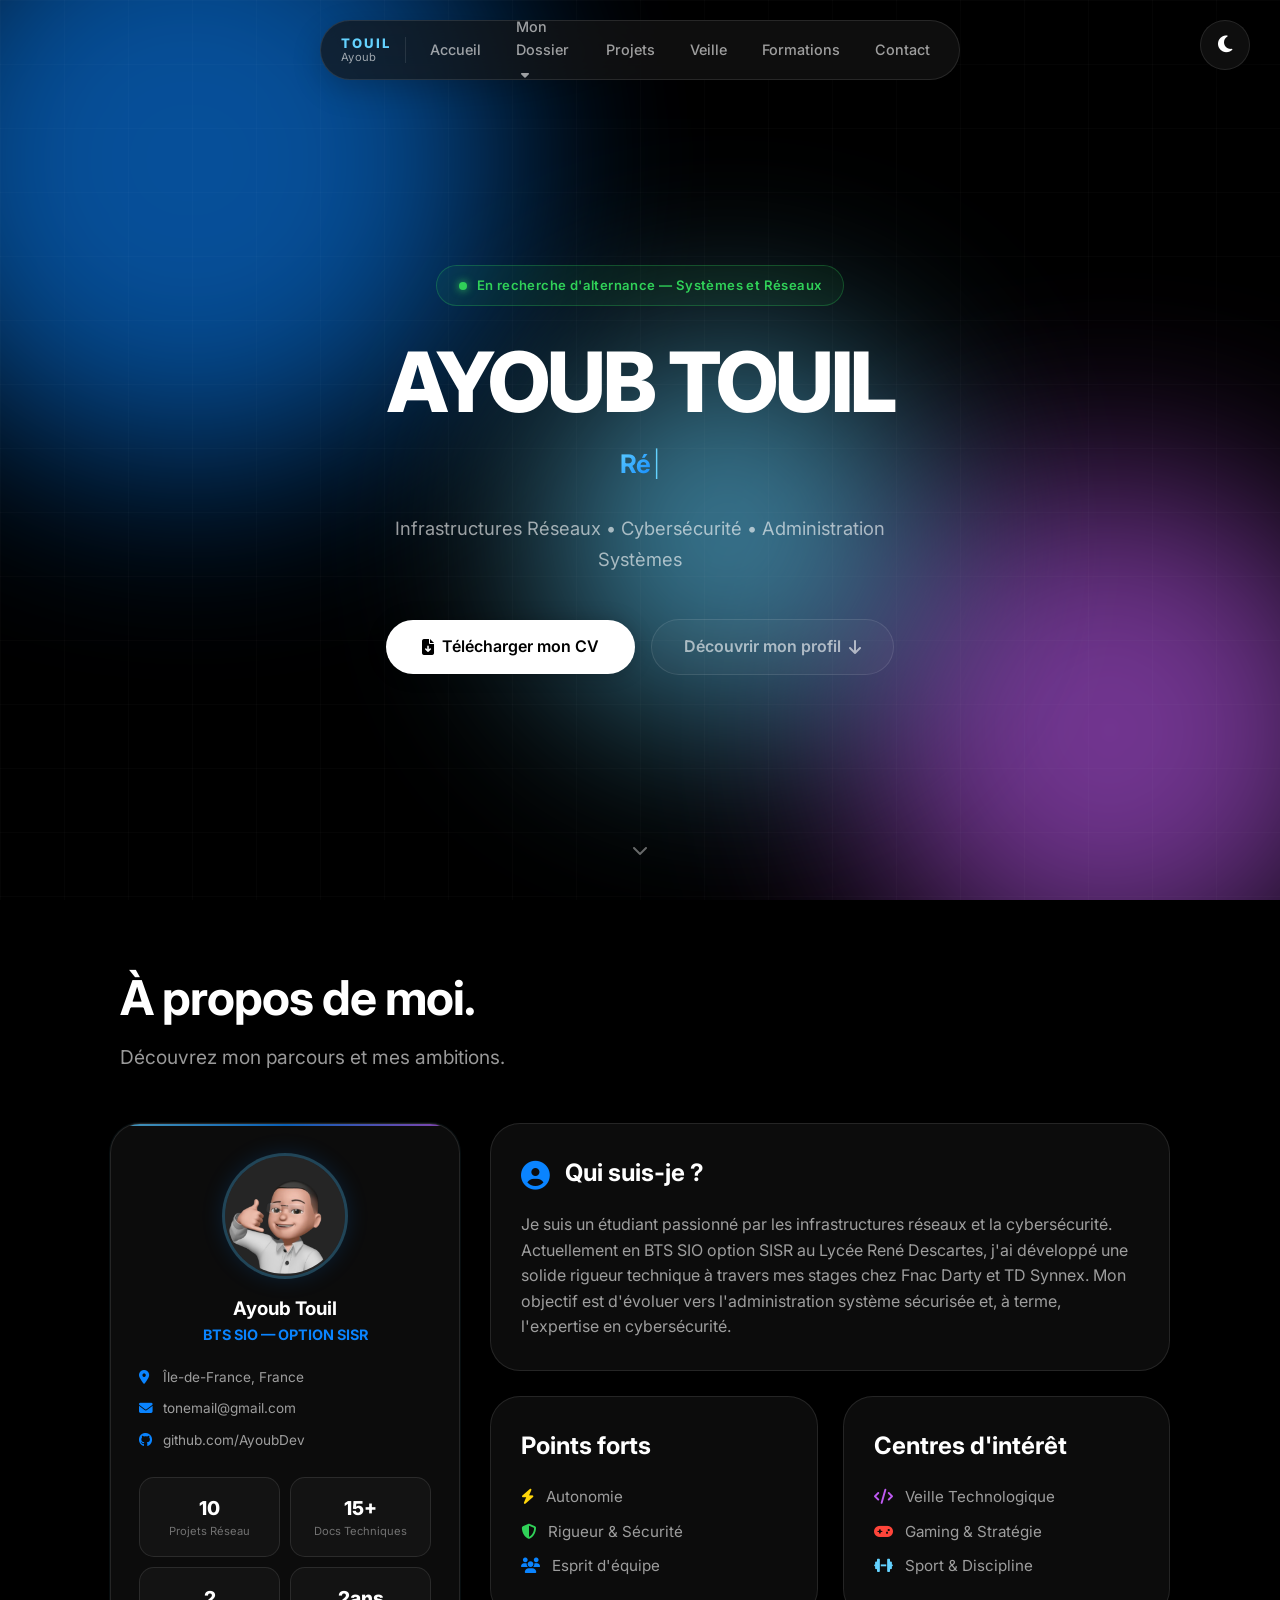
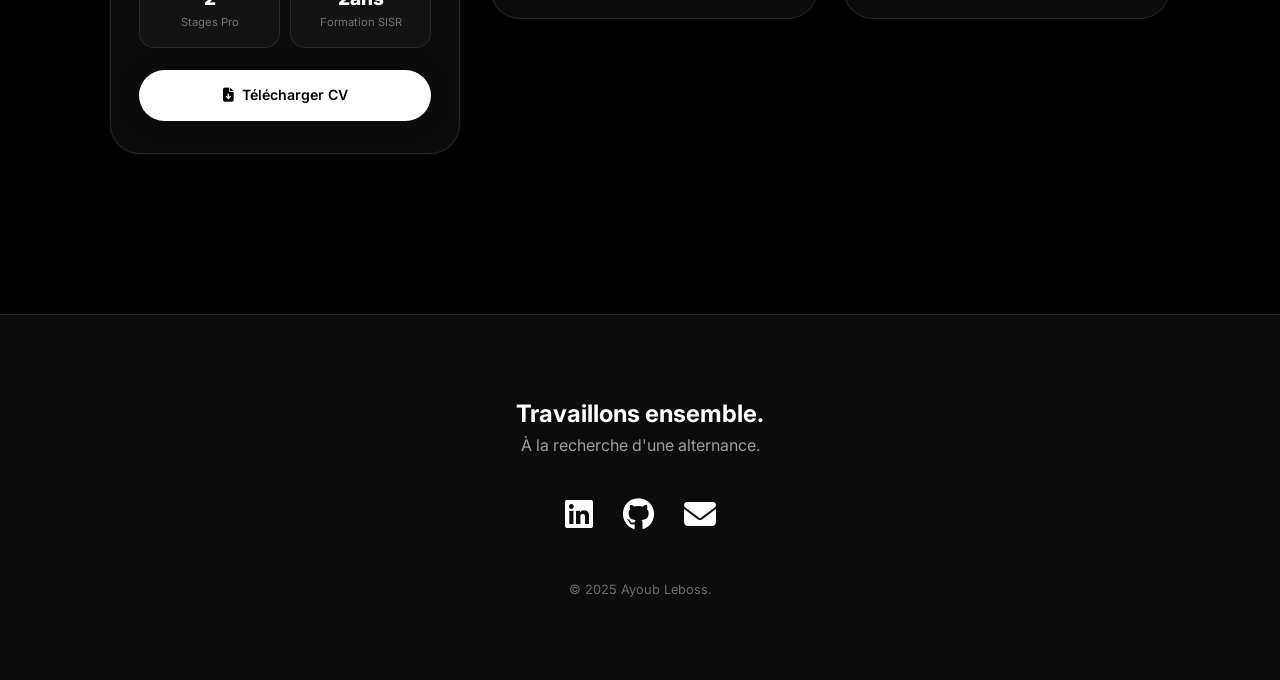
==== index.html @ 13e9a9ae "refonte page acceuil + harmonisation global du site" ====
<!DOCTYPE html>
<html lang="fr">
<head>
    <meta charset="UTF-8">
    <meta name="viewport" content="width=device-width, initial-scale=1.0">
    <title>Ayoub LeBoss | Portfolio SISR</title>
    <link href="https://fonts.googleapis.com/css2?family=Inter:wght@300;400;600;700;800&display=swap" rel="stylesheet">
    <link rel="stylesheet" href="https://cdnjs.cloudflare.com/ajax/libs/font-awesome/6.4.0/css/all.min.css">
    <link rel="stylesheet" href="style.css">
</head>
<body id="home">

    <button class="theme-toggle-btn" id="theme-toggle"><i class="fas fa-moon"></i></button>

    <div class="liquid-bg">
        <div class="blob blob-1"></div>
        <div class="blob blob-2"></div>
        <div class="blob blob-3"></div>
    </div>

    <nav>
        <div class="nav-brand">
            <span class="nav-brand-last">TOUIL</span>
            <span class="nav-brand-first">Ayoub</span>
        </div>
        <div class="nav-item"><a href="index.html">Accueil</a></div>
        <div class="nav-item dropdown">
            <a href="dossier.html">Mon Dossier <i class="fas fa-caret-down" style="font-size:0.8rem; margin-left:5px;"></i></a>
            <div class="dropdown-menu">
                <a href="dossier.html#documents"><i class="fas fa-file-alt"></i> CV</a>
                <a href="dossier.html#documents"><i class="fas fa-envelope-open-text"></i> Lettre de Motivation</a>
            </div>
        </div>
        <div class="nav-item"><a href="projets.html">Projets</a></div>
        <div class="nav-item"><a href="veille.html">Veille</a></div>
        <div class="nav-item"><a href="formations.html">Formations</a></div>
        <div class="nav-item"><a href="#contact">Contact</a></div>
    </nav>

    <header>
        <!-- Badge statut -->
        <div class="status-badge">
            <span class="status-dot"></span>
            En recherche d'alternance — Systèmes et Réseaux
        </div>

        <!-- Titre principal -->
        <h1>AYOUB TOUIL</h1>

        <!-- Animation typing -->
        <div class="typing-row">
            <span class="typing-word" id="typing-word"></span>
            <span class="typing-cursor">|</span>
        </div>

        <!-- Sous-titre -->
        <p class="hero-sub">
            Infrastructures Réseaux &bull; Cybersécurité &bull; Administration Systèmes
        </p>

        <!-- Boutons d'action -->
        <div class="hero-ctas">
            <a href="dossier.html#documents" class="btn-main">
                <i class="fas fa-file-download"></i> Télécharger mon CV
            </a>
            <a href="#about" class="btn-outline">
                Découvrir mon profil <i class="fas fa-arrow-down"></i>
            </a>
        </div>

        <!-- Indicateur de scroll -->
        <div class="hero-scroll-hint">
            <i class="fas fa-chevron-down"></i>
        </div>
    </header>

    <section id="about" class="container">
        <div class="section-header">
            <h2>À propos de moi.</h2>
            <p>Découvrez mon parcours et mes ambitions.</p>
        </div>

        <div class="about-grid">
            <div class="about-sidebar">
                <div class="profile-card">
                    <div class="profile-img">
                        <img src="annexes/test_avatar.png" alt="Ayoub Touil">
                    </div>
                    <h3>Ayoub Touil</h3>
                    <p class="profile-title">BTS SIO — Option SISR</p>

                    <div class="contact-links">
                        <div class="contact-item"><i class="fas fa-map-marker-alt"></i> Île-de-France, France</div>
                        <div class="contact-item"><i class="fas fa-envelope"></i> <a href="mailto:tonemail@gmail.com">tonemail@gmail.com</a></div>
                        <div class="contact-item"><i class="fab fa-github"></i> <a href="#">github.com/AyoubDev</a></div>
                    </div>

                    <div class="stats-mini-grid">
                        <div class="stat-box"><span>10</span><p>Projets Réseau</p></div>
                        <div class="stat-box"><span>15+</span><p>Docs Techniques</p></div>
                        <div class="stat-box"><span>2</span><p>Stages Pro</p></div>
                        <div class="stat-box"><span>2ans</span><p>Formation SISR</p></div>
                    </div>
                    <a href="dossier.html#documents" class="btn-main" style="width:100%; margin-top:22px; justify-content:center; font-size:0.88rem;">
                        <i class="fas fa-file-download"></i> Télécharger CV
                    </a>
                </div>
            </div>

            <div class="about-content">
                <div class="card about-main-card">
                    <div class="card-icon-title">
                        <i class="fas fa-user-circle"></i>
                        <h3>Qui suis-je ?</h3>
                    </div>
                    <p>
                        Je suis un étudiant passionné par les infrastructures réseaux et la cybersécurité.
                        Actuellement en BTS SIO option SISR au Lycée René Descartes, j'ai développé une solide rigueur technique
                        à travers mes stages chez Fnac Darty et TD Synnex. Mon objectif est d'évoluer vers l'administration
                        système sécurisée et, à terme, l'expertise en cybersécurité.
                    </p>
                </div>

                <div class="about-footer-cards">
                    <div class="card">
                        <h3>Points forts</h3>
                        <ul class="skill-list">
                            <li><i class="fas fa-bolt" style="color:var(--accent-yellow);"></i> Autonomie</li>
                            <li><i class="fas fa-shield-alt" style="color:var(--accent-green);"></i> Rigueur & Sécurité</li>
                            <li><i class="fas fa-users" style="color:var(--accent-blue);"></i> Esprit d'équipe</li>
                        </ul>
                    </div>
                    <div class="card">
                        <h3>Centres d'intérêt</h3>
                        <ul class="skill-list">
                            <li><i class="fas fa-code" style="color:var(--accent-purple);"></i> Veille Technologique</li>
                            <li><i class="fas fa-gamepad" style="color:var(--accent-red);"></i> Gaming & Stratégie</li>
                            <li><i class="fas fa-dumbbell" style="color:var(--accent-cyan);"></i> Sport & Discipline</li>
                        </ul>
                    </div>
                </div>
            </div>
        </div>
    </section>

    <footer id="contact">
        <h2>Travaillons ensemble.</h2>
        <p style="color:var(--text-secondary); margin-bottom: 30px;">À la recherche d'une alternance.</p>
        <div style="font-size: 2rem; display:flex; justify-content:center; gap:30px;">
            <a href="#" style="color: var(--text-primary); transition:0.3s;"><i class="fab fa-linkedin"></i></a>
            <a href="#" style="color: var(--text-primary); transition:0.3s;"><i class="fab fa-github"></i></a>
            <a href="mailto:tonemail@gmail.com" style="color: var(--text-primary); transition:0.3s;"><i class="fas fa-envelope"></i></a>
        </div>
        <p style="margin-top: 40px; font-size: 0.8rem; color:var(--text-tertiary);">© 2025 Ayoub Leboss.</p>
    </footer>

    <script src="script.js" defer></script>

    <script>
        // ====== ANIMATION TYPING HERO ======
        (function () {
            const words = ['Réseaux', 'Systèmes', 'Cybersécurité', 'Infrastructure', 'Cloud', 'Administration'];
            let wordIdx = 0, charIdx = 0, deleting = false;
            const el = document.getElementById('typing-word');
            if (!el) return;

            function tick() {
                const word = words[wordIdx];
                if (deleting) {
                    charIdx--;
                    el.textContent = word.substring(0, charIdx);
                } else {
                    charIdx++;
                    el.textContent = word.substring(0, charIdx);
                }

                let delay = deleting ? 70 : 110;

                if (!deleting && charIdx === word.length) {
                    delay = 2000;       // pause fin de mot
                    deleting = true;
                } else if (deleting && charIdx === 0) {
                    deleting = false;
                    wordIdx = (wordIdx + 1) % words.length;
                    delay = 380;        // pause avant le mot suivant
                }

                setTimeout(tick, delay);
            }
            setTimeout(tick, 700); // délai de démarrage
        })();
    </script>
</body>
</html>
---- style.css ----
/* --- VARIABLES --- */
        /* Changement de :root à body pour une meilleure priorité des variables */
        body {
            /* Theme Dark (Par défaut) */
            --bg-main: #000000;
            --text-primary: #ffffff;
            --text-secondary: rgba(255, 255, 255, 0.6);
            --text-tertiary: rgba(255, 255, 255, 0.4);
            --card-glass: rgba(20, 20, 20, 0.6);
            --border-glass: rgba(255, 255, 255, 0.1);
            --nav-glass: rgba(20, 20, 20, 0.7);
            --tag-bg: rgba(255, 255, 255, 0.1);
            --btn-bg: #ffffff;
            --btn-text: #000000;
            --shadow-color: rgba(0,0,0,0.2);

            /* Accents */
            --accent-blue: #0A84FF;
            --accent-purple: #BF5AF2;
            --accent-cyan: #64D2FF;
            --accent-yellow: #FFD60A;
            --accent-green: #30D158;
            --accent-red: #FF453A;

            /* Liquid Blobs */
            --blob1-color: var(--accent-blue);
            --blob2-color: var(--accent-purple);
            --blob3-color: var(--accent-cyan);
            --blob-opacity: 0.6;
            
            /* Code snippet bg */
            --code-bg: #111;
            /* Assos card width */
            --assos-width: 80%;
            --assos-max-width: 1500px;

            background-color: var(--bg-main);
            color: var(--text-primary);
            font-family: 'Inter', sans-serif;
            line-height: 1.6;
            overflow-x: hidden;
            transition: background-color 0.5s ease, color 0.5s ease;
        }

        /* Theme Light Override */
        body.light-mode {
            --bg-main: #ffffff;
            --text-primary: #000000;
            --text-secondary: rgba(0, 0, 0, 0.7);
            --text-tertiary: rgba(0, 0, 0, 0.5);
            --card-glass: rgba(240, 240, 245, 0.9);
            --border-glass: rgba(0, 0, 0, 0.15);
            --nav-glass: rgba(255, 255, 255, 0.95);
            --tag-bg: rgba(0, 0, 0, 0.08);
            --btn-bg: #0A84FF;
            --btn-text: #ffffff;
            --shadow-color: rgba(0,0,0,0.1);
            --code-bg: #f5f5f5;
            --blob1-color: #AEE2FF; 
            --blob2-color: #E5B8F4; 
            --blob3-color: #B9F3FC; 
            --blob-opacity: 0.2;
        }

        * { margin: 0; padding: 0; box-sizing: border-box; }

        /* --- FOND ENRICHI (grille subtile) --- */
        body::after {
            content: '';
            position: fixed;
            inset: 0;
            z-index: -1;
            pointer-events: none;
            background-image:
                linear-gradient(rgba(255,255,255,0.018) 1px, transparent 1px),
                linear-gradient(90deg, rgba(255,255,255,0.018) 1px, transparent 1px);
            background-size: 64px 64px;
            transition: opacity 0.5s ease;
        }
        body.light-mode::after {
            background-image:
                linear-gradient(rgba(0,0,0,0.04) 1px, transparent 1px),
                linear-gradient(90deg, rgba(0,0,0,0.04) 1px, transparent 1px);
        }

        /* --- UI ELEMENTS --- */
        .theme-toggle-btn {
            position: fixed; top: 20px; right: 30px; width: 50px; height: 50px;
            border-radius: 50%; background: var(--nav-glass); border: 1px solid var(--border-glass);
            backdrop-filter: blur(20px); -webkit-backdrop-filter: blur(20px);
            color: var(--text-primary); font-size: 1.2rem; cursor: pointer;
            z-index: 1001; display: flex; align-items: center; justify-content: center;
            transition: all 0.3s ease; box-shadow: 0 4px 15px var(--shadow-color);
        }
        .theme-toggle-btn:hover { transform: scale(1.1); }

        .liquid-bg { position: fixed; top: 0; left: 0; width: 100vw; height: 100vh; z-index: -1; overflow: hidden; }
        .blob { position: absolute; border-radius: 50%; filter: blur(100px); opacity: var(--blob-opacity); animation: float 10s infinite ease-in-out alternate; transition: 0.5s; }
        .blob-1 { width: 620px; height: 620px; background: var(--blob1-color); top: -150px; left: -120px; animation-duration: 12s; }
        .blob-2 { width: 500px; height: 500px; background: var(--blob2-color); bottom: -80px; right: -80px; animation-duration: 8s; animation-delay: 2s; }
        .blob-3 { width: 380px; height: 380px; background: var(--blob3-color); top: 38%; left: 42%; animation-duration: 15s; }
        @keyframes float { 0% { transform: translate(0, 0) scale(1); } 100% { transform: translate(40px, 60px) scale(1.12); } }

        /* --- NAVIGATION --- */
        nav {
            position: fixed; top: 20px; left: 50%; transform: translateX(-50%);
            background: var(--nav-glass); backdrop-filter: blur(20px);
            padding: 0 14px; height: 60px;
            border-radius: 50px; border: 1px solid var(--border-glass);
            z-index: 1000; display: flex; align-items: center; justify-content: center; gap: 5px;
            box-shadow: 0 10px 30px var(--shadow-color); transition: all 0.5s ease;
        }

        /* Identité dans la navbar */
        .nav-brand {
            display: flex;
            flex-direction: column;
            align-items: flex-start;
            line-height: 1;
            padding: 0 14px 0 6px;
            margin-right: 4px;
            border-right: 1px solid var(--border-glass);
            gap: 2px;
            user-select: none;
        }
        .nav-brand-last {
            font-size: 0.82rem;
            font-weight: 800;
            letter-spacing: 2px;
            color: var(--accent-cyan);
            text-transform: uppercase;
        }
        .nav-brand-first {
            font-size: 0.7rem;
            font-weight: 400;
            color: var(--text-secondary);
            letter-spacing: 0.3px;
        }

        .nav-item { position: relative; padding: 0 15px; height: 100%; display: flex; align-items: center; }
        .nav-item a { text-decoration: none; color: var(--text-secondary); font-size: 0.9rem; font-weight: 500; transition: 0.3s; }
        .nav-item a:hover { color: var(--text-primary); }

        .dropdown:hover .dropdown-menu { opacity: 1; visibility: visible; transform: translateY(0); }
        .dropdown-menu {
            position: absolute; top: 100%; left: 50%; transform: translateX(-50%) translateY(10px);
            width: 180px; background: var(--nav-glass); backdrop-filter: blur(20px);
            border: 1px solid var(--border-glass); border-radius: 20px; padding: 10px;
            display: flex; flex-direction: column; opacity: 0; visibility: hidden;
            transition: all 0.3s cubic-bezier(0.25, 0.8, 0.25, 1);
            box-shadow: 0 10px 40px var(--shadow-color); margin-top: 10px;
        }
        .dropdown-menu a { display: block; padding: 10px; border-radius: 10px; text-align: center; }
        .dropdown-menu a:hover { background: var(--tag-bg); color: var(--text-primary); }

        /* --- HERO --- */
        header {
            min-height: 100vh;
            display: flex; flex-direction: column; justify-content: center; align-items: center;
            text-align: center; padding: 100px 20px 60px;
            position: relative;
        }

        /* Badge statut — alternance */
        .status-badge {
            display: inline-flex;
            align-items: center;
            gap: 10px;
            padding: 9px 22px;
            background: rgba(48, 209, 88, 0.07);
            border: 1px solid rgba(48, 209, 88, 0.28);
            border-radius: 30px;
            font-size: 0.82rem;
            font-weight: 600;
            color: var(--accent-green);
            margin-bottom: 32px;
            letter-spacing: 0.4px;
            transition: all 0.5s ease;
        }
        .status-dot {
            width: 8px; height: 8px;
            border-radius: 50%;
            background: var(--accent-green);
            box-shadow: 0 0 8px var(--accent-green);
            animation: pulse-dot 2.2s ease-in-out infinite;
            flex-shrink: 0;
        }
        @keyframes pulse-dot {
            0%, 100% { opacity: 1; transform: scale(1); }
            50% { opacity: 0.35; transform: scale(0.75); }
        }

        /* Ancienne pill */
        .tag-pill {
            padding: 8px 18px; background: var(--tag-bg); border: 1px solid var(--border-glass);
            backdrop-filter: blur(10px); border-radius: 30px; font-size: 0.85rem; font-weight: 600;
            margin-bottom: 30px; text-transform: uppercase; letter-spacing: 2px; color: var(--accent-blue);
            transition: all 0.5s ease;
        }

        h1 {
            font-size: 5.2rem; font-weight: 800; letter-spacing: -3px;
            color: var(--text-primary);
            margin-bottom: 18px; line-height: 1.05; transition: all 0.5s ease;
        }

        /* Ligne d'animation typing */
        .typing-row {
            display: flex;
            align-items: center;
            justify-content: center;
            gap: 0;
            font-size: 1.6rem;
            font-weight: 700;
            margin-bottom: 28px;
            min-height: 2.2rem;
        }
        .typing-word {
            background: linear-gradient(135deg, var(--accent-cyan), var(--accent-blue));
            -webkit-background-clip: text;
            -webkit-text-fill-color: transparent;
            background-clip: text;
            letter-spacing: -0.5px;
        }
        .typing-cursor {
            color: var(--accent-cyan);
            font-weight: 300;
            margin-left: 3px;
            animation: blink-cursor 1s step-end infinite;
            -webkit-text-fill-color: var(--accent-cyan);
        }
        @keyframes blink-cursor {
            0%, 100% { opacity: 1; }
            50% { opacity: 0; }
        }

        .hero-sub { font-size: 1.15rem; color: var(--text-secondary); max-width: 560px; margin-bottom: 44px; line-height: 1.7; transition: color 0.5s ease; }

        /* CTAs hero */
        .hero-ctas {
            display: flex;
            align-items: center;
            gap: 16px;
            flex-wrap: wrap;
            justify-content: center;
        }
        .btn-outline {
            padding: 14px 32px;
            border-radius: 50px;
            text-decoration: none;
            font-weight: 600;
            font-size: 1rem;
            border: 1px solid var(--border-glass);
            color: var(--text-secondary);
            transition: all 0.3s ease;
            display: inline-flex;
            align-items: center;
            gap: 8px;
            background: rgba(255,255,255,0.03);
        }
        .btn-outline:hover {
            border-color: var(--accent-cyan);
            color: var(--text-primary);
            background: rgba(100, 210, 255, 0.06);
            transform: translateY(-2px);
        }

        /* Indicateur de défilement */
        .hero-scroll-hint {
            position: absolute;
            bottom: 36px;
            left: 50%;
            transform: translateX(-50%);
            font-size: 1rem;
            color: var(--text-tertiary);
            animation: bounce-hint 2.4s ease-in-out infinite;
        }
        @keyframes bounce-hint {
            0%, 100% { transform: translateX(-50%) translateY(0); opacity: 0.5; }
            50% { transform: translateX(-50%) translateY(8px); opacity: 1; }
        }

        /* --- GRID & CARDS --- */
        .container { max-width: 1100px; margin: 0 auto; padding: 60px 20px; }
        .section-header { margin-bottom: 50px; padding-left: 10px;}
        .section-header h2 { font-size: 3rem; font-weight: 700; letter-spacing: -1px; margin-bottom: 5px; color: var(--text-primary); transition: color 0.5s ease;}
        .section-header p { font-size: 1.2rem; color: var(--text-secondary); transition: color 0.5s ease;}

        .bento-grid { display: grid; grid-template-columns: repeat(4, 1fr); gap: 25px; grid-auto-rows: minmax(200px, auto); }
        .span-1 { grid-column: span 1; } .span-2 { grid-column: span 2; } .span-4 { grid-column: span 4; } .row-2 { grid-row: span 2; }

        .card {
            background: var(--card-glass); backdrop-filter: blur(25px); -webkit-backdrop-filter: blur(25px);
            border: 1px solid var(--border-glass); border-radius: 30px; padding: 30px;
            transition: all 0.4s cubic-bezier(0.25, 0.8, 0.25, 1);
            display: flex; flex-direction: column; justify-content: space-between;
            box-shadow: 0 4px 20px var(--shadow-color);
        }
        .card:hover { transform: scale(1.02); border-color: var(--accent-blue); }
        .card h3 { font-size: 1.5rem; margin-bottom: 5px; color: var(--text-primary); transition: color 0.5s ease; }
        .card h4 { font-size: 1.1rem; color: var(--text-secondary); margin-bottom: 15px; font-weight: 500; transition: color 0.5s ease; }
        .card p { color: var(--text-secondary); font-size: 1rem; transition: color 0.5s ease; }
        .card-date { font-size: 0.8rem; color: var(--accent-blue); font-weight: 700; text-transform: uppercase; margin-bottom: 10px; display: block; letter-spacing: 1px; }

        .skill-list { list-style: none; margin-top: 15px; }
        .skill-list li { display: flex; align-items: start; margin-bottom: 10px; color: var(--text-secondary); font-size: 0.95rem; transition: color 0.5s ease;}
        .skill-list li i { margin-right: 12px; margin-top: 4px; }
        .tech-tag { display: inline-block; background: var(--tag-bg); padding: 6px 14px; border-radius: 20px; font-size: 0.8rem; margin: 8px 8px 0 0; color: var(--text-primary); border: 1px solid var(--border-glass); transition: all 0.5s ease; }
        
        .btn-main {
            background: var(--btn-bg); color: var(--btn-text);
            padding: 14px 36px; border-radius: 50px; text-decoration: none;
            font-weight: 600; font-size: 1rem; transition: all 0.3s ease;
            box-shadow: 0 0 20px var(--shadow-color); border:none; cursor: pointer;
            display: inline-flex; align-items: center; gap: 8px;
        }
        .btn-main:hover { transform: translateY(-2px) scale(1.03); background: var(--accent-blue); color: white; box-shadow: 0 8px 25px rgba(10,132,255,0.35); }

        /* --- STYLES FLIP CARD --- */
        .flip-card-container { perspective: 1000px; height: 100%; }
        .flip-card-inner {
            position: relative; width: 100%; height: 100%;
            text-align: left; transition: transform 0.8s cubic-bezier(0.175, 0.885, 0.32, 1.275);
            transform-style: preserve-3d;
        }
        .flip-card-container:hover .flip-card-inner { transform: rotateY(180deg); }
        .flip-card-front, .flip-card-back {
            position: absolute; width: 100%; height: 100%;
            -webkit-backface-visibility: hidden; backface-visibility: hidden;
            border-radius: 30px; padding: 30px;
            border: 1px solid var(--border-glass); box-shadow: 0 4px 20px var(--shadow-color);
        }
        .flip-card-front { background: var(--card-glass); display: flex; flex-direction: column; justify-content: space-between; }
        .flip-card-back {
            background: rgba(10, 10, 10, 0.95); backdrop-filter: blur(30px);
            color: white; transform: rotateY(180deg);
            display: flex; flex-direction: column; justify-content: center; align-items: center; text-align: center;
        }
        .stage-options-grid { display: grid; grid-template-columns: 1fr 1fr; gap: 15px; width: 100%; margin-top: 20px; }
        .stage-btn {
            background: rgba(255,255,255,0.1); border: 1px solid var(--accent-blue);
            padding: 15px; border-radius: 15px; cursor: pointer; transition: 0.3s;
            display: flex; flex-direction: column; align-items: center; gap: 5px; color: white;
        }
        .stage-btn:hover { background: var(--accent-blue); transform: translateY(-3px); box-shadow: 0 5px 15px rgba(10, 132, 255, 0.4); }

        /* --- DOCS --- */
        .doc-grid { display: grid; grid-template-columns: repeat(auto-fit, minmax(300px, 1fr)); gap: 30px; margin-top: 30px; }
        .doc-card {
            background: var(--card-glass); border: 1px solid var(--border-glass);
            border-radius: 30px; overflow: hidden; text-align: center;
            transition: all 0.4s ease; position: relative; height: 350px;
        }
        .doc-card:hover { transform: translateY(-5px); box-shadow: 0 20px 50px var(--shadow-color); border-color: var(--accent-blue);}
        .doc-preview { width: 100%; height: 100%; background: rgba(0,0,0,0.1); position: relative; overflow: hidden; }
        .doc-preview img { width: 100%; height: 100%; object-fit: cover; transition: 0.5s; opacity: 0.8; }
        .doc-card:hover .doc-preview img { opacity: 0.4; transform: scale(1.05); filter: blur(5px); }
        .doc-actions {
            position: absolute; top: 50%; left: 50%; transform: translate(-50%, -50%);
            display: flex; gap: 15px; opacity: 0; transition: 0.3s; z-index: 10;
        }
        .doc-card:hover .doc-actions { opacity: 1; }
        .doc-info {
            position: absolute; bottom: 0; left: 0; width: 100%;
            background: linear-gradient(0deg, rgba(0,0,0,0.9) 0%, transparent 100%);
            padding: 20px; padding-top: 40px; pointer-events: none;
        }
        .btn-icon {
            width: 50px; height: 50px; border-radius: 50%; background: var(--btn-bg); color: var(--btn-text);
            display: flex; align-items: center; justify-content: center; text-decoration: none;
            font-size: 1.2rem; cursor: pointer; transition: 0.2s;
        }
        .btn-icon:hover { transform: scale(1.2); background: var(--accent-blue); color: white; }

        /* --- STYLES ADDITIONNELS POUR LES NOUVEAUX PROJETS TECHNIQUES --- */
        .btn-details {
            display: block; width: 100%; padding: 12px; margin-top: auto;
            background: rgba(255,255,255,0.1); color: var(--text-primary);
            text-align: center; border: 1px solid var(--border-glass);
            border-radius: 12px; cursor: pointer; font-weight: 600;
            transition: background 0.2s; text-decoration: none;
        }
        .btn-details:hover { background-color: var(--accent-blue); border-color: var(--accent-blue); color: white; }

        /* --- MODALS GENERALES --- */
        .modal {
            display: none; position: fixed; z-index: 2000; left: 0; top: 0; width: 100%; height: 100%;
            background-color: rgba(0,0,0,0.9); backdrop-filter: blur(10px);
            align-items: center; justify-content: center; animation: fadeIn 0.3s;
        }
        .modal img { max-width: 90%; max-height: 85vh; border-radius: 10px; box-shadow: 0 0 50px rgba(0,0,0,0.5); }
        .close-modal { position: absolute; top: 30px; right: 40px; color: white; font-size: 40px; cursor: pointer; }
        
        /* Modal Infos (Petit format) */
        .info-modal-content {
            background: var(--bg-main); border: 1px solid var(--border-glass);
            width: 500px; max-width: 90%; padding: 30px; border-radius: 20px;
            position: relative; color: var(--text-primary); box-shadow: 0 20px 50px rgba(0,0,0,0.5);
        }

        /* --- STYLE POUR MODALE TECHNIQUE (GRAND FORMAT) --- */
        .modal-tech-content {
            background: var(--bg-main); border: 1px solid var(--border-glass);
            width: 800px; max-width: 95%; max-height: 90vh; overflow-y: auto;
            border-radius: 20px; position: relative; color: var(--text-primary);
            box-shadow: 0 25px 50px -12px rgba(0,0,0,0.5);
            display: flex; flex-direction: column;
        }
        .modal-tech-header {
            padding: 20px 30px; border-bottom: 1px solid var(--border-glass);
            display: flex; justify-content: space-between; align-items: center;
        }
        .modal-tech-body { padding: 30px; display: flex; flex-direction: column; height: 100%; }
        
        .network-schema {
            width: 100%; height: 220px;
            background-color: rgba(255,255,255,0.05);
            border: 2px dashed var(--border-glass);
            border-radius: 10px; display: flex; align-items: center; justify-content: center;
            color: var(--text-tertiary); margin-bottom: 1.5rem; font-style: italic;
        }
        
        pre {
            background-color: var(--code-bg); color: #d4d4d4;
            padding: 1.5rem; border-radius: 10px; overflow-x: auto;
            font-family: 'Consolas', 'Monaco', monospace; font-size: 0.85rem;
            border-left: 4px solid var(--accent-blue);
        }

        @keyframes fadeIn { from {opacity: 0;} to {opacity: 1;} }
        footer { margin-top: 100px; padding: 80px 20px; text-align: center; background: var(--card-glass); border-top: 1px solid var(--border-glass); transition: all 0.5s ease; }
        footer h2 { color: var(--text-primary); transition: color 0.5s ease;}

        @media (max-width: 900px) {
            h1 { font-size: 3.5rem; letter-spacing: -2px; }
            .typing-row { font-size: 1.3rem; }
            .bento-grid { grid-template-columns: 1fr; }
            .span-1, .span-2, .span-4 { grid-column: span 1; }
            .row-2 { grid-row: span 1; }
            .theme-toggle-btn { top: auto; bottom: 20px; right: 20px; }
            nav { width: 95%; height: auto; padding: 10px; flex-wrap: wrap; border-radius: 24px; }
            .nav-brand { display: none; } /* masqué sur mobile pour ne pas surcharger */
            .hero-ctas { flex-direction: column; gap: 12px; }
            .btn-main, .btn-outline { width: 100%; justify-content: center; }
            .dropdown:hover .dropdown-menu { position: static; width: 100%; display: flex; transform: none; opacity: 1; visibility: visible; margin-top:10px;}
        }
                /* --- ABOUT SECTION STYLES --- */
        .about-grid {
            display: grid;
            grid-template-columns: 350px 1fr;
            gap: 30px;
            align-items: start;
        }

        .profile-card {
            background: var(--card-glass);
            border: 1px solid var(--border-glass);
            border-radius: 30px;
            padding: 32px 28px;
            text-align: center;
            box-shadow: 0 0 0 1px rgba(100,210,255,0.06), 0 20px 50px var(--shadow-color);
            transition: all 0.4s ease;
            position: relative;
            overflow: hidden;
        }
        .profile-card::before {
            content: '';
            position: absolute;
            top: 0; left: 0; right: 0;
            height: 2px;
            background: linear-gradient(90deg, var(--accent-cyan), var(--accent-blue), var(--accent-purple));
            opacity: 0.7;
        }

        .profile-img {
            width: 120px;
            height: 120px;
            border-radius: 50%;
            background: var(--tag-bg);
            margin: 0 auto 18px;
            overflow: hidden;
            border: 2px solid transparent;
            box-shadow:
                0 0 0 3px rgba(100, 210, 255, 0.25),
                0 0 24px rgba(10, 132, 255, 0.2);
        }

        .profile-img img { width: 100%; height: 100%; object-fit: cover; }

        .profile-title {
            color: var(--accent-blue);
            font-weight: 700;
            font-size: 0.9rem;
            margin-bottom: 20px;
            text-transform: uppercase;
        }

        .contact-links {
            text-align: left;
            margin-bottom: 25px;
        }

        .contact-item {
            font-size: 0.85rem;
            margin-bottom: 10px;
            color: var(--text-secondary);
        }

        .contact-item i { width: 20px; color: var(--accent-blue); }
        .contact-item a { color: inherit; text-decoration: none; transition: 0.3s; }
        .contact-item a:hover { color: var(--text-primary); }

        .stats-mini-grid {
            display: grid;
            grid-template-columns: 1fr 1fr;
            gap: 10px;
            margin-top: 18px;
        }

        .stat-box.full-width {
            grid-column: span 2;
            display: flex;
            flex-direction: column;
            align-items: center;
            justify-content: center;
        }
        .stat-box {
            background: rgba(255,255,255,0.03);
            border: 1px solid var(--border-glass);
            padding: 15px 5px;
            border-radius: 15px;
        }

        .stat-box span {
            display: block;
            font-size: 1.2rem;
            font-weight: 800;
            color: var(--text-primary);
        }

        .stat-box p { font-size: 0.7rem; color: var(--text-tertiary); margin: 0; }

        .about-content {
            display: flex;
            flex-direction: column;
            gap: 25px;
        }

        .card-icon-title {
            display: flex;
            align-items: center;
            gap: 15px;
            margin-bottom: 15px;
        }

        .card-icon-title i { font-size: 1.8rem; color: var(--accent-blue); }

        .about-footer-cards {
            display: grid;
            grid-template-columns: 1fr 1fr;
            gap: 25px;
        }

        /* --- ASSOS CARD STYLE --- */
        .assos-card {
            grid-column: 1 / -1;
            justify-self: center;
            width: var(--assos-width);
            max-width: var(--assos-max-width);
            margin-left: auto;
            margin-right: auto;
            transition: width 0.25s ease, max-width 0.25s ease;
        }
        @media (max-width: 900px) {
            .assos-card { width: 100%; grid-column: span 1; }
        }

        /* --- TIMELINE FORMATIONS --- */
        .timeline {
            position: relative;
            max-width: 900px;
            margin: 0 auto;
        }

        .timeline::before {
            content: '';
            position: absolute;
            left: 50%;
            transform: translateX(-50%);
            width: 3px;
            height: 100%;
            background: linear-gradient(180deg, var(--accent-blue), var(--accent-purple), var(--accent-cyan));
            opacity: 0.3;
            top: 0;
        }

        .timeline-item {
            margin-bottom: 50px;
            position: relative;
        }

        .timeline-item:nth-child(odd) .timeline-content {
            margin-left: 0;
            margin-right: auto;
            width: 48%;
            text-align: right;
            padding-right: 40px;
        }

        .timeline-item:nth-child(even) .timeline-content {
            margin-left: auto;
            margin-right: 0;
            width: 48%;
            text-align: left;
            padding-left: 40px;
        }

        .timeline-item::before {
            content: '';
            position: absolute;
            left: 50%;
            top: 25px;
            transform: translateX(-50%);
            width: 16px;
            height: 16px;
            background: var(--bg-main);
            border: 3px solid var(--accent-blue);
            border-radius: 50%;
            z-index: 10;
            transition: all 0.3s ease;
        }

        .timeline-item.featured::before {
            width: 22px;
            height: 22px;
            border-color: var(--accent-cyan);
            box-shadow: 0 0 15px rgba(100, 210, 255, 0.4);
        }

        /* BTN En savoir plus */
        .btn-learn-more {
            display: inline-block;
            margin-top: 20px;
            padding: 10px 20px;
            background: rgba(10, 132, 255, 0.15);
            border: 1px solid var(--accent-blue);
            color: var(--accent-blue);
            border-radius: 10px;
            font-weight: 600;
            font-size: 0.9rem;
            cursor: pointer;
            transition: all 0.3s ease;
            text-decoration: none;
        }

        .btn-learn-more:hover {
            background: var(--accent-blue);
            color: white;
            transform: translateY(-2px);
        }

        /* MODALE FORMATION - Masquée par défaut */
        .formation-modal {
            display: none;
            position: fixed;
            z-index: 2001;
            left: 0;
            top: 0;
            width: 100%;
            height: 100%;
            background-color: rgba(0, 0, 0, 0.7);
            overflow-y: auto;
            animation: fadeIn 0.3s;
        }

        .formation-modal.visible {
            display: flex;
            align-items: flex-start;
            justify-content: center;
        }

        .formation-modal-content {
            background: var(--bg-main);
            margin: 40px auto;
            padding: 40px;
            border: 1px solid var(--border-glass);
            border-radius: 20px;
            max-width: 1200px;
            width: 90%;
            color: var(--text-primary);
            box-shadow: 0 10px 50px rgba(0, 0, 0, 0.3);
            position: relative;
        }

        .close-formation-modal {
            position: absolute;
            right: 30px;
            top: 30px;
            font-size: 30px;
            color: var(--text-primary);
            cursor: pointer;
            transition: 0.3s;
        }

        .close-formation-modal:hover {
            color: var(--accent-blue);
        }

        .formation-modal h2 {
            font-size: 2.2rem;
            margin-bottom: 10px;
            color: var(--text-primary);
        }

        .formation-modal > p {
            color: var(--text-secondary);
            font-size: 1.1rem;
            margin-bottom: 30px;
        }

        /* Sections de la modale - cachées par défaut */
        .formation-modal-step {
            display: none;
        }

        .formation-modal-step.active {
            display: block;
        }

        .formation-modal h3 {
            font-size: 1.8rem;
            color: var(--text-primary);
            margin-bottom: 30px;
        }

        /* SECTIONS masquées par défaut */
        .formation-section-box {
            background: var(--card-glass);
            backdrop-filter: blur(25px);
            border: 1px solid var(--border-glass);
            border-radius: 20px;
            padding: 40px;
            margin-top: 40px;
            box-shadow: 0 4px 20px var(--shadow-color);
            display: none; /* MASQUÉ PAR DÉFAUT */
        }

        .formation-section-box.visible {
            display: block;
        }

        .formation-section-box h3 {
            font-size: 1.8rem;
            color: var(--text-primary);
            margin-bottom: 30px;
            text-align: center;
        }

        .formation-section-box h4 {
            font-size: 1.2rem;
            color: var(--text-primary);
            margin: 30px 0 20px 0;
        }

        .formation-section-box p {
            color: var(--text-secondary);
            margin-bottom: 20px;
            line-height: 1.6;
        }

        /* Cartes Organisation/Programme/Validation */
        .org-prog-val-cards {
            display: grid;
            grid-template-columns: repeat(auto-fit, minmax(280px, 1fr));
            gap: 20px;
            margin-bottom: 40px;
        }

        .org-prog-val-card {
            background: rgba(255, 255, 255, 0.05);
            border: 1px solid var(--border-glass);
            border-radius: 15px;
            padding: 25px;
            text-align: center;
            transition: all 0.3s ease;
        }

        .org-prog-val-card:hover {
            transform: translateY(-3px);
            border-color: var(--accent-blue);
            background: rgba(255, 255, 255, 0.08);
        }

        .org-prog-val-card h5 {
            font-size: 1.1rem;
            color: var(--accent-blue);
            margin-bottom: 15px;
            font-weight: 600;
        }

        .org-prog-val-card ul {
            list-style: none;
            text-align: left;
        }

        .org-prog-val-card li {
            padding: 8px 0;
            color: var(--text-secondary);
            font-size: 0.9rem;
            border-bottom: 1px solid var(--border-glass);
        }

        .org-prog-val-card li:last-child {
            border-bottom: none;
        }

        .org-prog-val-card li:before {
            content: "✓ ";
            color: var(--accent-blue);
            font-weight: 600;
            margin-right: 8px;
        }

        /* Sous-box Compétences communes */
        .competences-box {
            background: rgba(100, 210, 255, 0.08);
            border: 1px solid rgba(100, 210, 255, 0.2);
            border-radius: 15px;
            padding: 30px;
            margin: 30px 0;
        }

        .competences-box h4 {
            text-align: center;
            color: var(--accent-cyan);
        }

        .competences-cards {
            display: grid;
            grid-template-columns: repeat(auto-fit, minmax(260px, 1fr));
            gap: 20px;
            margin-top: 20px;
        }

        .competence-card {
            background: rgba(255, 255, 255, 0.03);
            border: 1px solid var(--border-glass);
            border-radius: 12px;
            padding: 20px;
        }

        .competence-card h5 {
            font-size: 1rem;
            color: var(--accent-cyan);
            margin-bottom: 12px;
            font-weight: 600;
        }

        .competence-card ul {
            list-style: none;
        }

        .competence-card li {
            padding: 6px 0;
            color: var(--text-secondary);
            font-size: 0.85rem;
        }

        .competence-card li:before {
            content: "→ ";
            color: var(--accent-cyan);
            font-weight: 600;
            margin-right: 8px;
        }

        /* Bouton Découvrir les spécialités */
        .btn-discover-specialties {
            display: block;
            margin: 30px auto 0;
            padding: 12px 30px;
            background: var(--accent-blue);
            color: white;
            border: none;
            border-radius: 12px;
            font-weight: 600;
            font-size: 0.95rem;
            cursor: pointer;
            transition: all 0.3s ease;
        }

        .btn-discover-specialties:hover {
            background: var(--accent-cyan);
            transform: translateY(-2px);
            box-shadow: 0 5px 15px rgba(100, 210, 255, 0.3);
        }

        /* Section Spécialités (masquée par défaut) */
        .specialties-section {
            display: none;
            margin-top: 40px;
        }

        .specialties-section.visible {
            display: block;
            animation: fadeIn 0.3s;
        }

        .specialties-section h3 {
            font-size: 1.8rem;
            color: var(--text-primary);
            margin-bottom: 10px;
            text-align: center;
        }

        .specialties-section > p {
            color: var(--text-secondary);
            text-align: center;
            margin-bottom: 30px;
        }

        /* Cartes Spécialités */
        .specialties-grid {
            display: grid;
            grid-template-columns: repeat(auto-fit, minmax(380px, 1fr));
            gap: 30px;
        }

        .specialty-card {
            background: var(--card-glass);
            border: 1px solid var(--border-glass);
            border-radius: 15px;
            padding: 30px;
            transition: all 0.3s ease;
        }

        .specialty-card:hover {
            transform: translateY(-5px);
            border-color: var(--accent-blue);
        }

        .specialty-card.featured-specialty {
            border-color: var(--accent-cyan);
            box-shadow: 0 0 20px rgba(100, 210, 255, 0.15);
        }

        .specialty-card h4 {
            font-size: 1.3rem;
            color: var(--accent-blue);
            margin-bottom: 8px;
        }

        .specialty-card .specialty-subtitle {
            font-size: 0.9rem;
            color: var(--text-secondary);
            margin-bottom: 25px;
            font-style: italic;
        }

        .specialty-card h5 {
            font-size: 1rem;
            margin-top: 20px;
            margin-bottom: 10px;
            color: var(--text-primary);
            font-weight: 600;
        }

        .specialty-card ul {
            list-style: none;
            margin-bottom: 12px;
        }

        .specialty-card li {
            padding: 5px 0;
            color: var(--text-secondary);
            font-size: 0.85rem;
        }

        .specialty-card li:before {
            content: "• ";
            color: var(--accent-blue);
            margin-right: 6px;
            font-weight: 600;
        }        .timeline-content {
            display: flex;
            flex-direction: column;
        }

        .timeline-card {
            background: var(--card-glass);
            backdrop-filter: blur(25px);
            border: 1px solid var(--border-glass);
            border-radius: 20px;
            padding: 25px;
            transition: all 0.4s cubic-bezier(0.25, 0.8, 0.25, 1);
            box-shadow: 0 4px 20px var(--shadow-color);
            height: 100%;
        }

        .timeline-card:hover {
            transform: translateY(-5px);
            border-color: var(--accent-blue);
        }

        .timeline-card h3 {
            font-size: 1.4rem;
            margin-bottom: 5px;
            color: var(--text-primary);
            transition: color 0.3s ease;
        }

        .timeline-card h4 {
            font-size: 0.95rem;
            color: var(--text-secondary);
            margin-bottom: 15px;
            font-weight: 500;
        }

        .timeline-card p {
            color: var(--text-secondary);
            font-size: 0.9rem;
            margin-bottom: 10px;
            line-height: 1.5;
        }

        .timeline-date {
            font-size: 0.8rem;
            color: var(--accent-blue);
            font-weight: 700;
            text-transform: uppercase;
            margin-bottom: 10px;
            letter-spacing: 1px;
            display: block;
        }

        /* Featured card (BTS SIO) */
        .timeline-card.featured {
            border-color: var(--accent-cyan);
            box-shadow: 0 0 20px rgba(100, 210, 255, 0.2), 0 4px 20px var(--shadow-color);
            position: relative;
        }

        .timeline-card.featured h3 {
            color: var(--accent-cyan);
        }

        .featured-badge {
            display: inline-block;
            background: rgba(100, 210, 255, 0.1);
            border: 1px solid var(--accent-cyan);
            padding: 4px 12px;
            border-radius: 12px;
            font-size: 0.7rem;
            color: var(--accent-cyan);
            font-weight: 700;
            text-transform: uppercase;
            margin-bottom: 15px;
            letter-spacing: 0.5px;
        }

        .sigle-explanation {
            background: rgba(100, 210, 255, 0.05);
            border-left: 3px solid var(--accent-cyan);
            padding: 12px;
            border-radius: 8px;
            margin: 12px 0;
            font-size: 0.85rem;
            color: var(--text-secondary);
            line-height: 1.4;
        }

        .skills-badges {
            display: flex;
            flex-wrap: wrap;
            gap: 8px;
            margin-top: 15px;
        }

        .skill-badge {
            display: inline-block;
            background: rgba(100, 210, 255, 0.15);
            border: 1px solid var(--accent-cyan);
            padding: 6px 14px;
            border-radius: 15px;
            font-size: 0.75rem;
            color: var(--accent-cyan);
            font-weight: 600;
            text-transform: capitalize;
        }

        .specialties {
            display: flex;
            flex-wrap: wrap;
            gap: 8px;
            margin-top: 12px;
        }

        .specialty-tag {
            display: inline-block;
            background: var(--tag-bg);
            border: 1px solid var(--border-glass);
            padding: 5px 12px;
            border-radius: 12px;
            font-size: 0.75rem;
            color: var(--text-secondary);
            font-weight: 500;
        }

        .institution {
            font-size: 0.85rem;
            color: var(--text-tertiary);
            font-style: italic;
        }

        @media (max-width: 900px) {
            .timeline::before {
                left: 20px;
            }

            .timeline-item::before {
                left: 20px;
            }

            .timeline-item:nth-child(odd) .timeline-content,
            .timeline-item:nth-child(even) .timeline-content {
                width: 100%;
                text-align: left;
                padding-left: 60px;
                padding-right: 0;
            }
        }

        /* --- RESPONSIVE ABOUT --- */
        @media (max-width: 900px) {
            .about-grid { grid-template-columns: 1fr; }
            .about-footer-cards { grid-template-columns: 1fr; }
        }
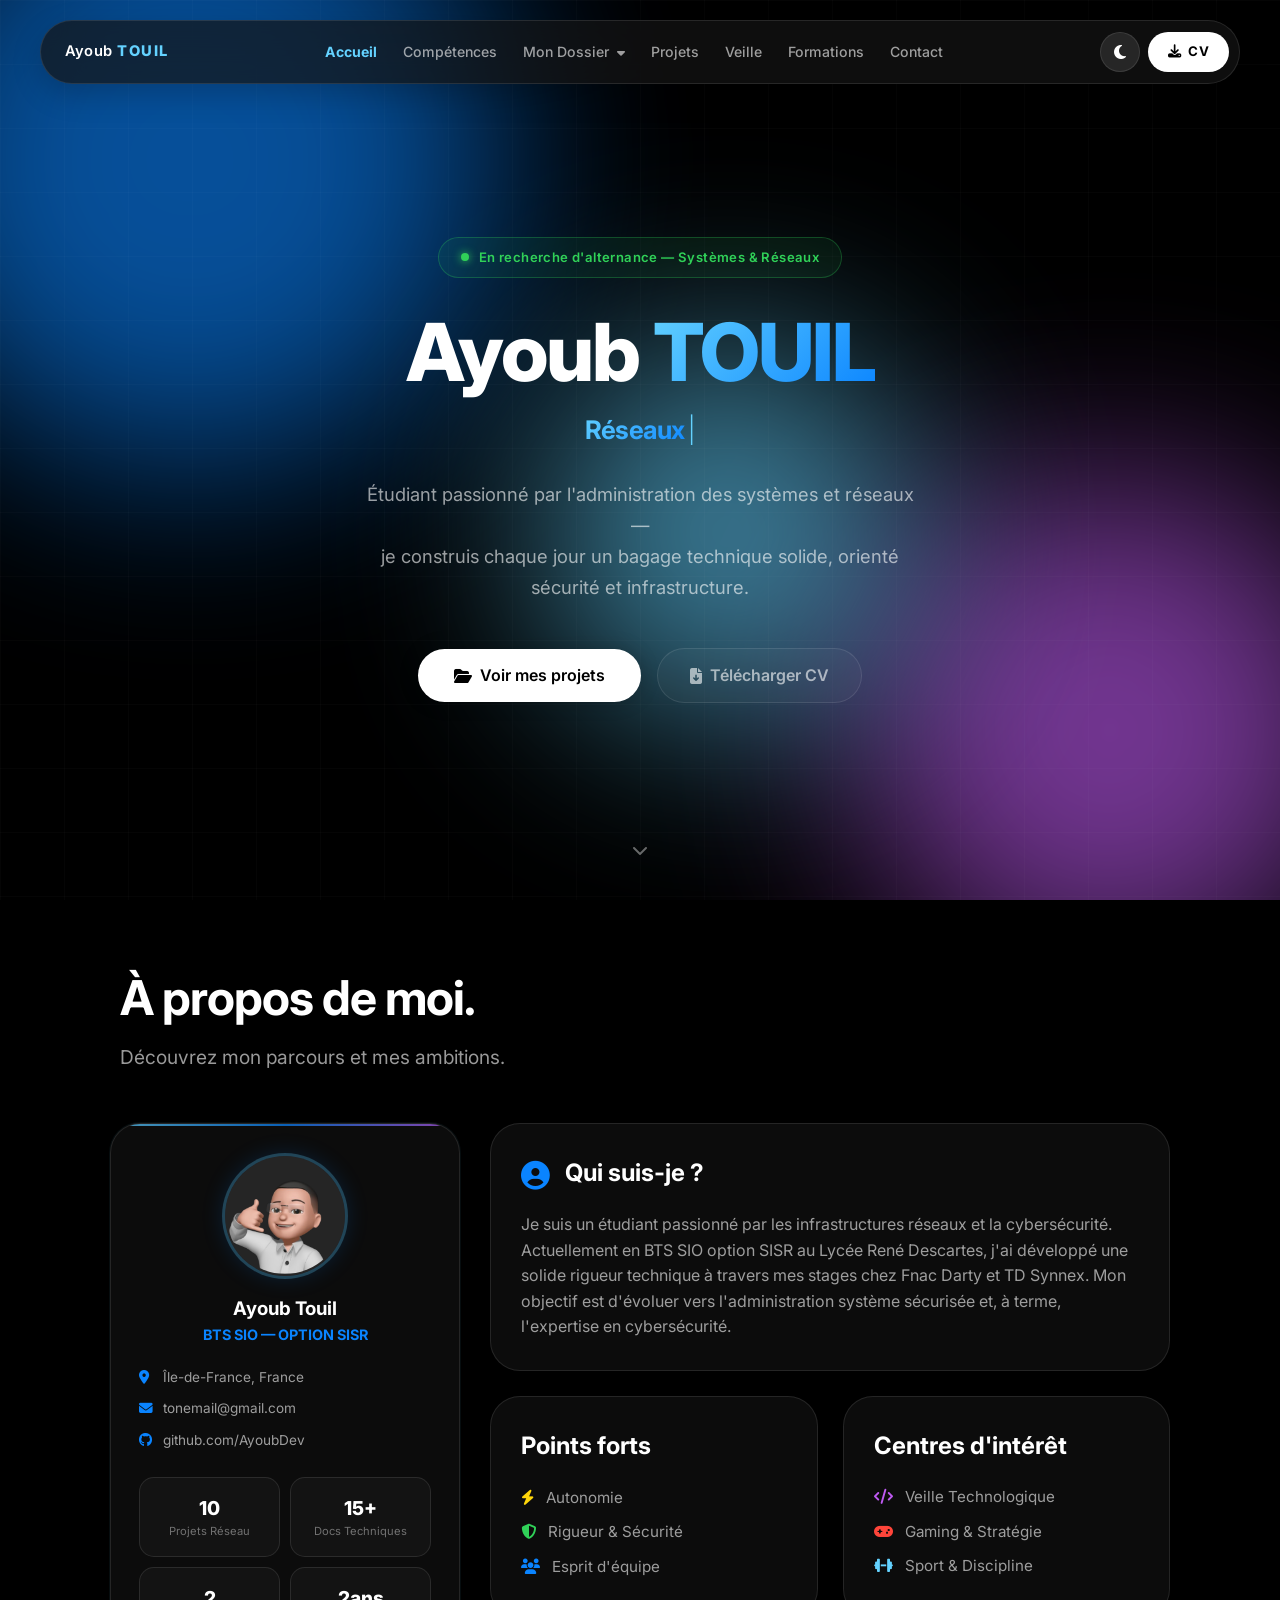
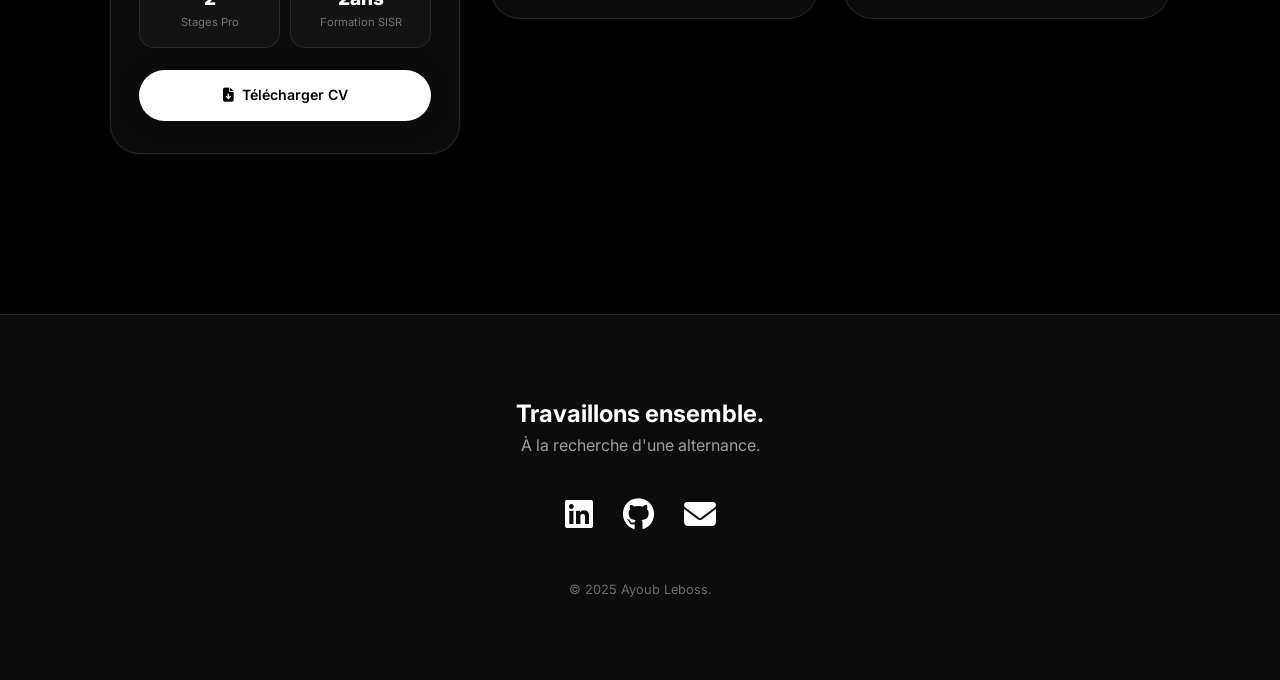
==== commit e8ab08d8: "refonte Acceuil / Mon dossier / Compétences / Expériences" ====
--- a/index.html
+++ b/index.html
@@ -10,8 +10,6 @@
 </head>
 <body id="home">
 
-    <button class="theme-toggle-btn" id="theme-toggle"><i class="fas fa-moon"></i></button>
-
     <div class="liquid-bg">
         <div class="blob blob-1"></div>
         <div class="blob blob-2"></div>
@@ -19,59 +17,60 @@
     </div>
 
     <nav>
-        <div class="nav-brand">
-            <span class="nav-brand-last">TOUIL</span>
-            <span class="nav-brand-first">Ayoub</span>
+        <a class="nav-brand" href="index.html">
+            <span class="nb-first">Ayoub</span><span class="nb-last">TOUIL</span>
+        </a>
+        <div class="nav-links">
+            <div class="nav-item active-page"><a href="index.html">Accueil</a></div>
+            <div class="nav-item"><a href="competences.html">Compétences</a></div>
+            <div class="nav-item dropdown">
+                <a href="dossier.html">Mon Dossier <i class="fas fa-caret-down" style="font-size:0.8rem;margin-left:4px;"></i></a>
+                <div class="dropdown-menu">
+                    <a href="dossier.html#documents"><i class="fas fa-file-alt"></i> CV</a>
+                    <a href="dossier.html#documents"><i class="fas fa-envelope-open-text"></i> Lettre de Motivation</a>
+                </div>
+            </div>
+            <div class="nav-item"><a href="projets.html">Projets</a></div>
+            <div class="nav-item"><a href="veille.html">Veille</a></div>
+            <div class="nav-item"><a href="formations.html">Formations</a></div>
+            <div class="nav-item"><a href="#contact">Contact</a></div>
         </div>
-        <div class="nav-item"><a href="index.html">Accueil</a></div>
-        <div class="nav-item dropdown">
-            <a href="dossier.html">Mon Dossier <i class="fas fa-caret-down" style="font-size:0.8rem; margin-left:5px;"></i></a>
-            <div class="dropdown-menu">
-                <a href="dossier.html#documents"><i class="fas fa-file-alt"></i> CV</a>
-                <a href="dossier.html#documents"><i class="fas fa-envelope-open-text"></i> Lettre de Motivation</a>
-            </div>
+        <div class="nav-actions">
+            <button class="theme-toggle-btn" id="theme-toggle"><i class="fas fa-moon"></i></button>
+            <a href="annexes/CV-TOUIL Ayoub-9.pdf" download class="nav-cv-btn">
+                <i class="fas fa-download"></i> CV
+            </a>
         </div>
-        <div class="nav-item"><a href="projets.html">Projets</a></div>
-        <div class="nav-item"><a href="veille.html">Veille</a></div>
-        <div class="nav-item"><a href="formations.html">Formations</a></div>
-        <div class="nav-item"><a href="#contact">Contact</a></div>
     </nav>
 
     <header>
         <!-- Badge statut -->
         <div class="status-badge">
             <span class="status-dot"></span>
-            En recherche d'alternance — Systèmes et Réseaux
+            En recherche d'alternance — Systèmes &amp; Réseaux
         </div>
 
-        <!-- Titre principal -->
-        <h1>AYOUB TOUIL</h1>
+        <!-- Nom principal -->
+        <h1>Ayoub <span class="hero-name-accent">TOUIL</span></h1>
 
         <!-- Animation typing -->
         <div class="typing-row">
-            <span class="typing-word" id="typing-word"></span>
-            <span class="typing-cursor">|</span>
+            <span class="typing-word" id="typing-word"></span><span class="typing-cursor">|</span>
         </div>
 
-        <!-- Sous-titre -->
+        <!-- Intro -->
         <p class="hero-sub">
-            Infrastructures Réseaux &bull; Cybersécurité &bull; Administration Systèmes
+            Étudiant passionné par l'administration des systèmes et réseaux —<br>
+            je construis chaque jour un bagage technique solide, orienté sécurité et infrastructure.
         </p>
 
-        <!-- Boutons d'action -->
+        <!-- CTAs -->
         <div class="hero-ctas">
-            <a href="dossier.html#documents" class="btn-main">
-                <i class="fas fa-file-download"></i> Télécharger mon CV
-            </a>
-            <a href="#about" class="btn-outline">
-                Découvrir mon profil <i class="fas fa-arrow-down"></i>
-            </a>
+            <a href="projets.html" class="btn-main"><i class="fas fa-folder-open"></i> Voir mes projets</a>
+            <a href="dossier.html#documents" class="btn-outline"><i class="fas fa-file-download"></i> Télécharger CV</a>
         </div>
 
-        <!-- Indicateur de scroll -->
-        <div class="hero-scroll-hint">
-            <i class="fas fa-chevron-down"></i>
-        </div>
+        <div class="hero-scroll-hint"><i class="fas fa-chevron-down"></i></div>
     </header>
 
     <section id="about" class="container">
--- a/style.css
+++ b/style.css
@@ -84,15 +84,6 @@
         }
 
         /* --- UI ELEMENTS --- */
-        .theme-toggle-btn {
-            position: fixed; top: 20px; right: 30px; width: 50px; height: 50px;
-            border-radius: 50%; background: var(--nav-glass); border: 1px solid var(--border-glass);
-            backdrop-filter: blur(20px); -webkit-backdrop-filter: blur(20px);
-            color: var(--text-primary); font-size: 1.2rem; cursor: pointer;
-            z-index: 1001; display: flex; align-items: center; justify-content: center;
-            transition: all 0.3s ease; box-shadow: 0 4px 15px var(--shadow-color);
-        }
-        .theme-toggle-btn:hover { transform: scale(1.1); }
 
         .liquid-bg { position: fixed; top: 0; left: 0; width: 100vw; height: 100vh; z-index: -1; overflow: hidden; }
         .blob { position: absolute; border-radius: 50%; filter: blur(100px); opacity: var(--blob-opacity); animation: float 10s infinite ease-in-out alternate; transition: 0.5s; }
@@ -104,54 +95,71 @@
         /* --- NAVIGATION --- */
         nav {
             position: fixed; top: 20px; left: 50%; transform: translateX(-50%);
-            background: var(--nav-glass); backdrop-filter: blur(20px);
-            padding: 0 14px; height: 60px;
+            width: calc(100% - 48px); max-width: 1200px;
+            background: var(--nav-glass); backdrop-filter: blur(20px); -webkit-backdrop-filter: blur(20px);
+            padding: 0 10px 0 24px; height: 64px;
             border-radius: 50px; border: 1px solid var(--border-glass);
-            z-index: 1000; display: flex; align-items: center; justify-content: center; gap: 5px;
+            z-index: 1000; display: flex; align-items: center; justify-content: space-between; gap: 10px;
             box-shadow: 0 10px 30px var(--shadow-color); transition: all 0.5s ease;
         }
 
-        /* Identité dans la navbar */
-        .nav-brand {
-            display: flex;
-            flex-direction: column;
-            align-items: flex-start;
-            line-height: 1;
-            padding: 0 14px 0 6px;
-            margin-right: 4px;
-            border-right: 1px solid var(--border-glass);
-            gap: 2px;
-            user-select: none;
-        }
-        .nav-brand-last {
-            font-size: 0.82rem;
-            font-weight: 800;
-            letter-spacing: 2px;
-            color: var(--accent-cyan);
-            text-transform: uppercase;
-        }
-        .nav-brand-first {
-            font-size: 0.7rem;
-            font-weight: 400;
-            color: var(--text-secondary);
-            letter-spacing: 0.3px;
-        }
-
-        .nav-item { position: relative; padding: 0 15px; height: 100%; display: flex; align-items: center; }
-        .nav-item a { text-decoration: none; color: var(--text-secondary); font-size: 0.9rem; font-weight: 500; transition: 0.3s; }
-        .nav-item a:hover { color: var(--text-primary); }
-
-        .dropdown:hover .dropdown-menu { opacity: 1; visibility: visible; transform: translateY(0); }
+        /* Nom dans la navbar */
+        .nav-brand { display: flex; align-items: baseline; gap: 5px; text-decoration: none; flex-shrink: 0; }
+        .nb-first { font-size: 0.92rem; font-weight: 600; color: var(--text-primary); letter-spacing: 0.2px; transition: color 0.5s; }
+        .nb-last { font-size: 0.92rem; font-weight: 800; color: var(--accent-cyan); letter-spacing: 1.5px; text-transform: uppercase; transition: color 0.5s; }
+
+        /* Liens centraux */
+        .nav-links { display: flex; align-items: center; gap: 0; }
+        .nav-item { position: relative; padding: 0 13px; height: 64px; display: flex; align-items: center; }
+        .nav-item a { text-decoration: none; color: var(--text-secondary); font-size: 0.88rem; font-weight: 500; transition: color 0.3s; white-space: nowrap; }
+        .nav-item a:hover, .nav-item.active-page a { color: var(--text-primary); }
+        .nav-item.active-page a { font-weight: 700; color: var(--accent-cyan); }
+
+        /* Dropdown */
+        .dropdown:hover .dropdown-menu { opacity: 1; visibility: visible; transform: translateX(-50%) translateY(0); }
         .dropdown-menu {
-            position: absolute; top: 100%; left: 50%; transform: translateX(-50%) translateY(10px);
-            width: 180px; background: var(--nav-glass); backdrop-filter: blur(20px);
+            position: absolute; top: calc(100% + 8px); left: 50%; transform: translateX(-50%) translateY(10px);
+            width: 200px; background: var(--nav-glass); backdrop-filter: blur(20px);
             border: 1px solid var(--border-glass); border-radius: 20px; padding: 10px;
             display: flex; flex-direction: column; opacity: 0; visibility: hidden;
             transition: all 0.3s cubic-bezier(0.25, 0.8, 0.25, 1);
-            box-shadow: 0 10px 40px var(--shadow-color); margin-top: 10px;
-        }
-        .dropdown-menu a { display: block; padding: 10px; border-radius: 10px; text-align: center; }
+            box-shadow: 0 10px 40px var(--shadow-color);
+        }
+        .dropdown-menu a { display: flex; align-items: center; gap: 10px; padding: 10px 12px; border-radius: 12px; color: var(--text-secondary); text-decoration: none; font-size: 0.85rem; transition: all 0.2s; }
         .dropdown-menu a:hover { background: var(--tag-bg); color: var(--text-primary); }
+
+        /* Actions droite */
+        .nav-actions { display: flex; align-items: center; gap: 8px; flex-shrink: 0; }
+
+        /* Theme toggle (dans la nav maintenant) */
+        .theme-toggle-btn {
+            width: 40px; height: 40px;
+            border-radius: 50%; background: var(--tag-bg); border: 1px solid var(--border-glass);
+            color: var(--text-primary); font-size: 1rem; cursor: pointer;
+            display: flex; align-items: center; justify-content: center;
+            transition: all 0.3s ease;
+        }
+        .theme-toggle-btn:hover { background: var(--border-glass); transform: scale(1.08); }
+
+        /* Bouton CV */
+        .nav-cv-btn {
+            display: inline-flex; align-items: center; gap: 7px;
+            background: var(--btn-bg); color: var(--btn-text);
+            padding: 9px 20px; border-radius: 30px;
+            font-size: 0.83rem; font-weight: 700; text-decoration: none; letter-spacing: 0.3px;
+            transition: all 0.3s ease; white-space: nowrap;
+        }
+        .nav-cv-btn:hover { background: var(--accent-blue); color: #fff; transform: translateY(-1px); }
+
+        /* Suppression ancien nav-brand */
+        .nav-brand-last, .nav-brand-first { display: none; }
+
+        /* Responsive nav */
+        @media (max-width: 960px) {
+            nav { width: calc(100% - 24px); padding: 0 8px 0 16px; }
+            .nav-links { display: none; }
+            .nb-first, .nb-last { font-size: 0.85rem; }
+        }
 
         /* --- HERO --- */
         header {
@@ -198,11 +206,15 @@
             transition: all 0.5s ease;
         }
 
-        h1 {
-            font-size: 5.2rem; font-weight: 800; letter-spacing: -3px;
-            color: var(--text-primary);
-            margin-bottom: 18px; line-height: 1.05; transition: all 0.5s ease;
-        }
+        /* Accent sur le nom dans le hero */
+        .hero-name-accent {
+            background: linear-gradient(135deg, var(--accent-cyan), var(--accent-blue));
+            -webkit-background-clip: text;
+            -webkit-text-fill-color: transparent;
+            background-clip: text;
+        }
+
+        h1 { font-size: 5rem; font-weight: 800; letter-spacing: -2px; color: var(--text-primary); margin-bottom: 16px; line-height: 1.05; transition: all 0.5s ease; }
 
         /* Ligne d'animation typing */
         .typing-row {
@@ -437,9 +449,7 @@
             .bento-grid { grid-template-columns: 1fr; }
             .span-1, .span-2, .span-4 { grid-column: span 1; }
             .row-2 { grid-row: span 1; }
-            .theme-toggle-btn { top: auto; bottom: 20px; right: 20px; }
-            nav { width: 95%; height: auto; padding: 10px; flex-wrap: wrap; border-radius: 24px; }
-            .nav-brand { display: none; } /* masqué sur mobile pour ne pas surcharger */
+            nav { width: 95%; height: auto; padding: 10px 12px; flex-wrap: wrap; border-radius: 24px; }
             .hero-ctas { flex-direction: column; gap: 12px; }
             .btn-main, .btn-outline { width: 100%; justify-content: center; }
             .dropdown:hover .dropdown-menu { position: static; width: 100%; display: flex; transform: none; opacity: 1; visibility: visible; margin-top:10px;}
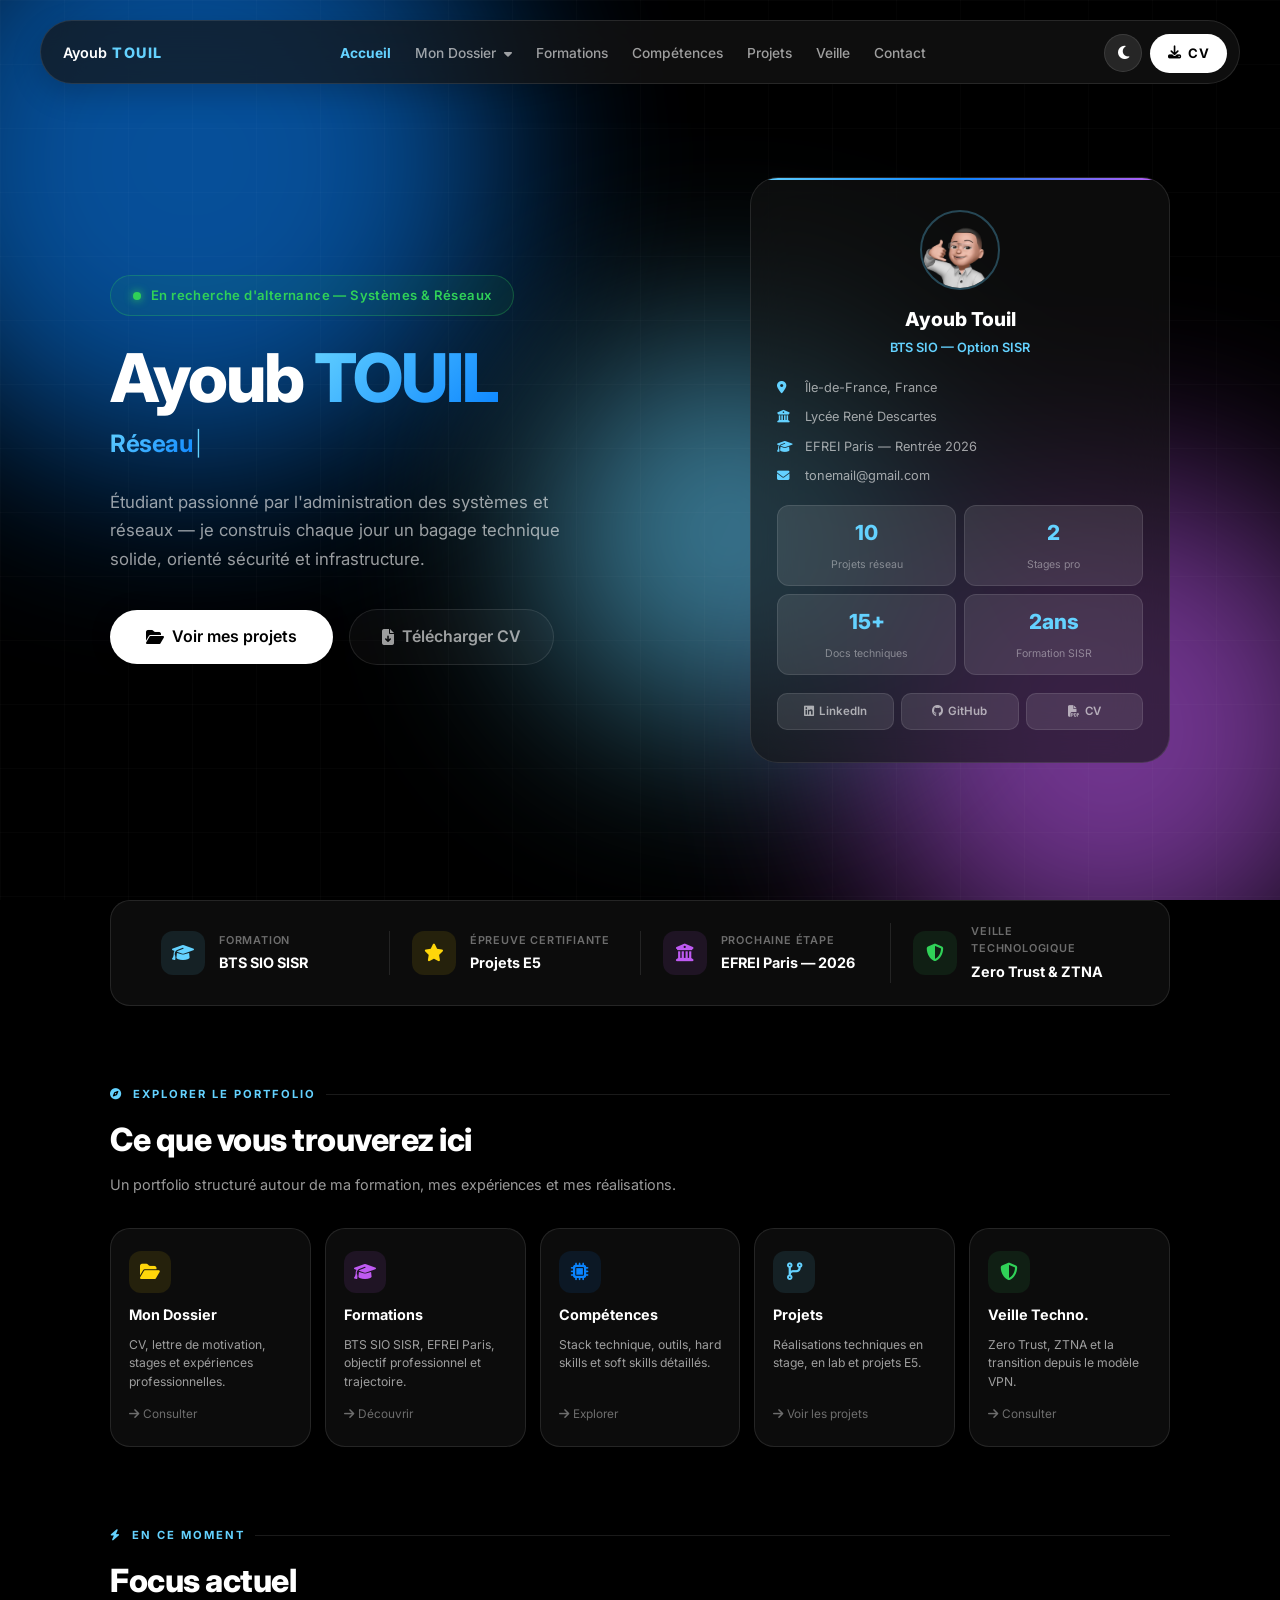
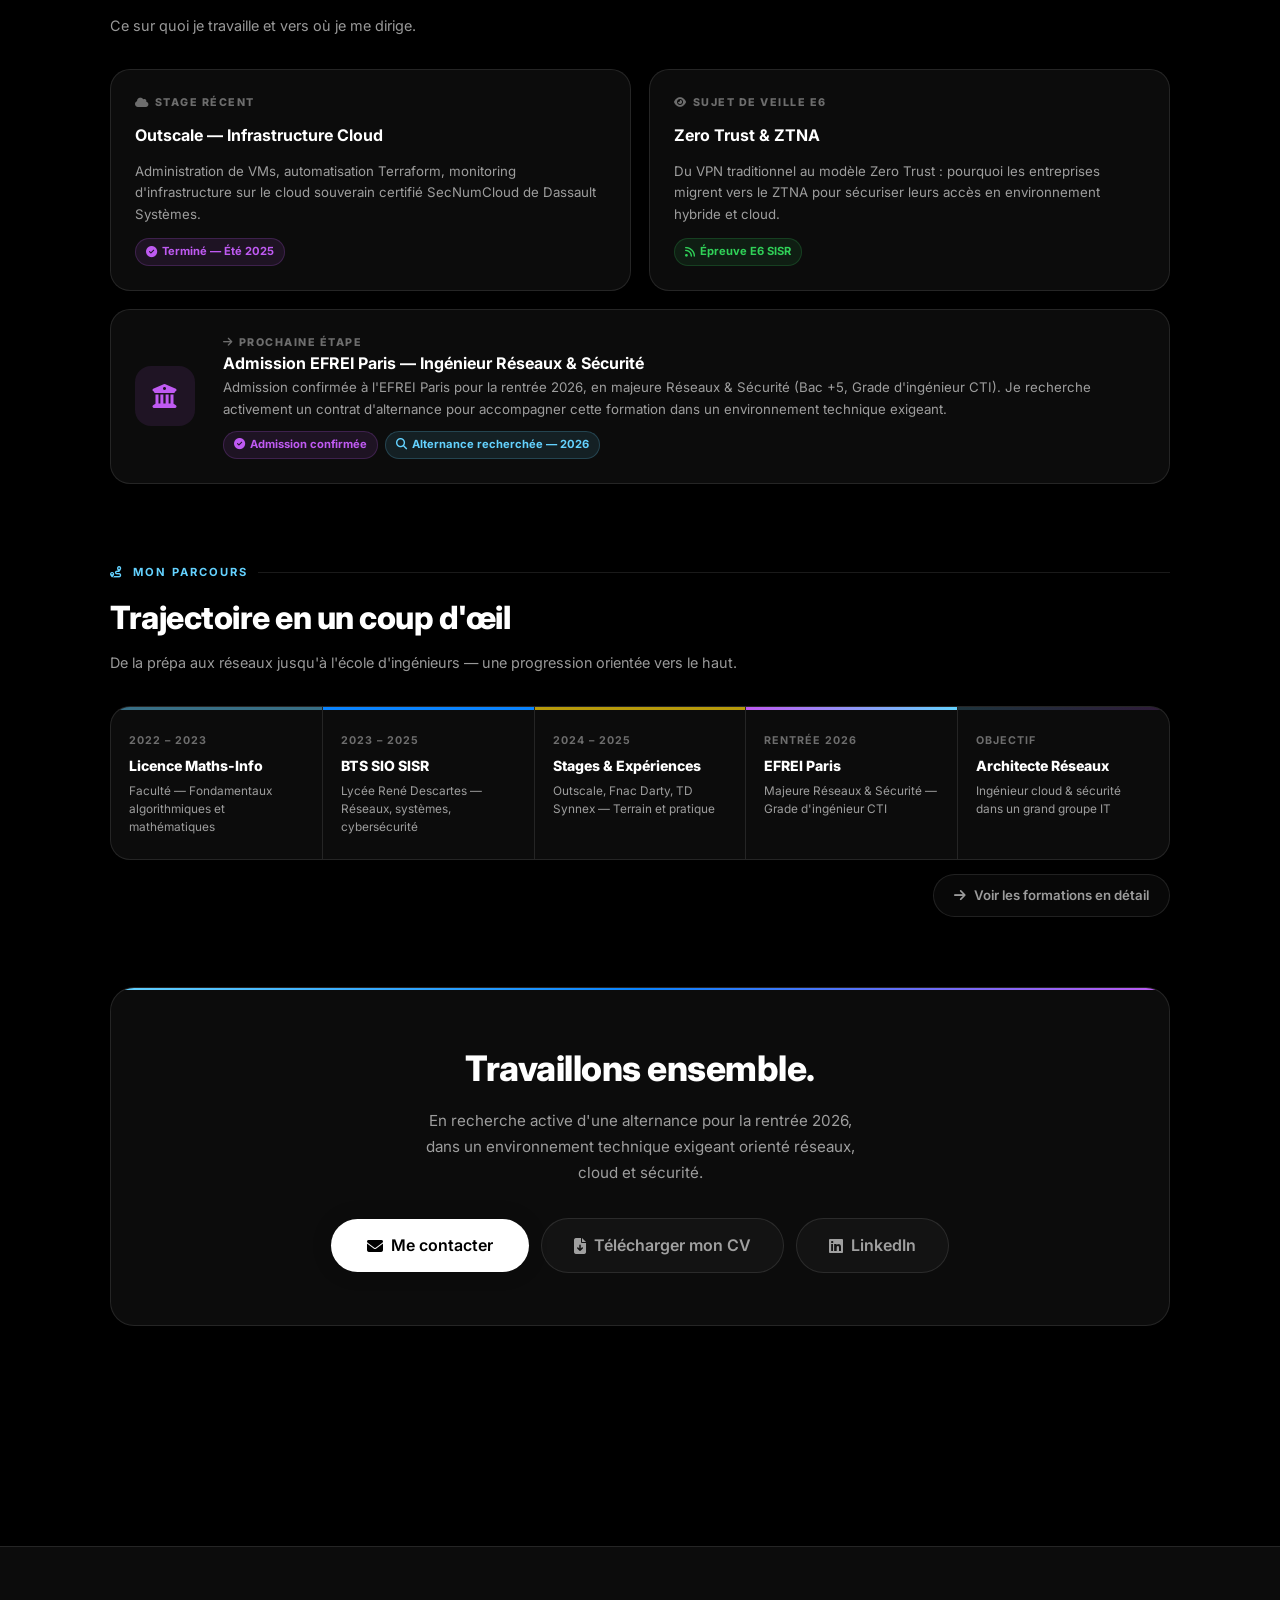
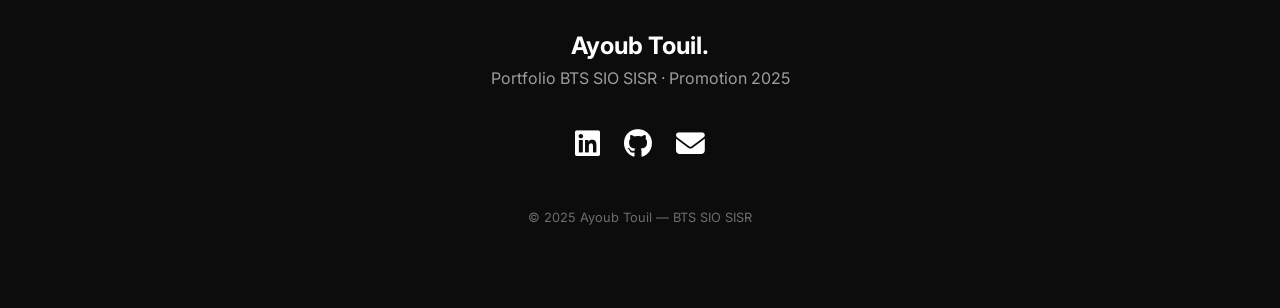
==== commit d42d613e: "finalisation du site V.1" ====
--- a/index.html
+++ b/index.html
@@ -3,10 +3,294 @@
 <head>
     <meta charset="UTF-8">
     <meta name="viewport" content="width=device-width, initial-scale=1.0">
-    <title>Ayoub LeBoss | Portfolio SISR</title>
+    <title>Ayoub Touil | Portfolio SISR</title>
     <link href="https://fonts.googleapis.com/css2?family=Inter:wght@300;400;600;700;800&display=swap" rel="stylesheet">
     <link rel="stylesheet" href="https://cdnjs.cloudflare.com/ajax/libs/font-awesome/6.4.0/css/all.min.css">
     <link rel="stylesheet" href="style.css">
+    <style>
+        /* ============================================
+           ACCUEIL — STYLES SPÉCIFIQUES
+        ============================================ */
+
+        /* ---- HERO SPLIT ---- */
+        .hero-split {
+            min-height: 100vh;
+            display: grid;
+            grid-template-columns: 1fr 420px;
+            align-items: center;
+            gap: 60px;
+            padding: 120px 20px 80px;
+            max-width: 1100px;
+            margin: 0 auto;
+        }
+        .hero-left { display: flex; flex-direction: column; }
+        .hero-left .status-badge { margin-bottom: 28px; width: fit-content; }
+        .hero-left h1 {
+            text-align: left;
+            font-size: 4.2rem;
+            margin-bottom: 14px;
+            line-height: 1;
+        }
+        .hero-left .typing-row {
+            justify-content: flex-start;
+            margin-bottom: 24px;
+            font-size: 1.5rem;
+        }
+        .hero-left .hero-sub {
+            text-align: left;
+            margin-bottom: 36px;
+            max-width: 480px;
+            font-size: 1.05rem;
+        }
+        .hero-left .hero-ctas { justify-content: flex-start; }
+        .hero-right { display: flex; justify-content: flex-end; align-items: center; }
+
+        /* Profile card hero */
+        .hero-profile-card {
+            background: var(--card-glass);
+            backdrop-filter: blur(25px);
+            -webkit-backdrop-filter: blur(25px);
+            border: 1px solid var(--border-glass);
+            border-radius: 28px;
+            padding: 32px 26px;
+            width: 100%;
+            position: relative;
+            overflow: hidden;
+        }
+        .hero-profile-card::before {
+            content: '';
+            position: absolute;
+            top: 0; left: 0; right: 0;
+            height: 2px;
+            background: linear-gradient(90deg, var(--accent-cyan), var(--accent-blue), var(--accent-purple));
+        }
+        .hpc-avatar {
+            width: 80px; height: 80px;
+            border-radius: 50%;
+            border: 2px solid rgba(100,210,255,0.3);
+            margin: 0 auto 14px;
+            display: block;
+            object-fit: cover;
+        }
+        .hpc-name {
+            font-size: 1.2rem; font-weight: 800;
+            color: var(--text-primary);
+            text-align: center; margin-bottom: 3px;
+        }
+        .hpc-role {
+            font-size: 0.8rem; color: var(--accent-cyan);
+            font-weight: 600; text-align: center; margin-bottom: 20px;
+        }
+        .hpc-infos { display: flex; flex-direction: column; gap: 9px; margin-bottom: 18px; }
+        .hpc-info {
+            display: flex; align-items: center; gap: 10px;
+            font-size: 0.8rem; color: var(--text-secondary);
+        }
+        .hpc-info i { width: 18px; color: var(--accent-cyan); font-size: 0.78rem; flex-shrink: 0; }
+        .hpc-info a { color: inherit; text-decoration: none; }
+        .hpc-stats {
+            display: grid; grid-template-columns: 1fr 1fr;
+            gap: 8px; margin-bottom: 18px;
+        }
+        .hpc-stat {
+            background: var(--tag-bg); border: 1px solid var(--border-glass);
+            border-radius: 12px; padding: 10px; text-align: center;
+        }
+        .hpc-stat-num { font-size: 1.3rem; font-weight: 800; color: var(--accent-cyan); display: block; }
+        .hpc-stat-label { font-size: 0.66rem; color: var(--text-tertiary); line-height: 1.3; margin-top: 2px; }
+        .hpc-links { display: flex; gap: 7px; }
+        .hpc-link {
+            flex: 1; display: flex; align-items: center; justify-content: center;
+            gap: 5px; padding: 8px 6px;
+            background: var(--tag-bg); border: 1px solid var(--border-glass);
+            border-radius: 10px; color: var(--text-secondary);
+            font-size: 0.72rem; font-weight: 600; text-decoration: none;
+            transition: all 0.2s ease;
+        }
+        .hpc-link:hover { border-color: var(--accent-cyan); color: var(--accent-cyan); background: rgba(100,210,255,0.07); }
+
+        /* ---- SECTION LABELS ---- */
+        .idx-section-label {
+            font-size: 0.7rem; font-weight: 700;
+            text-transform: uppercase; letter-spacing: 2px;
+            color: var(--accent-cyan); margin-bottom: 10px;
+            display: flex; align-items: center; gap: 10px;
+        }
+        .idx-section-label::after {
+            content: ''; flex: 1; height: 1px; background: var(--border-glass);
+        }
+        .idx-section-title {
+            font-size: 2rem; font-weight: 800;
+            color: var(--text-primary); margin-bottom: 8px; letter-spacing: -0.5px;
+        }
+        .idx-section-sub {
+            font-size: 0.9rem; color: var(--text-secondary); margin-bottom: 32px;
+        }
+
+        /* ---- BLOC 2 — CREDIBILITÉ ---- */
+        .credibility-bar {
+            background: var(--card-glass); border: 1px solid var(--border-glass);
+            border-radius: 20px; padding: 22px 28px;
+            display: flex; align-items: center; gap: 0;
+            margin-bottom: 80px;
+        }
+        .cred-item {
+            flex: 1; display: flex; align-items: center; gap: 14px;
+            padding: 0 22px;
+        }
+        .cred-item + .cred-item { border-left: 1px solid var(--border-glass); }
+        .cred-icon {
+            width: 44px; height: 44px; border-radius: 12px;
+            display: flex; align-items: center; justify-content: center;
+            font-size: 1.1rem; flex-shrink: 0;
+        }
+        .cred-label {
+            font-size: 0.68rem; color: var(--text-tertiary);
+            font-weight: 600; text-transform: uppercase; letter-spacing: 0.8px;
+        }
+        .cred-value { font-size: 0.9rem; font-weight: 700; color: var(--text-primary); margin-top: 2px; }
+
+        /* ---- BLOC 3 — HUB NAVIGATION ---- */
+        .hub-grid {
+            display: grid;
+            grid-template-columns: repeat(5, 1fr);
+            gap: 14px; margin-bottom: 80px;
+        }
+        .hub-card {
+            background: var(--card-glass); border: 1px solid var(--border-glass);
+            border-radius: 20px; padding: 22px 18px;
+            text-decoration: none; display: flex;
+            flex-direction: column; gap: 10px;
+            transition: all 0.28s ease; position: relative; overflow: hidden;
+        }
+        .hub-card::before {
+            content: ''; position: absolute;
+            top: 0; left: 0; right: 0; height: 2px;
+            opacity: 0; transition: opacity 0.28s ease;
+        }
+        .hub-card:hover::before { opacity: 1; }
+        .hub-card:hover { transform: translateY(-4px); box-shadow: 0 16px 40px var(--shadow-color); }
+        .hub-icon {
+            width: 42px; height: 42px; border-radius: 12px;
+            display: flex; align-items: center; justify-content: center; font-size: 1.1rem;
+        }
+        .hub-card-title { font-size: 0.9rem; font-weight: 700; color: var(--text-primary); margin: 0; }
+        .hub-card-sub { font-size: 0.76rem; color: var(--text-secondary); margin: 0; line-height: 1.5; flex: 1; }
+        .hub-arrow { font-size: 0.74rem; color: var(--text-tertiary); display: flex; align-items: center; gap: 4px; margin-top: 4px; }
+
+        .hub-dossier:hover { border-color: rgba(255,214,10,0.3); }
+        .hub-dossier::before { background: linear-gradient(90deg, var(--accent-yellow), transparent); }
+        .hub-dossier .hub-icon { background: rgba(255,214,10,0.1); color: var(--accent-yellow); }
+        .hub-dossier:hover .hub-arrow { color: var(--accent-yellow); }
+
+        .hub-formations:hover { border-color: rgba(191,90,242,0.3); }
+        .hub-formations::before { background: linear-gradient(90deg, var(--accent-purple), transparent); }
+        .hub-formations .hub-icon { background: rgba(191,90,242,0.1); color: var(--accent-purple); }
+        .hub-formations:hover .hub-arrow { color: var(--accent-purple); }
+
+        .hub-competences:hover { border-color: rgba(10,132,255,0.3); }
+        .hub-competences::before { background: linear-gradient(90deg, var(--accent-blue), transparent); }
+        .hub-competences .hub-icon { background: rgba(10,132,255,0.1); color: var(--accent-blue); }
+        .hub-competences:hover .hub-arrow { color: var(--accent-blue); }
+
+        .hub-projets:hover { border-color: rgba(100,210,255,0.3); }
+        .hub-projets::before { background: linear-gradient(90deg, var(--accent-cyan), transparent); }
+        .hub-projets .hub-icon { background: rgba(100,210,255,0.1); color: var(--accent-cyan); }
+        .hub-projets:hover .hub-arrow { color: var(--accent-cyan); }
+
+        .hub-veille:hover { border-color: rgba(52,199,89,0.3); }
+        .hub-veille::before { background: linear-gradient(90deg, var(--accent-green), transparent); }
+        .hub-veille .hub-icon { background: rgba(52,199,89,0.1); color: var(--accent-green); }
+        .hub-veille:hover .hub-arrow { color: var(--accent-green); }
+
+        /* ---- BLOC 4 — FOCUS ACTUEL ---- */
+        .focus-grid {
+            display: grid; grid-template-columns: 1fr 1fr;
+            gap: 18px; margin-bottom: 80px;
+        }
+        .focus-card {
+            background: var(--card-glass); border: 1px solid var(--border-glass);
+            border-radius: 20px; padding: 24px;
+            display: flex; flex-direction: column; gap: 12px;
+            transition: all 0.28s ease;
+        }
+        .focus-card:hover { border-color: rgba(100,210,255,0.2); transform: translateY(-2px); }
+        .focus-card.focus-full {
+            grid-column: span 2;
+            flex-direction: row; align-items: center; gap: 28px;
+        }
+        .focus-card-icon {
+            width: 60px; height: 60px; border-radius: 16px;
+            display: flex; align-items: center; justify-content: center;
+            font-size: 1.5rem; flex-shrink: 0;
+        }
+        .focus-label {
+            font-size: 0.67rem; font-weight: 800; text-transform: uppercase;
+            letter-spacing: 1.5px; color: var(--text-tertiary);
+            display: flex; align-items: center; gap: 5px;
+        }
+        .focus-title { font-size: 1rem; font-weight: 700; color: var(--text-primary); margin: 0; }
+        .focus-desc { font-size: 0.83rem; color: var(--text-secondary); line-height: 1.65; margin: 0; flex: 1; }
+        .focus-tags { display: flex; gap: 7px; flex-wrap: wrap; }
+        .focus-tag {
+            display: inline-flex; align-items: center; gap: 5px;
+            padding: 4px 10px; border-radius: 20px;
+            font-size: 0.7rem; font-weight: 700;
+        }
+        .ft-purple { background: rgba(191,90,242,0.1); color: var(--accent-purple); border: 1px solid rgba(191,90,242,0.2); }
+        .ft-cyan { background: rgba(100,210,255,0.1); color: var(--accent-cyan); border: 1px solid rgba(100,210,255,0.2); }
+        .ft-green { background: rgba(52,199,89,0.1); color: var(--accent-green); border: 1px solid rgba(52,199,89,0.2); }
+        .ft-blue { background: rgba(10,132,255,0.1); color: var(--accent-blue); border: 1px solid rgba(10,132,255,0.2); }
+
+        /* ---- BLOC 5 — PARCOURS ---- */
+        .parcours-wrap {
+            background: var(--card-glass); border: 1px solid var(--border-glass);
+            border-radius: 20px; overflow: hidden; margin-bottom: 14px;
+        }
+        .parcours-row { display: flex; align-items: stretch; }
+        .parcours-step { flex: 1; display: flex; flex-direction: column; position: relative; }
+        .parcours-step + .parcours-step { border-left: 1px solid var(--border-glass); }
+        .parcours-bar { height: 3px; }
+        .parcours-step-inner { padding: 22px 18px; display: flex; flex-direction: column; gap: 6px; flex: 1; }
+        .parcours-year { font-size: 0.67rem; font-weight: 700; text-transform: uppercase; letter-spacing: 1px; color: var(--text-tertiary); }
+        .parcours-title { font-size: 0.88rem; font-weight: 800; color: var(--text-primary); }
+        .parcours-sub { font-size: 0.74rem; color: var(--text-secondary); line-height: 1.5; }
+
+        /* ---- BLOC 6 — CTA CONTACT ---- */
+        .cta-contact-block {
+            background: var(--card-glass); border: 1px solid var(--border-glass);
+            border-radius: 24px; padding: 52px 40px;
+            text-align: center; position: relative; overflow: hidden;
+            margin-bottom: 60px;
+        }
+        .cta-contact-block::before {
+            content: ''; position: absolute;
+            top: 0; left: 0; right: 0; height: 2px;
+            background: linear-gradient(90deg, var(--accent-cyan), var(--accent-blue), var(--accent-purple));
+        }
+        .cta-block-title { font-size: 2.2rem; font-weight: 800; color: var(--text-primary); margin-bottom: 12px; letter-spacing: -0.5px; }
+        .cta-block-sub { font-size: 0.95rem; color: var(--text-secondary); margin-bottom: 32px; max-width: 440px; margin-left: auto; margin-right: auto; line-height: 1.7; }
+        .cta-block-btns { display: flex; align-items: center; justify-content: center; gap: 12px; flex-wrap: wrap; }
+
+        /* ---- RESPONSIVE ---- */
+        @media (max-width: 960px) {
+            .hero-split { grid-template-columns: 1fr; gap: 44px; min-height: unset; padding-top: 100px; }
+            .hero-right { justify-content: center; }
+            .hero-left h1 { font-size: 3rem; }
+            .credibility-bar { flex-wrap: wrap; gap: 16px; }
+            .cred-item { border-left: none !important; flex: 1 1 40%; padding: 8px 0; }
+            .hub-grid { grid-template-columns: 1fr 1fr; }
+            .focus-grid { grid-template-columns: 1fr; }
+            .focus-card.focus-full { grid-column: span 1; flex-direction: column; }
+            .parcours-row { flex-direction: column; }
+            .parcours-step + .parcours-step { border-left: none; border-top: 1px solid var(--border-glass); }
+        }
+        @media (max-width: 600px) {
+            .hub-grid { grid-template-columns: 1fr; }
+            .hero-left h1 { font-size: 2.4rem; }
+            .cta-contact-block { padding: 36px 20px; }
+        }
+    </style>
 </head>
 <body id="home">
 
@@ -22,7 +306,6 @@
         </a>
         <div class="nav-links">
             <div class="nav-item active-page"><a href="index.html">Accueil</a></div>
-            <div class="nav-item"><a href="competences.html">Compétences</a></div>
             <div class="nav-item dropdown">
                 <a href="dossier.html">Mon Dossier <i class="fas fa-caret-down" style="font-size:0.8rem;margin-left:4px;"></i></a>
                 <div class="dropdown-menu">
@@ -30,9 +313,10 @@
                     <a href="dossier.html#documents"><i class="fas fa-envelope-open-text"></i> Lettre de Motivation</a>
                 </div>
             </div>
+            <div class="nav-item"><a href="formations.html">Formations</a></div>
+            <div class="nav-item"><a href="competences.html">Compétences</a></div>
             <div class="nav-item"><a href="projets.html">Projets</a></div>
             <div class="nav-item"><a href="veille.html">Veille</a></div>
-            <div class="nav-item"><a href="formations.html">Formations</a></div>
             <div class="nav-item"><a href="#contact">Contact</a></div>
         </div>
         <div class="nav-actions">
@@ -43,150 +327,309 @@
         </div>
     </nav>
 
-    <header>
-        <!-- Badge statut -->
-        <div class="status-badge">
-            <span class="status-dot"></span>
-            En recherche d'alternance — Systèmes &amp; Réseaux
-        </div>
-
-        <!-- Nom principal -->
-        <h1>Ayoub <span class="hero-name-accent">TOUIL</span></h1>
-
-        <!-- Animation typing -->
-        <div class="typing-row">
-            <span class="typing-word" id="typing-word"></span><span class="typing-cursor">|</span>
-        </div>
-
-        <!-- Intro -->
-        <p class="hero-sub">
-            Étudiant passionné par l'administration des systèmes et réseaux —<br>
-            je construis chaque jour un bagage technique solide, orienté sécurité et infrastructure.
-        </p>
-
-        <!-- CTAs -->
-        <div class="hero-ctas">
-            <a href="projets.html" class="btn-main"><i class="fas fa-folder-open"></i> Voir mes projets</a>
-            <a href="dossier.html#documents" class="btn-outline"><i class="fas fa-file-download"></i> Télécharger CV</a>
-        </div>
-
-        <div class="hero-scroll-hint"><i class="fas fa-chevron-down"></i></div>
-    </header>
-
-    <section id="about" class="container">
-        <div class="section-header">
-            <h2>À propos de moi.</h2>
-            <p>Découvrez mon parcours et mes ambitions.</p>
-        </div>
-
-        <div class="about-grid">
-            <div class="about-sidebar">
-                <div class="profile-card">
-                    <div class="profile-img">
-                        <img src="annexes/test_avatar.png" alt="Ayoub Touil">
-                    </div>
-                    <h3>Ayoub Touil</h3>
-                    <p class="profile-title">BTS SIO — Option SISR</p>
-
-                    <div class="contact-links">
-                        <div class="contact-item"><i class="fas fa-map-marker-alt"></i> Île-de-France, France</div>
-                        <div class="contact-item"><i class="fas fa-envelope"></i> <a href="mailto:tonemail@gmail.com">tonemail@gmail.com</a></div>
-                        <div class="contact-item"><i class="fab fa-github"></i> <a href="#">github.com/AyoubDev</a></div>
-                    </div>
-
-                    <div class="stats-mini-grid">
-                        <div class="stat-box"><span>10</span><p>Projets Réseau</p></div>
-                        <div class="stat-box"><span>15+</span><p>Docs Techniques</p></div>
-                        <div class="stat-box"><span>2</span><p>Stages Pro</p></div>
-                        <div class="stat-box"><span>2ans</span><p>Formation SISR</p></div>
-                    </div>
-                    <a href="dossier.html#documents" class="btn-main" style="width:100%; margin-top:22px; justify-content:center; font-size:0.88rem;">
-                        <i class="fas fa-file-download"></i> Télécharger CV
-                    </a>
-                </div>
-            </div>
-
-            <div class="about-content">
-                <div class="card about-main-card">
-                    <div class="card-icon-title">
-                        <i class="fas fa-user-circle"></i>
-                        <h3>Qui suis-je ?</h3>
-                    </div>
-                    <p>
-                        Je suis un étudiant passionné par les infrastructures réseaux et la cybersécurité.
-                        Actuellement en BTS SIO option SISR au Lycée René Descartes, j'ai développé une solide rigueur technique
-                        à travers mes stages chez Fnac Darty et TD Synnex. Mon objectif est d'évoluer vers l'administration
-                        système sécurisée et, à terme, l'expertise en cybersécurité.
-                    </p>
-                </div>
-
-                <div class="about-footer-cards">
-                    <div class="card">
-                        <h3>Points forts</h3>
-                        <ul class="skill-list">
-                            <li><i class="fas fa-bolt" style="color:var(--accent-yellow);"></i> Autonomie</li>
-                            <li><i class="fas fa-shield-alt" style="color:var(--accent-green);"></i> Rigueur & Sécurité</li>
-                            <li><i class="fas fa-users" style="color:var(--accent-blue);"></i> Esprit d'équipe</li>
-                        </ul>
-                    </div>
-                    <div class="card">
-                        <h3>Centres d'intérêt</h3>
-                        <ul class="skill-list">
-                            <li><i class="fas fa-code" style="color:var(--accent-purple);"></i> Veille Technologique</li>
-                            <li><i class="fas fa-gamepad" style="color:var(--accent-red);"></i> Gaming & Stratégie</li>
-                            <li><i class="fas fa-dumbbell" style="color:var(--accent-cyan);"></i> Sport & Discipline</li>
-                        </ul>
-                    </div>
-                </div>
-            </div>
-        </div>
+    <!-- ============================================================
+         BLOC 1 — HERO SPLIT
+    ============================================================ -->
+    <div class="hero-split">
+
+        <!-- Gauche : texte & CTAs -->
+        <div class="hero-left">
+            <div class="status-badge">
+                <span class="status-dot"></span>
+                En recherche d'alternance — Systèmes &amp; Réseaux
+            </div>
+
+            <h1>Ayoub <span class="hero-name-accent">TOUIL</span></h1>
+
+            <div class="typing-row">
+                <span class="typing-word" id="typing-word"></span><span class="typing-cursor">|</span>
+            </div>
+
+            <p class="hero-sub">
+                Étudiant passionné par l'administration des systèmes et réseaux —
+                je construis chaque jour un bagage technique solide, orienté sécurité et infrastructure.
+            </p>
+
+            <div class="hero-ctas">
+                <a href="projets.html" class="btn-main"><i class="fas fa-folder-open"></i> Voir mes projets</a>
+                <a href="dossier.html#documents" class="btn-outline"><i class="fas fa-file-download"></i> Télécharger CV</a>
+            </div>
+        </div>
+
+        <!-- Droite : carte profil -->
+        <div class="hero-right">
+            <div class="hero-profile-card">
+                <img src="annexes/test_avatar.png" alt="Ayoub Touil" class="hpc-avatar">
+                <p class="hpc-name">Ayoub Touil</p>
+                <p class="hpc-role">BTS SIO — Option SISR</p>
+
+                <div class="hpc-infos">
+                    <div class="hpc-info"><i class="fas fa-map-marker-alt"></i> Île-de-France, France</div>
+                    <div class="hpc-info"><i class="fas fa-university"></i> Lycée René Descartes</div>
+                    <div class="hpc-info"><i class="fas fa-graduation-cap"></i> EFREI Paris — Rentrée 2026</div>
+                    <div class="hpc-info"><i class="fas fa-envelope"></i>
+                        <a href="mailto:tonemail@gmail.com">tonemail@gmail.com</a>
+                    </div>
+                </div>
+
+                <div class="hpc-stats">
+                    <div class="hpc-stat">
+                        <span class="hpc-stat-num">10</span>
+                        <span class="hpc-stat-label">Projets réseau</span>
+                    </div>
+                    <div class="hpc-stat">
+                        <span class="hpc-stat-num">2</span>
+                        <span class="hpc-stat-label">Stages pro</span>
+                    </div>
+                    <div class="hpc-stat">
+                        <span class="hpc-stat-num">15+</span>
+                        <span class="hpc-stat-label">Docs techniques</span>
+                    </div>
+                    <div class="hpc-stat">
+                        <span class="hpc-stat-num">2ans</span>
+                        <span class="hpc-stat-label">Formation SISR</span>
+                    </div>
+                </div>
+
+                <div class="hpc-links">
+                    <a href="#" class="hpc-link"><i class="fab fa-linkedin"></i> LinkedIn</a>
+                    <a href="#" class="hpc-link"><i class="fab fa-github"></i> GitHub</a>
+                    <a href="dossier.html#documents" class="hpc-link"><i class="fas fa-file-pdf"></i> CV</a>
+                </div>
+            </div>
+        </div>
+
+    </div><!-- /hero-split -->
+
+    <section id="about" class="container" style="padding-top: 0;">
+
+        <!-- ============================================================
+             BLOC 2 — BARRE DE CRÉDIBILITÉ
+        ============================================================ -->
+        <div class="credibility-bar">
+            <div class="cred-item">
+                <div class="cred-icon" style="background:rgba(100,210,255,0.1); color:var(--accent-cyan);">
+                    <i class="fas fa-graduation-cap"></i>
+                </div>
+                <div>
+                    <div class="cred-label">Formation</div>
+                    <div class="cred-value">BTS SIO SISR</div>
+                </div>
+            </div>
+            <div class="cred-item">
+                <div class="cred-icon" style="background:rgba(255,214,10,0.1); color:var(--accent-yellow);">
+                    <i class="fas fa-star"></i>
+                </div>
+                <div>
+                    <div class="cred-label">Épreuve certifiante</div>
+                    <div class="cred-value">Projets E5</div>
+                </div>
+            </div>
+            <div class="cred-item">
+                <div class="cred-icon" style="background:rgba(191,90,242,0.1); color:var(--accent-purple);">
+                    <i class="fas fa-university"></i>
+                </div>
+                <div>
+                    <div class="cred-label">Prochaine étape</div>
+                    <div class="cred-value">EFREI Paris — 2026</div>
+                </div>
+            </div>
+            <div class="cred-item">
+                <div class="cred-icon" style="background:rgba(52,199,89,0.1); color:var(--accent-green);">
+                    <i class="fas fa-shield-alt"></i>
+                </div>
+                <div>
+                    <div class="cred-label">Veille technologique</div>
+                    <div class="cred-value">Zero Trust & ZTNA</div>
+                </div>
+            </div>
+        </div>
+
+        <!-- ============================================================
+             BLOC 3 — HUB DE NAVIGATION
+        ============================================================ -->
+        <div class="idx-section-label"><i class="fas fa-compass"></i> Explorer le portfolio</div>
+        <h2 class="idx-section-title">Ce que vous trouverez ici</h2>
+        <p class="idx-section-sub">Un portfolio structuré autour de ma formation, mes expériences et mes réalisations.</p>
+
+        <div class="hub-grid">
+            <a href="dossier.html" class="hub-card hub-dossier">
+                <div class="hub-icon"><i class="fas fa-folder-open"></i></div>
+                <p class="hub-card-title">Mon Dossier</p>
+                <p class="hub-card-sub">CV, lettre de motivation, stages et expériences professionnelles.</p>
+                <div class="hub-arrow"><i class="fas fa-arrow-right"></i> Consulter</div>
+            </a>
+            <a href="formations.html" class="hub-card hub-formations">
+                <div class="hub-icon"><i class="fas fa-graduation-cap"></i></div>
+                <p class="hub-card-title">Formations</p>
+                <p class="hub-card-sub">BTS SIO SISR, EFREI Paris, objectif professionnel et trajectoire.</p>
+                <div class="hub-arrow"><i class="fas fa-arrow-right"></i> Découvrir</div>
+            </a>
+            <a href="competences.html" class="hub-card hub-competences">
+                <div class="hub-icon"><i class="fas fa-microchip"></i></div>
+                <p class="hub-card-title">Compétences</p>
+                <p class="hub-card-sub">Stack technique, outils, hard skills et soft skills détaillés.</p>
+                <div class="hub-arrow"><i class="fas fa-arrow-right"></i> Explorer</div>
+            </a>
+            <a href="projets.html" class="hub-card hub-projets">
+                <div class="hub-icon"><i class="fas fa-code-branch"></i></div>
+                <p class="hub-card-title">Projets</p>
+                <p class="hub-card-sub">Réalisations techniques en stage, en lab et projets E5.</p>
+                <div class="hub-arrow"><i class="fas fa-arrow-right"></i> Voir les projets</div>
+            </a>
+            <a href="veille.html" class="hub-card hub-veille">
+                <div class="hub-icon"><i class="fas fa-shield-alt"></i></div>
+                <p class="hub-card-title">Veille Techno.</p>
+                <p class="hub-card-sub">Zero Trust, ZTNA et la transition depuis le modèle VPN.</p>
+                <div class="hub-arrow"><i class="fas fa-arrow-right"></i> Consulter</div>
+            </a>
+        </div>
+
+        <!-- ============================================================
+             BLOC 4 — FOCUS ACTUEL
+        ============================================================ -->
+        <div class="idx-section-label"><i class="fas fa-bolt"></i> En ce moment</div>
+        <h2 class="idx-section-title">Focus actuel</h2>
+        <p class="idx-section-sub">Ce sur quoi je travaille et vers où je me dirige.</p>
+
+        <div class="focus-grid">
+
+            <div class="focus-card">
+                <div class="focus-label"><i class="fas fa-cloud"></i> Stage récent</div>
+                <p class="focus-title">Outscale — Infrastructure Cloud</p>
+                <p class="focus-desc">Administration de VMs, automatisation Terraform, monitoring d'infrastructure sur le cloud souverain certifié SecNumCloud de Dassault Systèmes.</p>
+                <div class="focus-tags">
+                    <span class="focus-tag ft-purple"><i class="fas fa-check-circle"></i> Terminé — Été 2025</span>
+                </div>
+            </div>
+
+            <div class="focus-card">
+                <div class="focus-label"><i class="fas fa-eye"></i> Sujet de veille E6</div>
+                <p class="focus-title">Zero Trust & ZTNA</p>
+                <p class="focus-desc">Du VPN traditionnel au modèle Zero Trust : pourquoi les entreprises migrent vers le ZTNA pour sécuriser leurs accès en environnement hybride et cloud.</p>
+                <div class="focus-tags">
+                    <span class="focus-tag ft-green"><i class="fas fa-rss"></i> Épreuve E6 SISR</span>
+                </div>
+            </div>
+
+            <div class="focus-card focus-full">
+                <div class="focus-card-icon" style="background:rgba(191,90,242,0.1); color:var(--accent-purple);">
+                    <i class="fas fa-university"></i>
+                </div>
+                <div style="flex:1;">
+                    <div class="focus-label"><i class="fas fa-arrow-right"></i> Prochaine étape</div>
+                    <p class="focus-title">Admission EFREI Paris — Ingénieur Réseaux &amp; Sécurité</p>
+                    <p class="focus-desc">Admission confirmée à l'EFREI Paris pour la rentrée 2026, en majeure Réseaux & Sécurité (Bac +5, Grade d'ingénieur CTI). Je recherche activement un contrat d'alternance pour accompagner cette formation dans un environnement technique exigeant.</p>
+                    <div class="focus-tags" style="margin-top:10px;">
+                        <span class="focus-tag ft-purple"><i class="fas fa-check-circle"></i> Admission confirmée</span>
+                        <span class="focus-tag ft-cyan"><i class="fas fa-search"></i> Alternance recherchée — 2026</span>
+                    </div>
+                </div>
+            </div>
+
+        </div>
+
+        <!-- ============================================================
+             BLOC 5 — PARCOURS EN UN COUP D'ŒIL
+        ============================================================ -->
+        <div class="idx-section-label"><i class="fas fa-route"></i> Mon parcours</div>
+        <h2 class="idx-section-title">Trajectoire en un coup d'œil</h2>
+        <p class="idx-section-sub">De la prépa aux réseaux jusqu'à l'école d'ingénieurs — une progression orientée vers le haut.</p>
+
+        <div class="parcours-wrap">
+            <div class="parcours-row">
+                <div class="parcours-step">
+                    <div class="parcours-bar" style="background:rgba(100,210,255,0.5);"></div>
+                    <div class="parcours-step-inner">
+                        <div class="parcours-year">2022 – 2023</div>
+                        <div class="parcours-title">Licence Maths-Info</div>
+                        <div class="parcours-sub">Faculté — Fondamentaux algorithmiques et mathématiques</div>
+                    </div>
+                </div>
+                <div class="parcours-step">
+                    <div class="parcours-bar" style="background:var(--accent-blue);"></div>
+                    <div class="parcours-step-inner">
+                        <div class="parcours-year">2023 – 2025</div>
+                        <div class="parcours-title">BTS SIO SISR</div>
+                        <div class="parcours-sub">Lycée René Descartes — Réseaux, systèmes, cybersécurité</div>
+                    </div>
+                </div>
+                <div class="parcours-step">
+                    <div class="parcours-bar" style="background:rgba(255,214,10,0.7);"></div>
+                    <div class="parcours-step-inner">
+                        <div class="parcours-year">2024 – 2025</div>
+                        <div class="parcours-title">Stages &amp; Expériences</div>
+                        <div class="parcours-sub">Outscale, Fnac Darty, TD Synnex — Terrain et pratique</div>
+                    </div>
+                </div>
+                <div class="parcours-step">
+                    <div class="parcours-bar" style="background: linear-gradient(90deg, var(--accent-purple), var(--accent-cyan));"></div>
+                    <div class="parcours-step-inner">
+                        <div class="parcours-year">Rentrée 2026</div>
+                        <div class="parcours-title">EFREI Paris</div>
+                        <div class="parcours-sub">Majeure Réseaux &amp; Sécurité — Grade d'ingénieur CTI</div>
+                    </div>
+                </div>
+                <div class="parcours-step">
+                    <div class="parcours-bar" style="background: linear-gradient(90deg, rgba(100,210,255,0.2), rgba(191,90,242,0.2));"></div>
+                    <div class="parcours-step-inner">
+                        <div class="parcours-year">Objectif</div>
+                        <div class="parcours-title">Architecte Réseaux</div>
+                        <div class="parcours-sub">Ingénieur cloud &amp; sécurité dans un grand groupe IT</div>
+                    </div>
+                </div>
+            </div>
+        </div>
+        <div style="margin-top:12px; text-align:right; margin-bottom: 70px;">
+            <a href="formations.html" class="btn-outline" style="font-size:0.83rem; padding:10px 20px;">
+                <i class="fas fa-arrow-right"></i> Voir les formations en détail
+            </a>
+        </div>
+
+        <!-- ============================================================
+             BLOC 6 — CTA CONTACT & CV
+        ============================================================ -->
+        <div class="cta-contact-block">
+            <h2 class="cta-block-title">Travaillons ensemble.</h2>
+            <p class="cta-block-sub">En recherche active d'une alternance pour la rentrée 2026, dans un environnement technique exigeant orienté réseaux, cloud et sécurité.</p>
+            <div class="cta-block-btns">
+                <a href="mailto:tonemail@gmail.com" class="btn-main"><i class="fas fa-envelope"></i> Me contacter</a>
+                <a href="annexes/CV-TOUIL Ayoub-9.pdf" download class="btn-outline"><i class="fas fa-file-download"></i> Télécharger mon CV</a>
+                <a href="#" class="btn-outline"><i class="fab fa-linkedin"></i> LinkedIn</a>
+            </div>
+        </div>
+
     </section>
 
     <footer id="contact">
-        <h2>Travaillons ensemble.</h2>
-        <p style="color:var(--text-secondary); margin-bottom: 30px;">À la recherche d'une alternance.</p>
-        <div style="font-size: 2rem; display:flex; justify-content:center; gap:30px;">
+        <h2>Ayoub Touil.</h2>
+        <p style="color:var(--text-secondary); margin-bottom: 30px;">Portfolio BTS SIO SISR · Promotion 2025</p>
+        <div style="font-size: 1.8rem; display:flex; justify-content:center; gap:24px;">
             <a href="#" style="color: var(--text-primary); transition:0.3s;"><i class="fab fa-linkedin"></i></a>
             <a href="#" style="color: var(--text-primary); transition:0.3s;"><i class="fab fa-github"></i></a>
             <a href="mailto:tonemail@gmail.com" style="color: var(--text-primary); transition:0.3s;"><i class="fas fa-envelope"></i></a>
         </div>
-        <p style="margin-top: 40px; font-size: 0.8rem; color:var(--text-tertiary);">© 2025 Ayoub Leboss.</p>
+        <p style="margin-top: 40px; font-size: 0.8rem; color:var(--text-tertiary);">© 2025 Ayoub Touil — BTS SIO SISR</p>
     </footer>
 
     <script src="script.js" defer></script>
 
     <script>
-        // ====== ANIMATION TYPING HERO ======
         (function () {
             const words = ['Réseaux', 'Systèmes', 'Cybersécurité', 'Infrastructure', 'Cloud', 'Administration'];
             let wordIdx = 0, charIdx = 0, deleting = false;
             const el = document.getElementById('typing-word');
             if (!el) return;
-
             function tick() {
                 const word = words[wordIdx];
-                if (deleting) {
-                    charIdx--;
-                    el.textContent = word.substring(0, charIdx);
-                } else {
-                    charIdx++;
-                    el.textContent = word.substring(0, charIdx);
-                }
-
+                if (deleting) { charIdx--; el.textContent = word.substring(0, charIdx); }
+                else { charIdx++; el.textContent = word.substring(0, charIdx); }
                 let delay = deleting ? 70 : 110;
-
-                if (!deleting && charIdx === word.length) {
-                    delay = 2000;       // pause fin de mot
-                    deleting = true;
-                } else if (deleting && charIdx === 0) {
-                    deleting = false;
-                    wordIdx = (wordIdx + 1) % words.length;
-                    delay = 380;        // pause avant le mot suivant
-                }
-
+                if (!deleting && charIdx === word.length) { delay = 2000; deleting = true; }
+                else if (deleting && charIdx === 0) { deleting = false; wordIdx = (wordIdx + 1) % words.length; delay = 380; }
                 setTimeout(tick, delay);
             }
-            setTimeout(tick, 700); // délai de démarrage
+            setTimeout(tick, 700);
         })();
     </script>
 </body>
--- a/style.css
+++ b/style.css
@@ -97,69 +97,81 @@
             position: fixed; top: 20px; left: 50%; transform: translateX(-50%);
             width: calc(100% - 48px); max-width: 1200px;
             background: var(--nav-glass); backdrop-filter: blur(20px); -webkit-backdrop-filter: blur(20px);
-            padding: 0 10px 0 24px; height: 64px;
+            height: 64px;
             border-radius: 50px; border: 1px solid var(--border-glass);
-            z-index: 1000; display: flex; align-items: center; justify-content: space-between; gap: 10px;
-            box-shadow: 0 10px 30px var(--shadow-color); transition: all 0.5s ease;
-        }
-
-        /* Nom dans la navbar */
-        .nav-brand { display: flex; align-items: baseline; gap: 5px; text-decoration: none; flex-shrink: 0; }
-        .nb-first { font-size: 0.92rem; font-weight: 600; color: var(--text-primary); letter-spacing: 0.2px; transition: color 0.5s; }
-        .nb-last { font-size: 0.92rem; font-weight: 800; color: var(--accent-cyan); letter-spacing: 1.5px; text-transform: uppercase; transition: color 0.5s; }
-
-        /* Liens centraux */
-        .nav-links { display: flex; align-items: center; gap: 0; }
-        .nav-item { position: relative; padding: 0 13px; height: 64px; display: flex; align-items: center; }
-        .nav-item a { text-decoration: none; color: var(--text-secondary); font-size: 0.88rem; font-weight: 500; transition: color 0.3s; white-space: nowrap; }
-        .nav-item a:hover, .nav-item.active-page a { color: var(--text-primary); }
-        .nav-item.active-page a { font-weight: 700; color: var(--accent-cyan); }
+            z-index: 1000;
+            display: grid;
+            grid-template-columns: auto 1fr auto;
+            align-items: center;
+            padding: 0 12px 0 22px;
+            box-shadow: 0 10px 30px var(--shadow-color); transition: background 0.5s ease, border-color 0.5s ease;
+        }
+
+        /* Nom — zone gauche */
+        .nav-brand { display: flex; align-items: baseline; gap: 5px; text-decoration: none; white-space: nowrap; }
+        .nb-first { font-size: 0.9rem; font-weight: 600; color: var(--text-primary); transition: color 0.5s; }
+        .nb-last  { font-size: 0.9rem; font-weight: 800; color: var(--accent-cyan); letter-spacing: 1.5px; text-transform: uppercase; transition: color 0.5s; }
+
+        /* Liens — zone centrale */
+        .nav-links {
+            display: flex;
+            flex-direction: row;
+            align-items: center;
+            justify-content: center;
+            height: 64px;
+            overflow: visible;
+        }
+        .nav-item {
+            position: relative;
+            height: 64px;
+            display: flex;
+            align-items: center;
+            padding: 0 12px;
+            white-space: nowrap;
+        }
+        .nav-item a { text-decoration: none; color: var(--text-secondary); font-size: 0.86rem; font-weight: 500; transition: color 0.25s; white-space: nowrap; }
+        .nav-item a:hover { color: var(--text-primary); }
+        .nav-item.active-page > a { font-weight: 700; color: var(--accent-cyan); }
 
         /* Dropdown */
         .dropdown:hover .dropdown-menu { opacity: 1; visibility: visible; transform: translateX(-50%) translateY(0); }
         .dropdown-menu {
-            position: absolute; top: calc(100% + 8px); left: 50%; transform: translateX(-50%) translateY(10px);
-            width: 200px; background: var(--nav-glass); backdrop-filter: blur(20px);
+            position: absolute; top: calc(100% + 6px); left: 50%;
+            transform: translateX(-50%) translateY(10px);
+            width: 210px; background: var(--nav-glass); backdrop-filter: blur(20px);
             border: 1px solid var(--border-glass); border-radius: 20px; padding: 10px;
             display: flex; flex-direction: column; opacity: 0; visibility: hidden;
-            transition: all 0.3s cubic-bezier(0.25, 0.8, 0.25, 1);
-            box-shadow: 0 10px 40px var(--shadow-color);
+            transition: all 0.25s cubic-bezier(0.25, 0.8, 0.25, 1);
+            box-shadow: 0 10px 40px var(--shadow-color); z-index: 100;
         }
         .dropdown-menu a { display: flex; align-items: center; gap: 10px; padding: 10px 12px; border-radius: 12px; color: var(--text-secondary); text-decoration: none; font-size: 0.85rem; transition: all 0.2s; }
         .dropdown-menu a:hover { background: var(--tag-bg); color: var(--text-primary); }
 
-        /* Actions droite */
-        .nav-actions { display: flex; align-items: center; gap: 8px; flex-shrink: 0; }
-
-        /* Theme toggle (dans la nav maintenant) */
+        /* Actions — zone droite */
+        .nav-actions { display: flex; align-items: center; justify-content: flex-end; gap: 8px; }
+
+        /* Bouton thème (dans la nav) */
         .theme-toggle-btn {
-            width: 40px; height: 40px;
-            border-radius: 50%; background: var(--tag-bg); border: 1px solid var(--border-glass);
-            color: var(--text-primary); font-size: 1rem; cursor: pointer;
+            width: 38px; height: 38px; border-radius: 50%;
+            background: var(--tag-bg); border: 1px solid var(--border-glass);
+            color: var(--text-primary); font-size: 0.95rem; cursor: pointer;
             display: flex; align-items: center; justify-content: center;
-            transition: all 0.3s ease;
-        }
-        .theme-toggle-btn:hover { background: var(--border-glass); transform: scale(1.08); }
+            transition: all 0.3s ease; flex-shrink: 0;
+        }
+        .theme-toggle-btn:hover { background: rgba(255,255,255,0.12); transform: scale(1.08); }
 
         /* Bouton CV */
         .nav-cv-btn {
             display: inline-flex; align-items: center; gap: 7px;
             background: var(--btn-bg); color: var(--btn-text);
-            padding: 9px 20px; border-radius: 30px;
-            font-size: 0.83rem; font-weight: 700; text-decoration: none; letter-spacing: 0.3px;
-            transition: all 0.3s ease; white-space: nowrap;
+            padding: 9px 18px; border-radius: 30px;
+            font-size: 0.82rem; font-weight: 700; text-decoration: none; letter-spacing: 0.3px;
+            transition: all 0.3s ease; white-space: nowrap; flex-shrink: 0;
         }
         .nav-cv-btn:hover { background: var(--accent-blue); color: #fff; transform: translateY(-1px); }
 
-        /* Suppression ancien nav-brand */
+        /* Anciens selectors (nettoyage) */
         .nav-brand-last, .nav-brand-first { display: none; }
-
-        /* Responsive nav */
-        @media (max-width: 960px) {
-            nav { width: calc(100% - 24px); padding: 0 8px 0 16px; }
-            .nav-links { display: none; }
-            .nb-first, .nb-last { font-size: 0.85rem; }
-        }
 
         /* --- HERO --- */
         header {
@@ -443,16 +455,19 @@
         footer { margin-top: 100px; padding: 80px 20px; text-align: center; background: var(--card-glass); border-top: 1px solid var(--border-glass); transition: all 0.5s ease; }
         footer h2 { color: var(--text-primary); transition: color 0.5s ease;}
 
+        /* Responsive — tablette & mobile */
+        @media (max-width: 960px) {
+            nav { width: calc(100% - 24px); grid-template-columns: auto auto; padding: 0 10px 0 18px; }
+            .nav-links { display: none; }
+        }
         @media (max-width: 900px) {
             h1 { font-size: 3.5rem; letter-spacing: -2px; }
             .typing-row { font-size: 1.3rem; }
             .bento-grid { grid-template-columns: 1fr; }
             .span-1, .span-2, .span-4 { grid-column: span 1; }
             .row-2 { grid-row: span 1; }
-            nav { width: 95%; height: auto; padding: 10px 12px; flex-wrap: wrap; border-radius: 24px; }
             .hero-ctas { flex-direction: column; gap: 12px; }
             .btn-main, .btn-outline { width: 100%; justify-content: center; }
-            .dropdown:hover .dropdown-menu { position: static; width: 100%; display: flex; transform: none; opacity: 1; visibility: visible; margin-top:10px;}
         }
                 /* --- ABOUT SECTION STYLES --- */
         .about-grid {
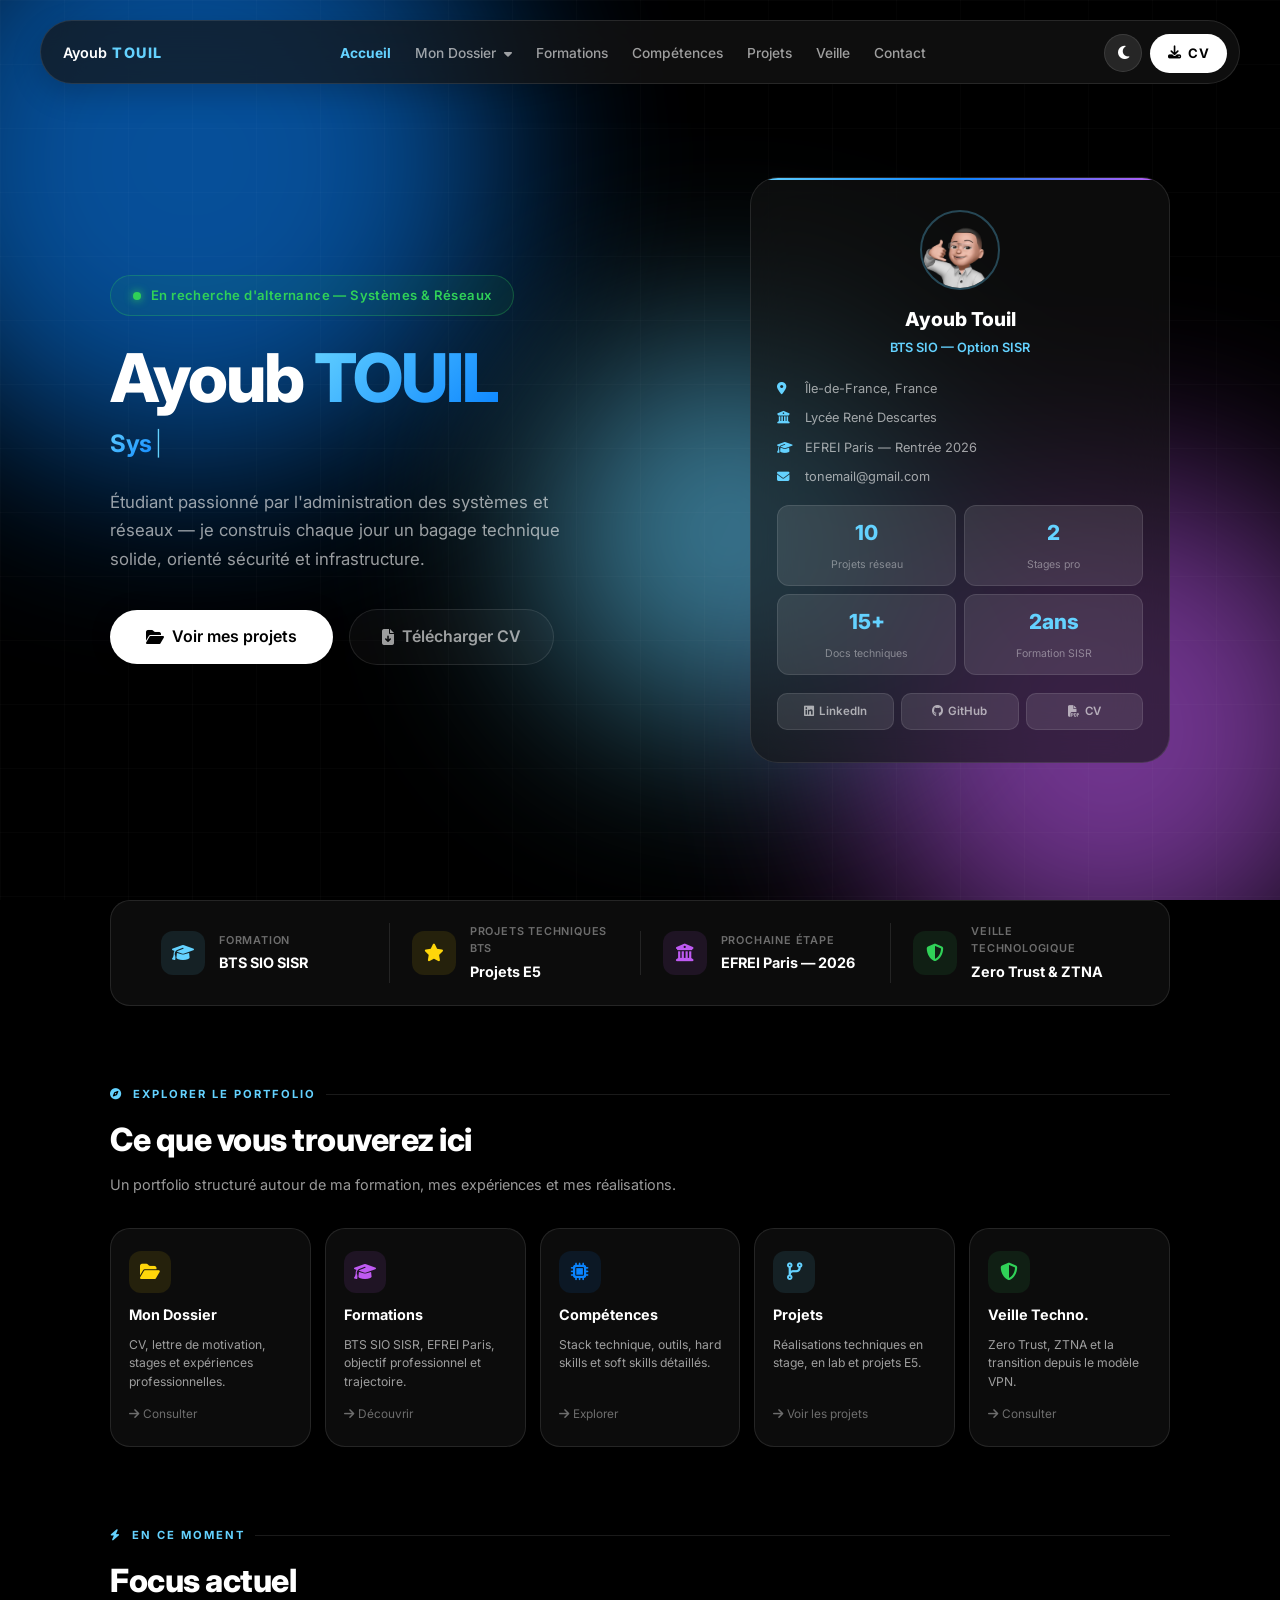
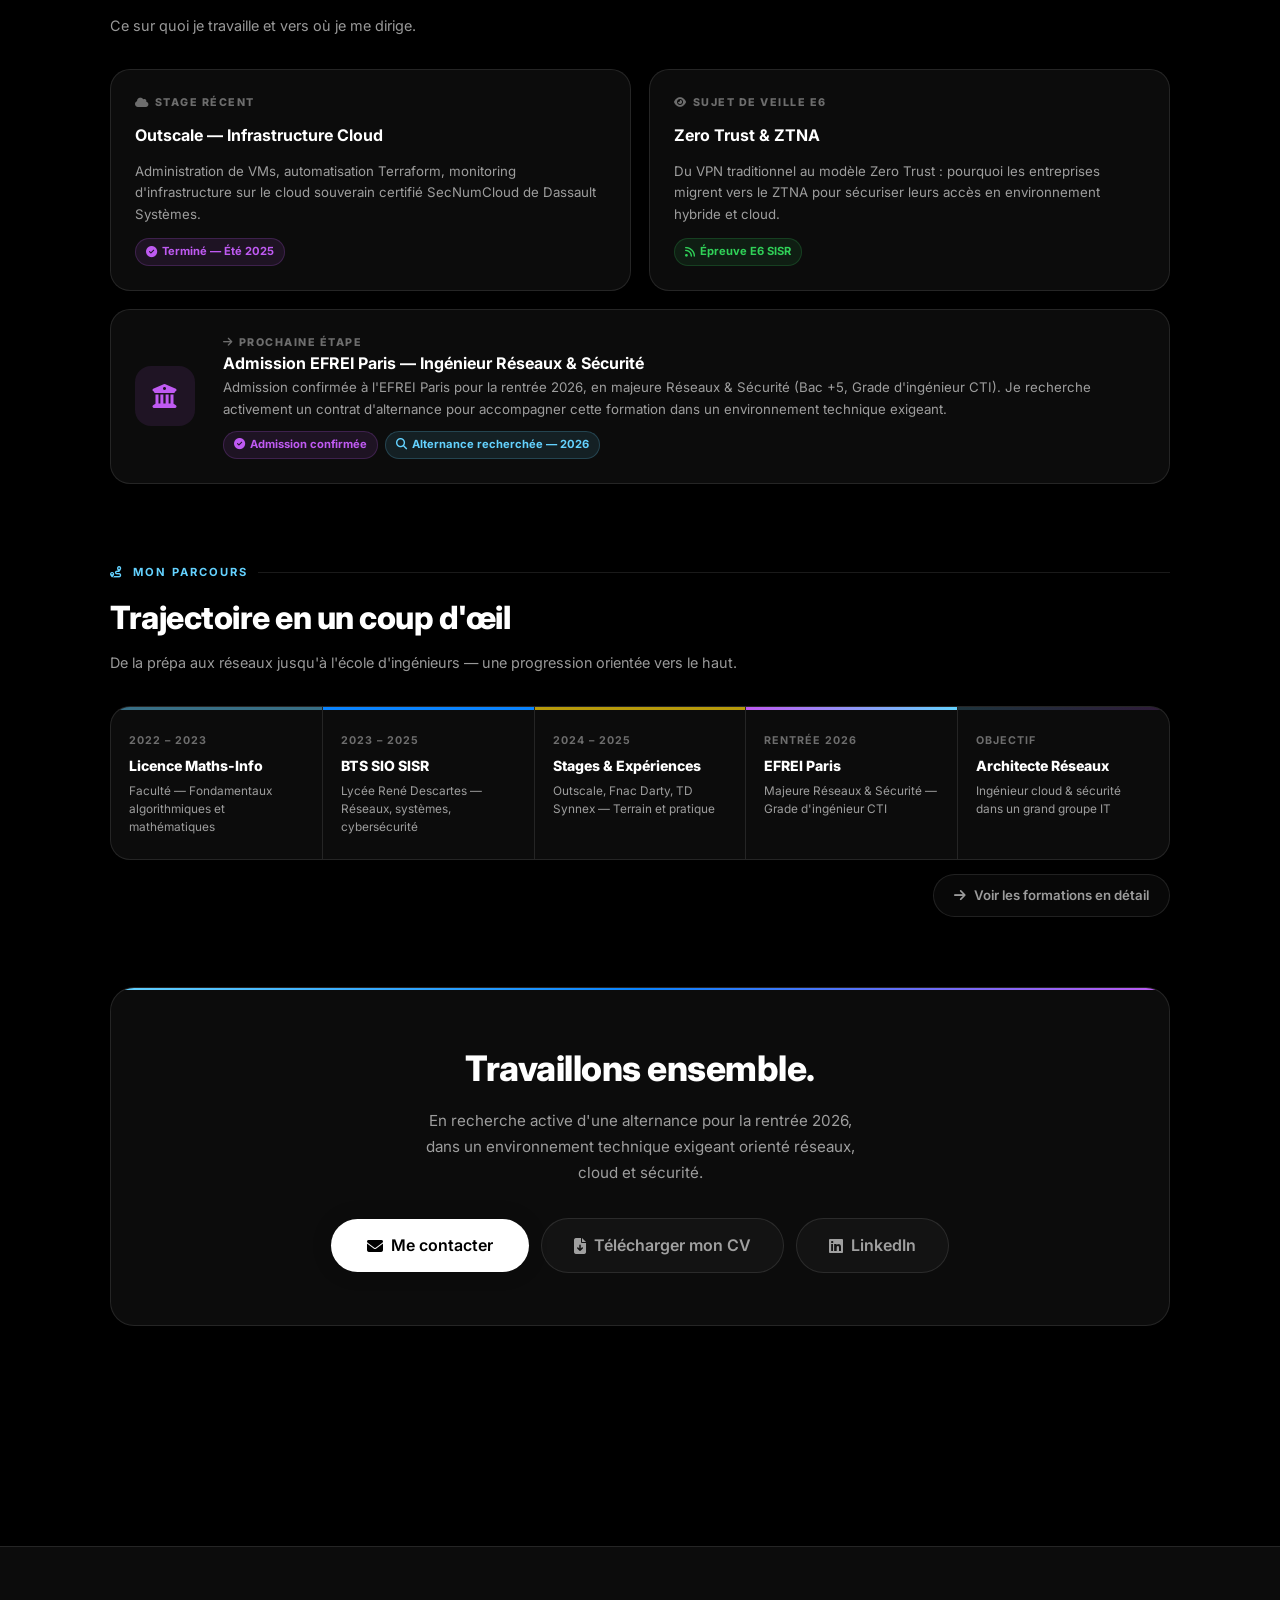
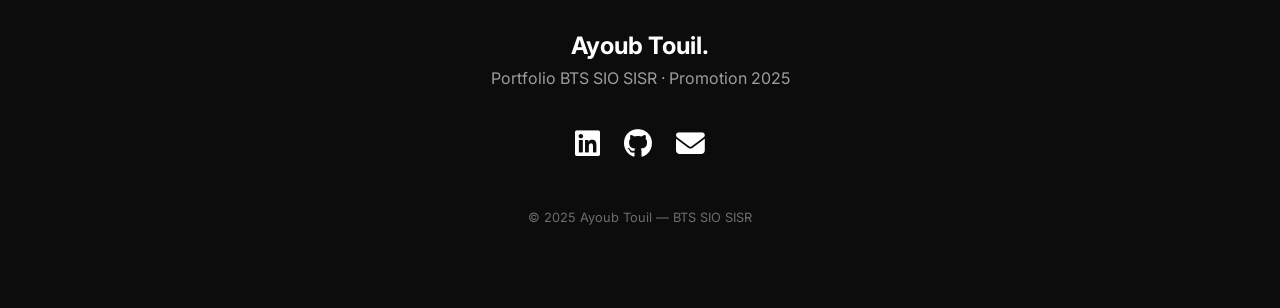
==== commit e6aa6734: "finalisation site V.2" ====
--- a/index.html
+++ b/index.html
@@ -421,7 +421,7 @@
                     <i class="fas fa-star"></i>
                 </div>
                 <div>
-                    <div class="cred-label">Épreuve certifiante</div>
+                    <div class="cred-label">Projets techniques BTS</div>
                     <div class="cred-value">Projets E5</div>
                 </div>
             </div>
--- a/style.css
+++ b/style.css
@@ -304,6 +304,9 @@
             50% { transform: translateX(-50%) translateY(8px); opacity: 1; }
         }
 
+        /* --- SCROLL OFFSET — compense la navbar fixe (top:20px + height:64px = 84px) --- */
+        [id] { scroll-margin-top: 104px; }
+
         /* --- GRID & CARDS --- */
         .container { max-width: 1100px; margin: 0 auto; padding: 60px 20px; }
         .section-header { margin-bottom: 50px; padding-left: 10px;}
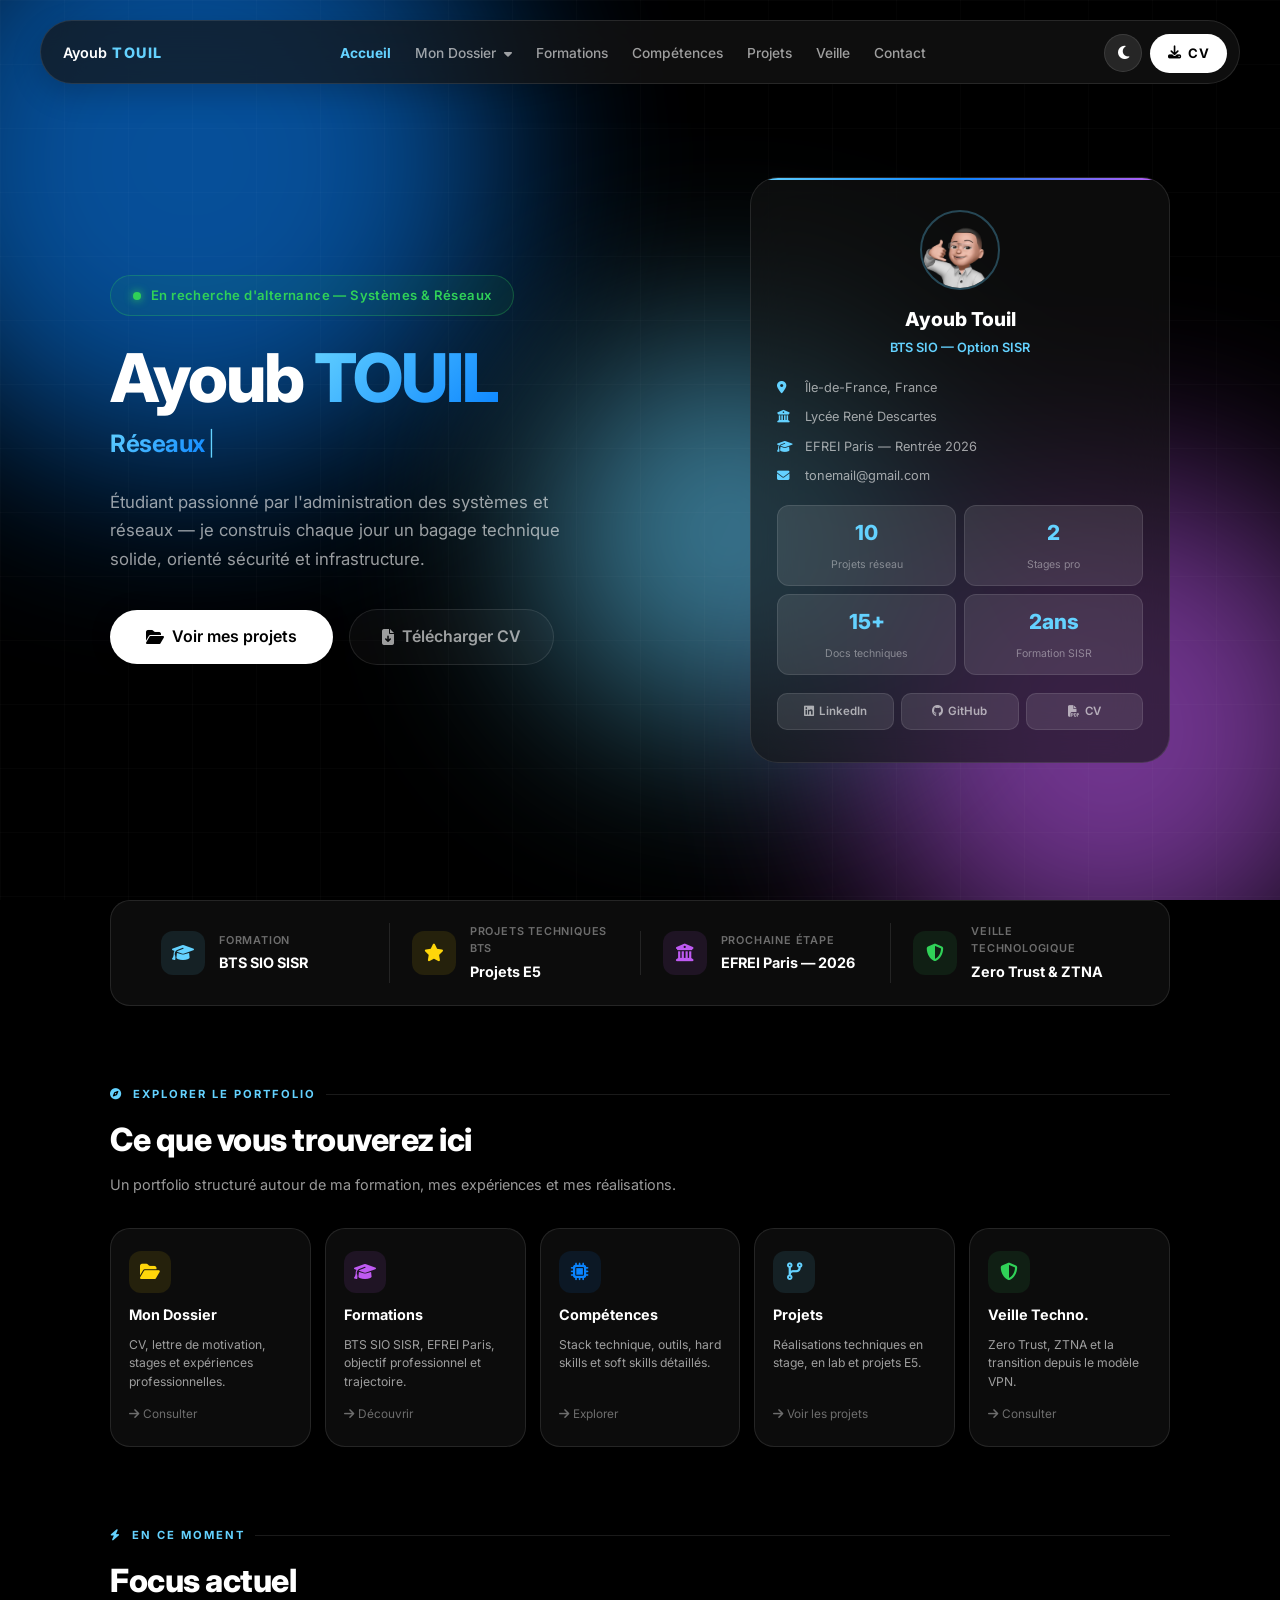
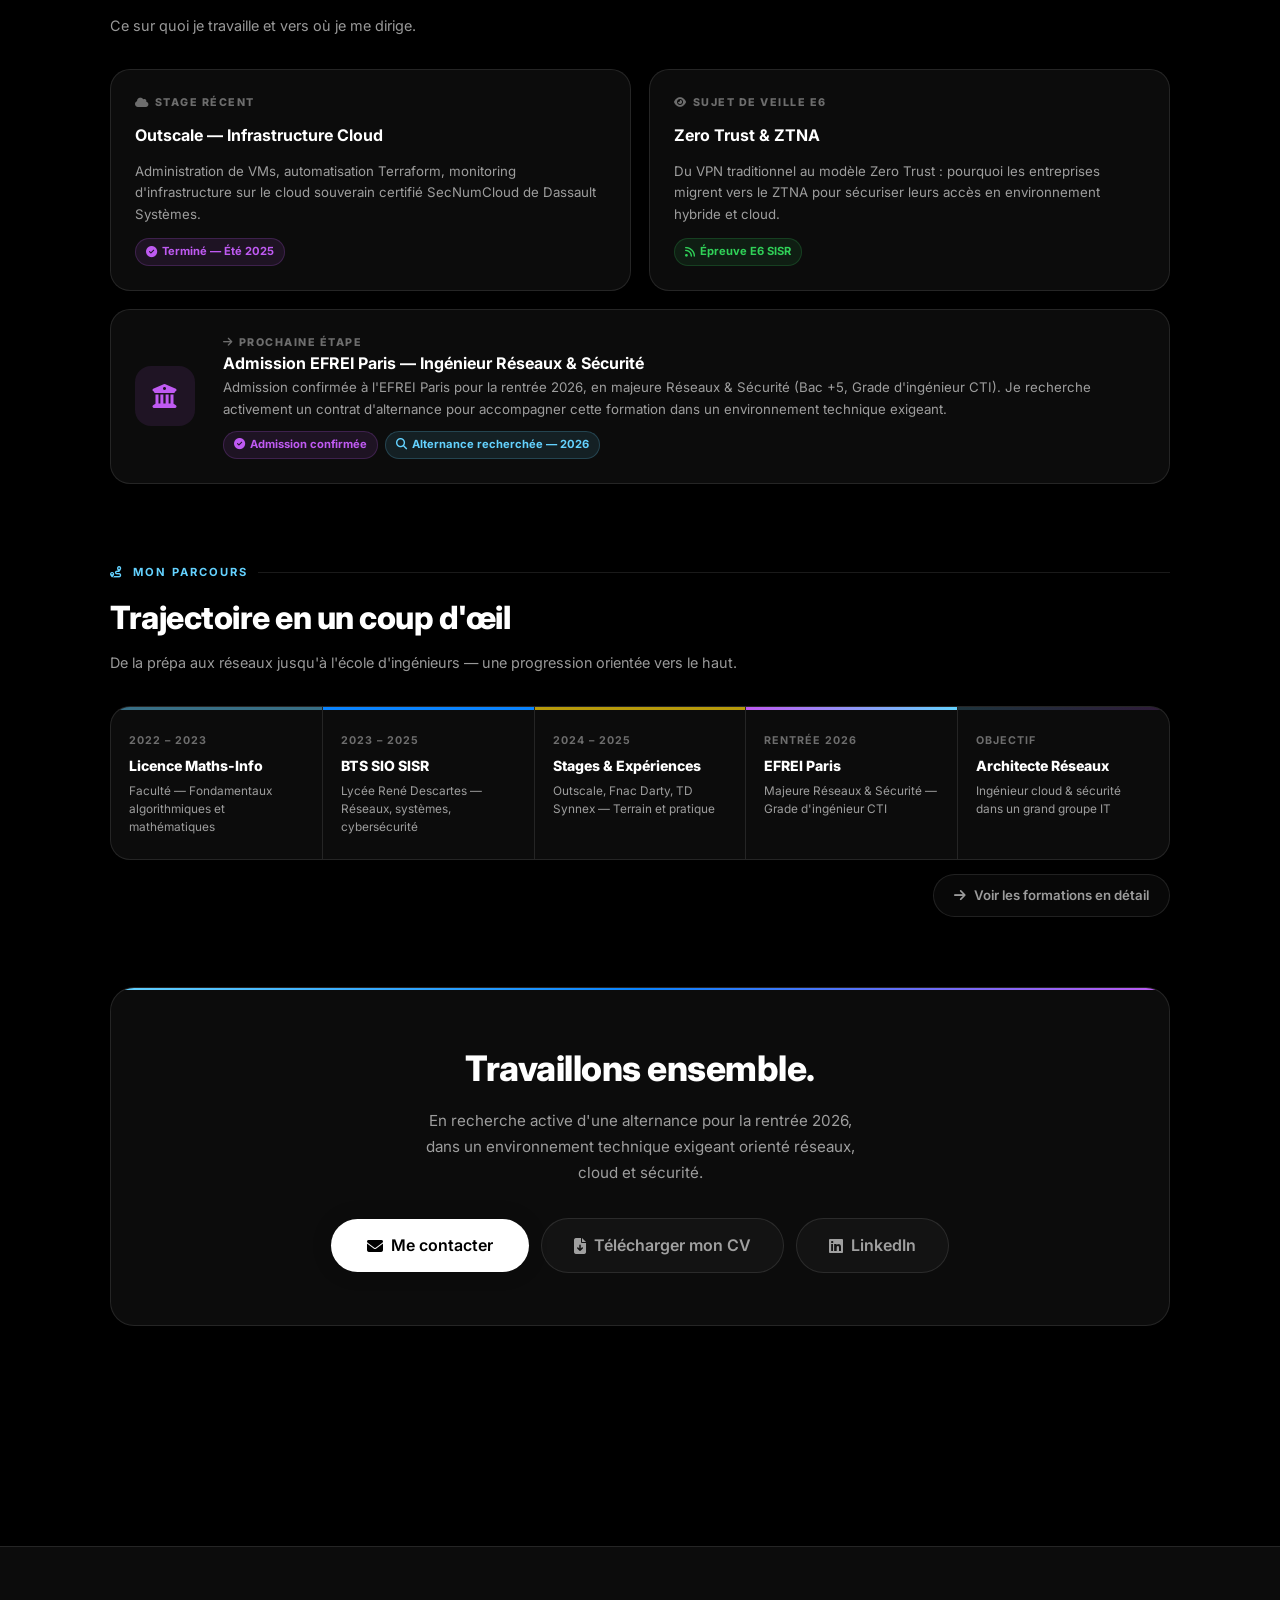
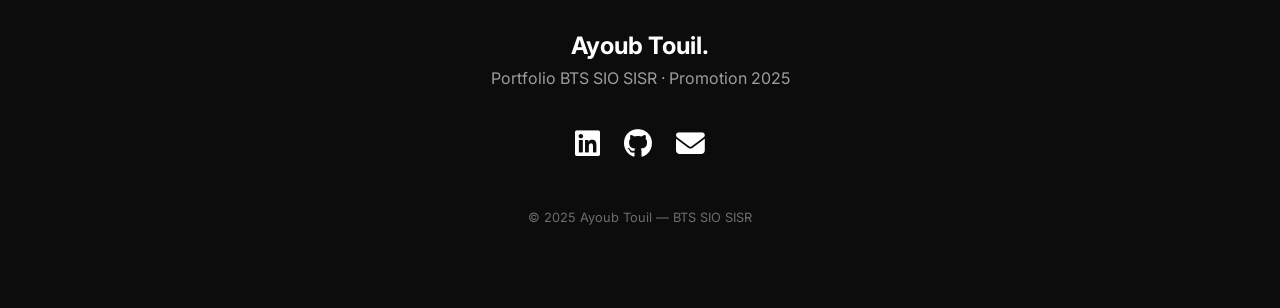
==== commit 0743cff1: "push de la v2.3" ====
--- a/index.html
+++ b/index.html
@@ -317,7 +317,7 @@
             <div class="nav-item"><a href="competences.html">Compétences</a></div>
             <div class="nav-item"><a href="projets.html">Projets</a></div>
             <div class="nav-item"><a href="veille.html">Veille</a></div>
-            <div class="nav-item"><a href="#contact">Contact</a></div>
+            <div class="nav-item"><a href="contact.html">Contact</a></div>
         </div>
         <div class="nav-actions">
             <button class="theme-toggle-btn" id="theme-toggle"><i class="fas fa-moon"></i></button>
--- a/style.css
+++ b/style.css
@@ -305,7 +305,7 @@
         }
 
         /* --- SCROLL OFFSET — compense la navbar fixe (top:20px + height:64px = 84px) --- */
-        [id] { scroll-margin-top: 104px; }
+        [id], h1, h2 { scroll-margin-top: 104px; }
 
         /* --- GRID & CARDS --- */
         .container { max-width: 1100px; margin: 0 auto; padding: 60px 20px; }
@@ -1115,6 +1115,50 @@
             text-transform: capitalize;
         }
 
+        /* --- GRILLE COMPÉTENCES TECHNIQUES (formations.html) --- */
+        .tech-skills-grid {
+            display: grid;
+            grid-template-columns: repeat(auto-fit, minmax(260px, 1fr));
+            gap: 16px;
+            margin-top: 16px;
+        }
+        .tsg-category {
+            background: var(--card-glass);
+            border: 1px solid var(--border-glass);
+            border-radius: 16px;
+            padding: 16px 18px;
+        }
+        .tsg-cat-header {
+            font-size: 0.72rem;
+            font-weight: 800;
+            text-transform: uppercase;
+            letter-spacing: 1.4px;
+            margin-bottom: 10px;
+            display: flex;
+            align-items: center;
+            gap: 7px;
+        }
+        .tsg-tags {
+            display: flex;
+            flex-wrap: wrap;
+            gap: 6px;
+        }
+        .tsg-tag {
+            font-size: 0.7rem;
+            font-weight: 600;
+            padding: 3px 9px;
+            background: var(--tag-bg);
+            border: 1px solid var(--border-glass);
+            border-radius: 7px;
+            color: var(--text-secondary);
+            transition: all 0.18s ease;
+        }
+        .tsg-tag:hover {
+            background: rgba(100,210,255,0.08);
+            border-color: rgba(100,210,255,0.3);
+            color: var(--accent-cyan);
+        }
+
         .specialties {
             display: flex;
             flex-wrap: wrap;
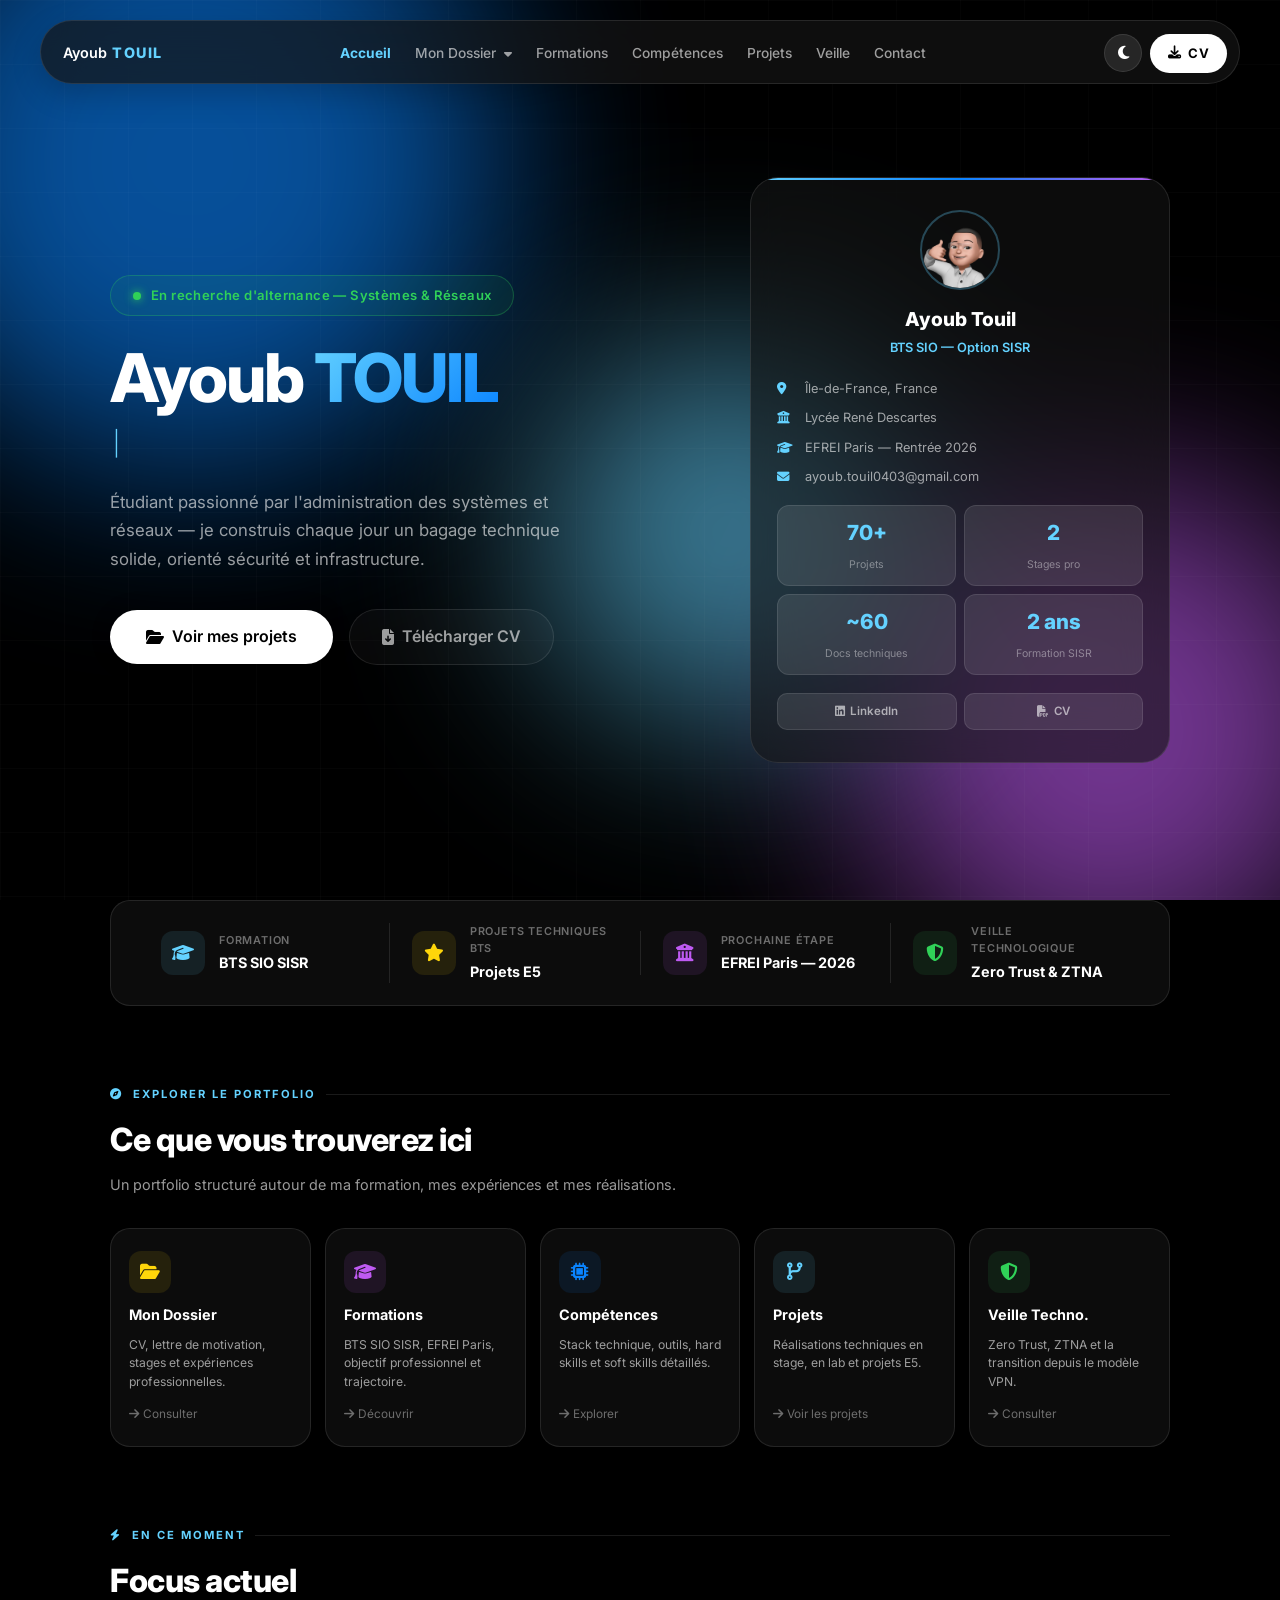
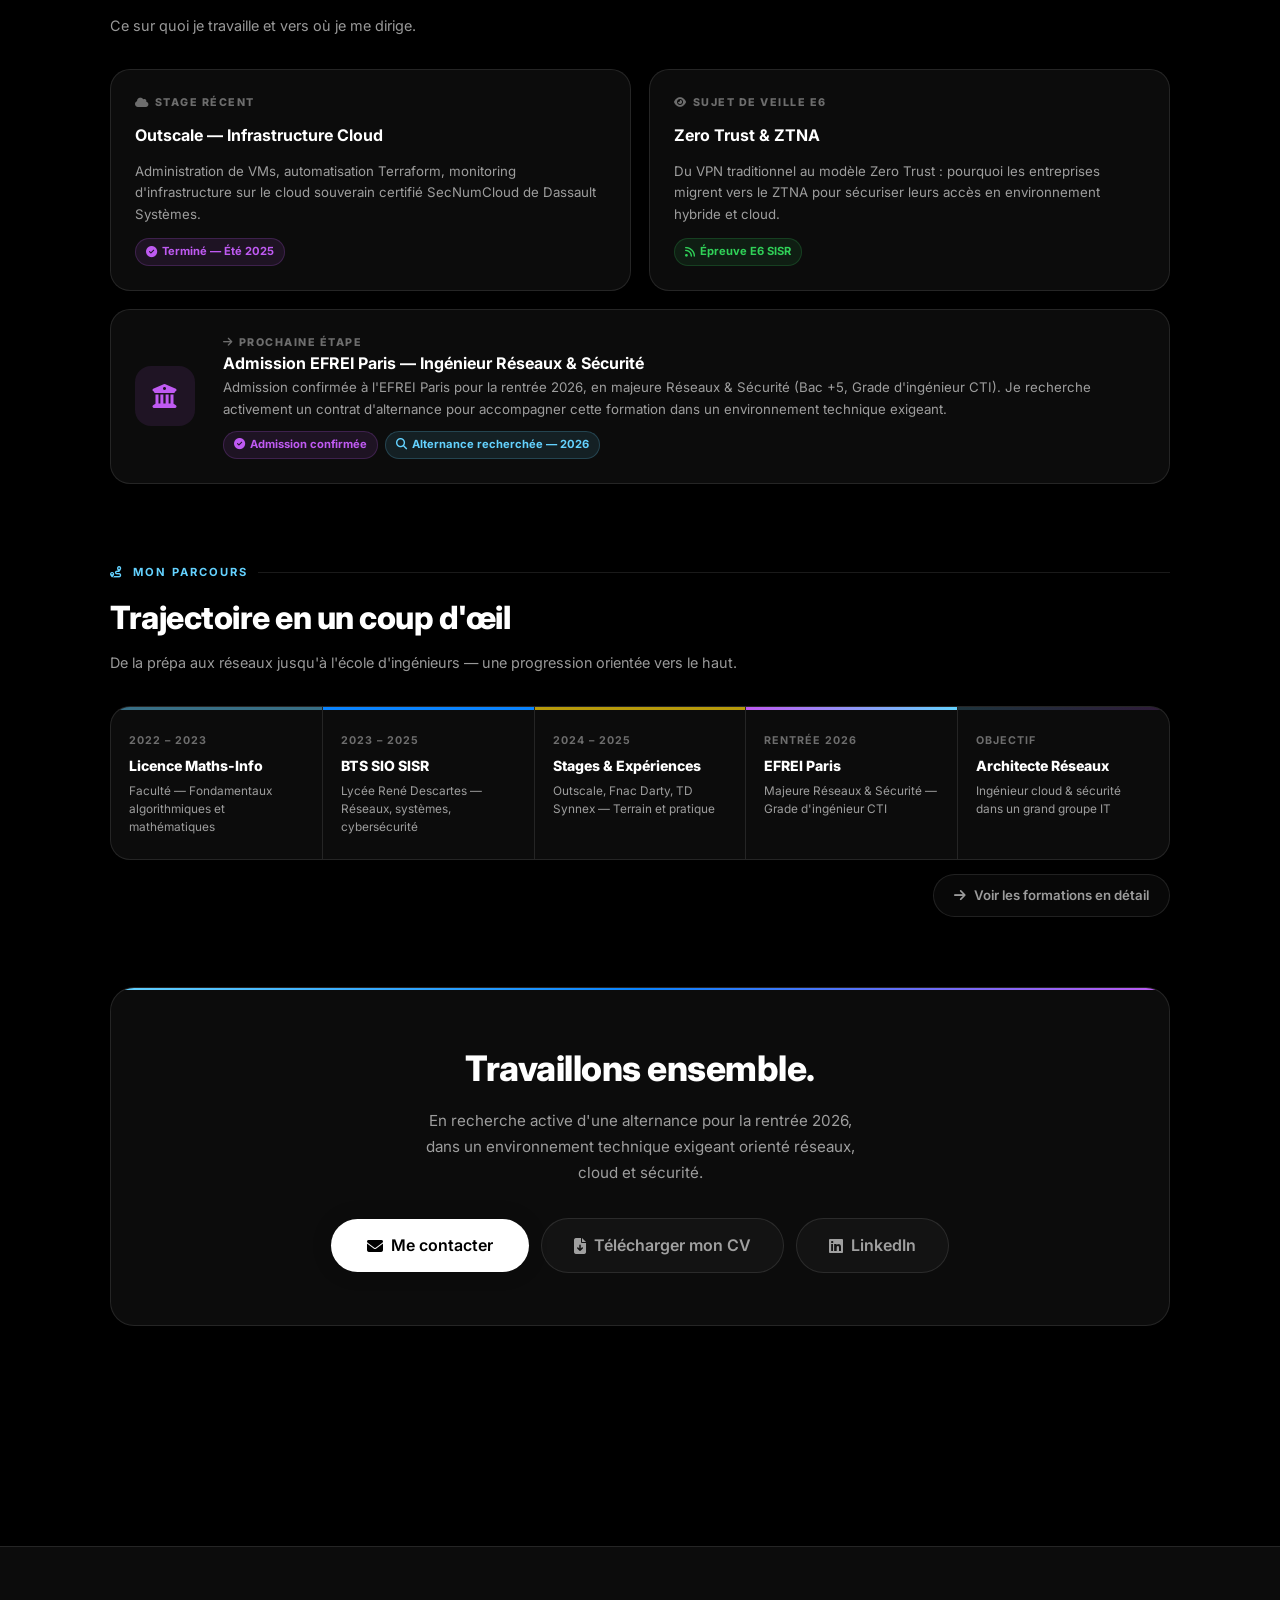
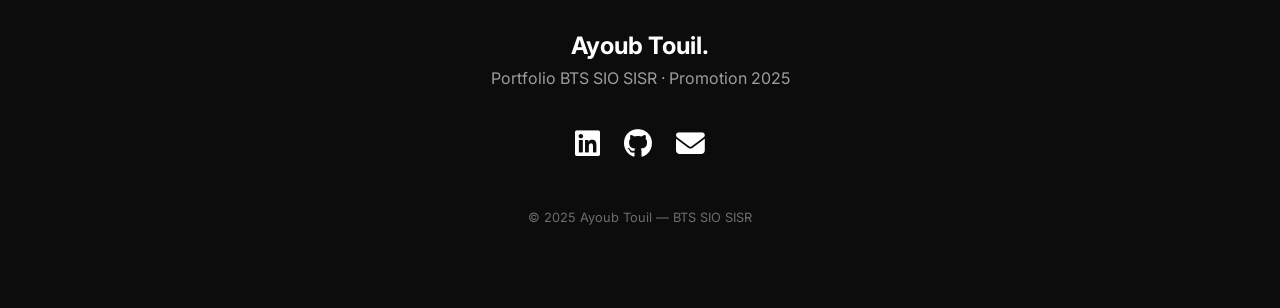
==== commit 565d0caa: "push de la v2.4" ====
--- a/index.html
+++ b/index.html
@@ -368,32 +368,31 @@
                     <div class="hpc-info"><i class="fas fa-university"></i> Lycée René Descartes</div>
                     <div class="hpc-info"><i class="fas fa-graduation-cap"></i> EFREI Paris — Rentrée 2026</div>
                     <div class="hpc-info"><i class="fas fa-envelope"></i>
-                        <a href="mailto:tonemail@gmail.com">tonemail@gmail.com</a>
+                        <a href="mailto:ayoub.touil0403@gmail.com">ayoub.touil0403@gmail.com</a>
                     </div>
                 </div>
 
                 <div class="hpc-stats">
                     <div class="hpc-stat">
-                        <span class="hpc-stat-num">10</span>
-                        <span class="hpc-stat-label">Projets réseau</span>
+                        <span class="hpc-stat-num">70+</span>
+                        <span class="hpc-stat-label">Projets</span>
                     </div>
                     <div class="hpc-stat">
                         <span class="hpc-stat-num">2</span>
                         <span class="hpc-stat-label">Stages pro</span>
                     </div>
                     <div class="hpc-stat">
-                        <span class="hpc-stat-num">15+</span>
+                        <span class="hpc-stat-num">~60</span>
                         <span class="hpc-stat-label">Docs techniques</span>
                     </div>
                     <div class="hpc-stat">
-                        <span class="hpc-stat-num">2ans</span>
+                        <span class="hpc-stat-num">2 ans</span>
                         <span class="hpc-stat-label">Formation SISR</span>
                     </div>
                 </div>
 
                 <div class="hpc-links">
-                    <a href="#" class="hpc-link"><i class="fab fa-linkedin"></i> LinkedIn</a>
-                    <a href="#" class="hpc-link"><i class="fab fa-github"></i> GitHub</a>
+                    <a href="https://www.linkedin.com/in/ayoub-touil-233530341/" target="_blank" class="hpc-link"><i class="fab fa-linkedin"></i> LinkedIn</a>
                     <a href="dossier.html#documents" class="hpc-link"><i class="fas fa-file-pdf"></i> CV</a>
                 </div>
             </div>
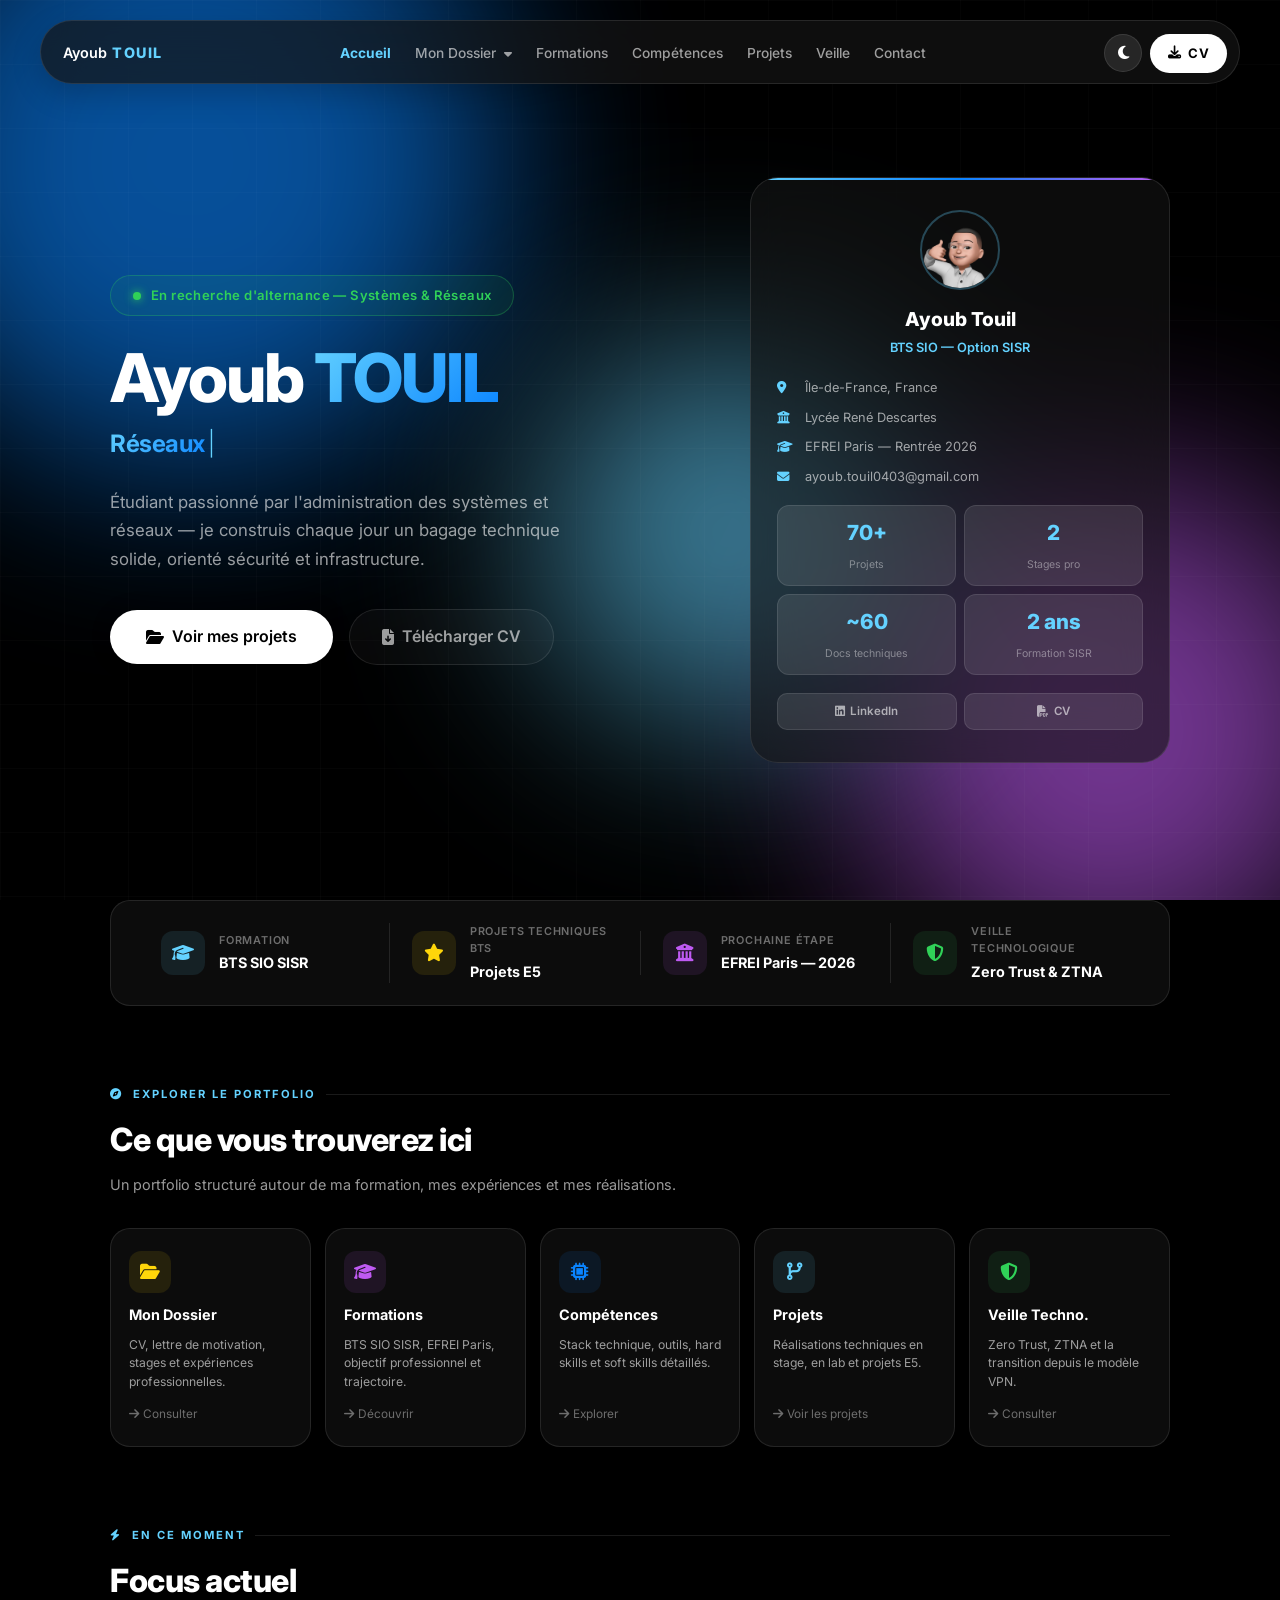
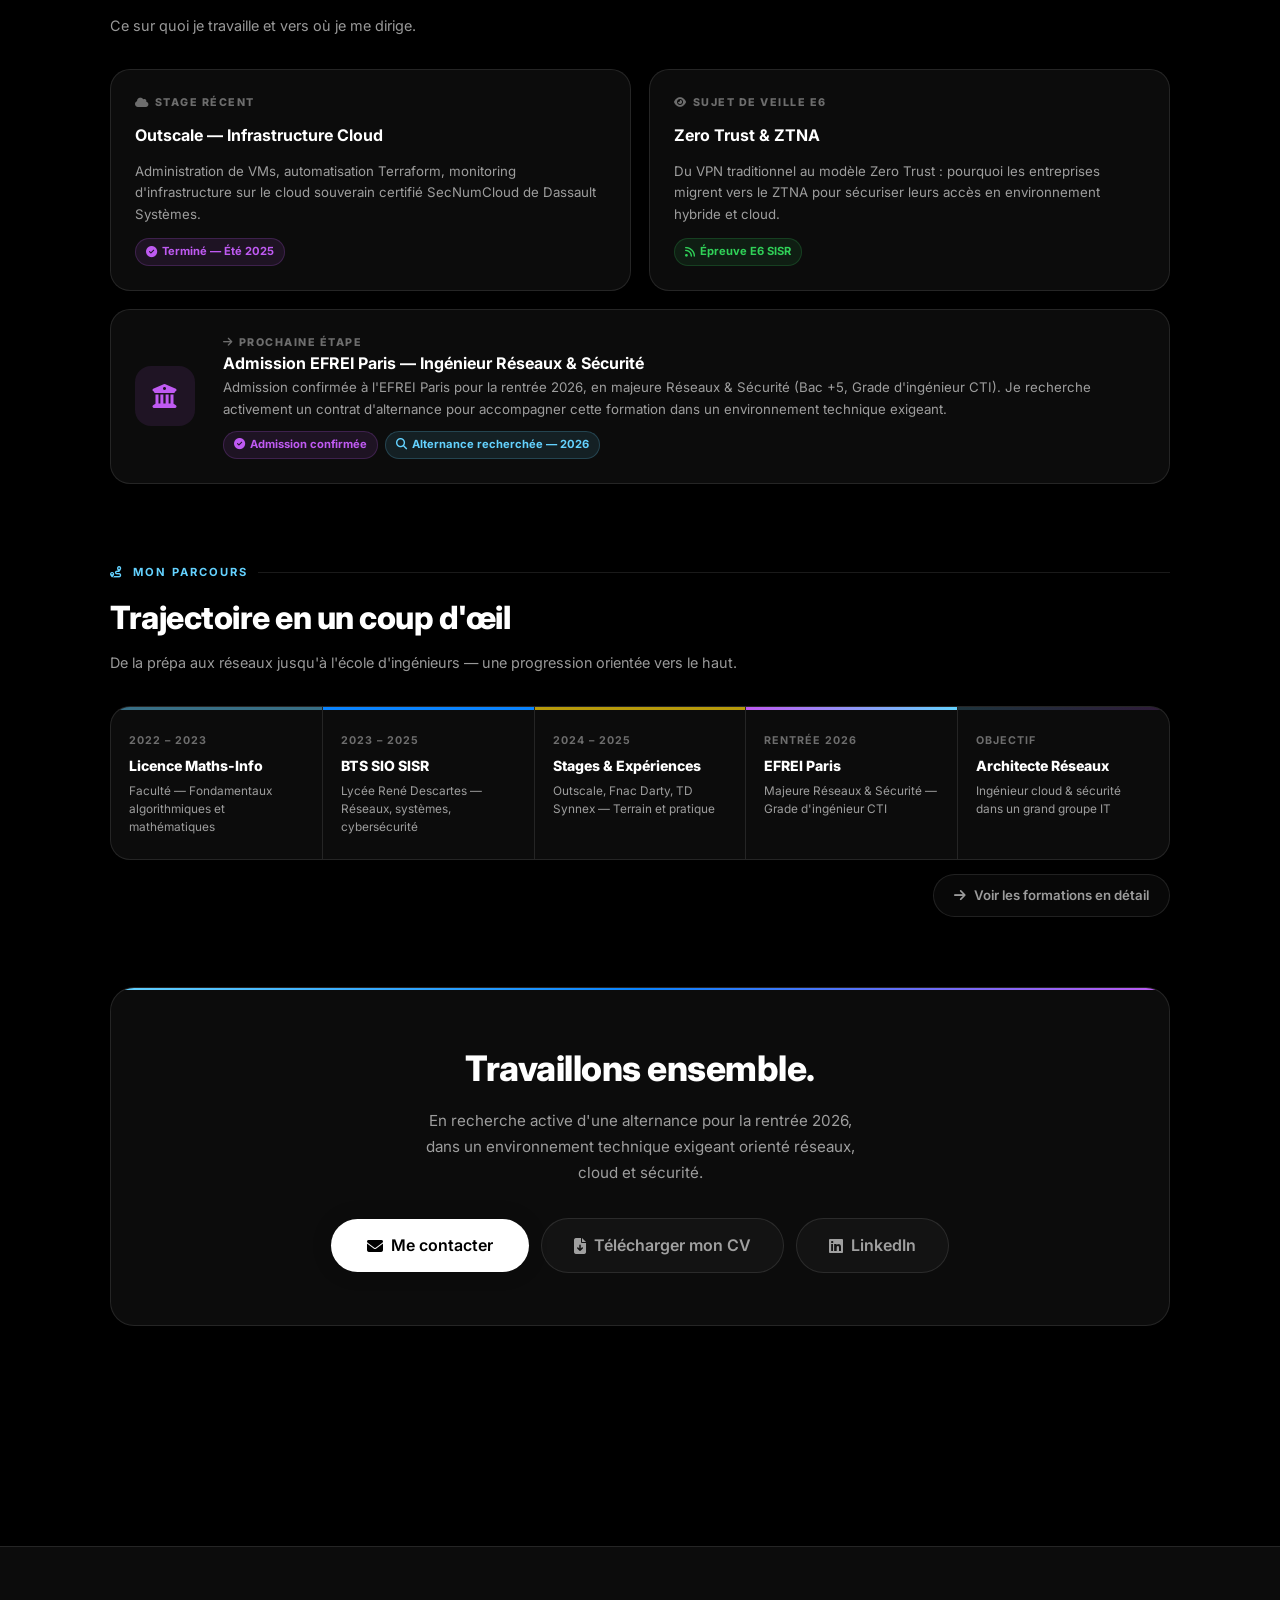
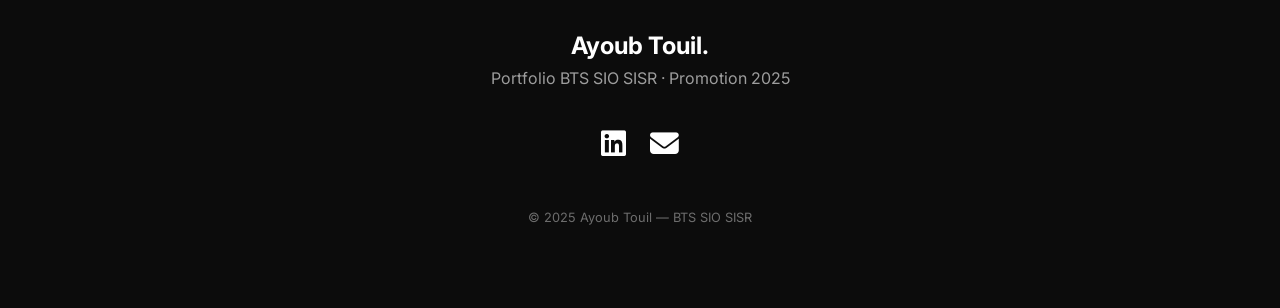
==== commit a3a5debf: "Améliorations globales : dossier, formations, index, veille, compétences - dossier.html : visionneus" ====
--- a/index.html
+++ b/index.html
@@ -592,9 +592,9 @@
             <h2 class="cta-block-title">Travaillons ensemble.</h2>
             <p class="cta-block-sub">En recherche active d'une alternance pour la rentrée 2026, dans un environnement technique exigeant orienté réseaux, cloud et sécurité.</p>
             <div class="cta-block-btns">
-                <a href="mailto:tonemail@gmail.com" class="btn-main"><i class="fas fa-envelope"></i> Me contacter</a>
+                <a href="contact.html" class="btn-main"><i class="fas fa-envelope"></i> Me contacter</a>
                 <a href="annexes/CV-TOUIL Ayoub-9.pdf" download class="btn-outline"><i class="fas fa-file-download"></i> Télécharger mon CV</a>
-                <a href="#" class="btn-outline"><i class="fab fa-linkedin"></i> LinkedIn</a>
+                <a href="https://www.linkedin.com/in/ayoub-touil-233530341/" target="_blank" class="btn-outline"><i class="fab fa-linkedin"></i> LinkedIn</a>
             </div>
         </div>
 
@@ -604,9 +604,8 @@
         <h2>Ayoub Touil.</h2>
         <p style="color:var(--text-secondary); margin-bottom: 30px;">Portfolio BTS SIO SISR · Promotion 2025</p>
         <div style="font-size: 1.8rem; display:flex; justify-content:center; gap:24px;">
-            <a href="#" style="color: var(--text-primary); transition:0.3s;"><i class="fab fa-linkedin"></i></a>
-            <a href="#" style="color: var(--text-primary); transition:0.3s;"><i class="fab fa-github"></i></a>
-            <a href="mailto:tonemail@gmail.com" style="color: var(--text-primary); transition:0.3s;"><i class="fas fa-envelope"></i></a>
+            <a href="https://www.linkedin.com/in/ayoub-touil-233530341/" target="_blank" style="color: var(--text-primary); transition:0.3s;"><i class="fab fa-linkedin"></i></a>
+            <a href="mailto:ayoub.touil0403@gmail.com" style="color: var(--text-primary); transition:0.3s;"><i class="fas fa-envelope"></i></a>
         </div>
         <p style="margin-top: 40px; font-size: 0.8rem; color:var(--text-tertiary);">© 2025 Ayoub Touil — BTS SIO SISR</p>
     </footer>
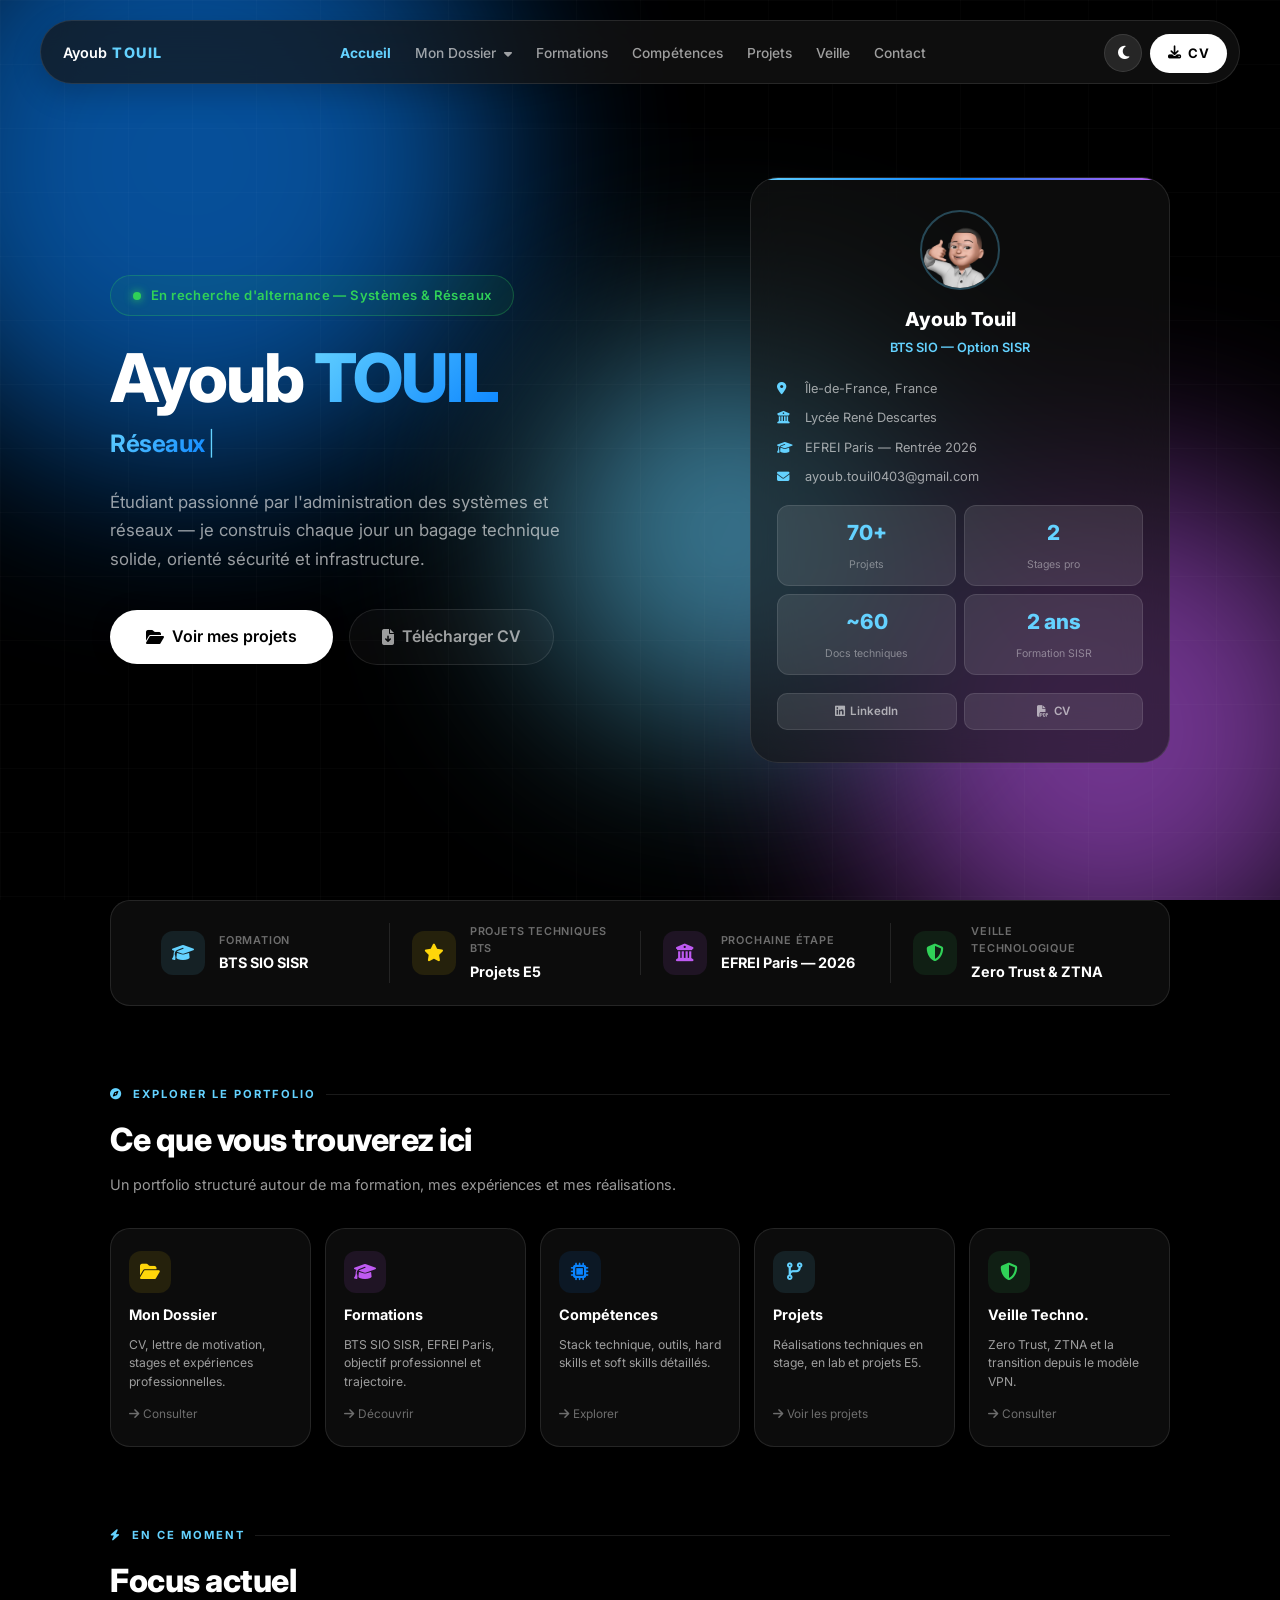
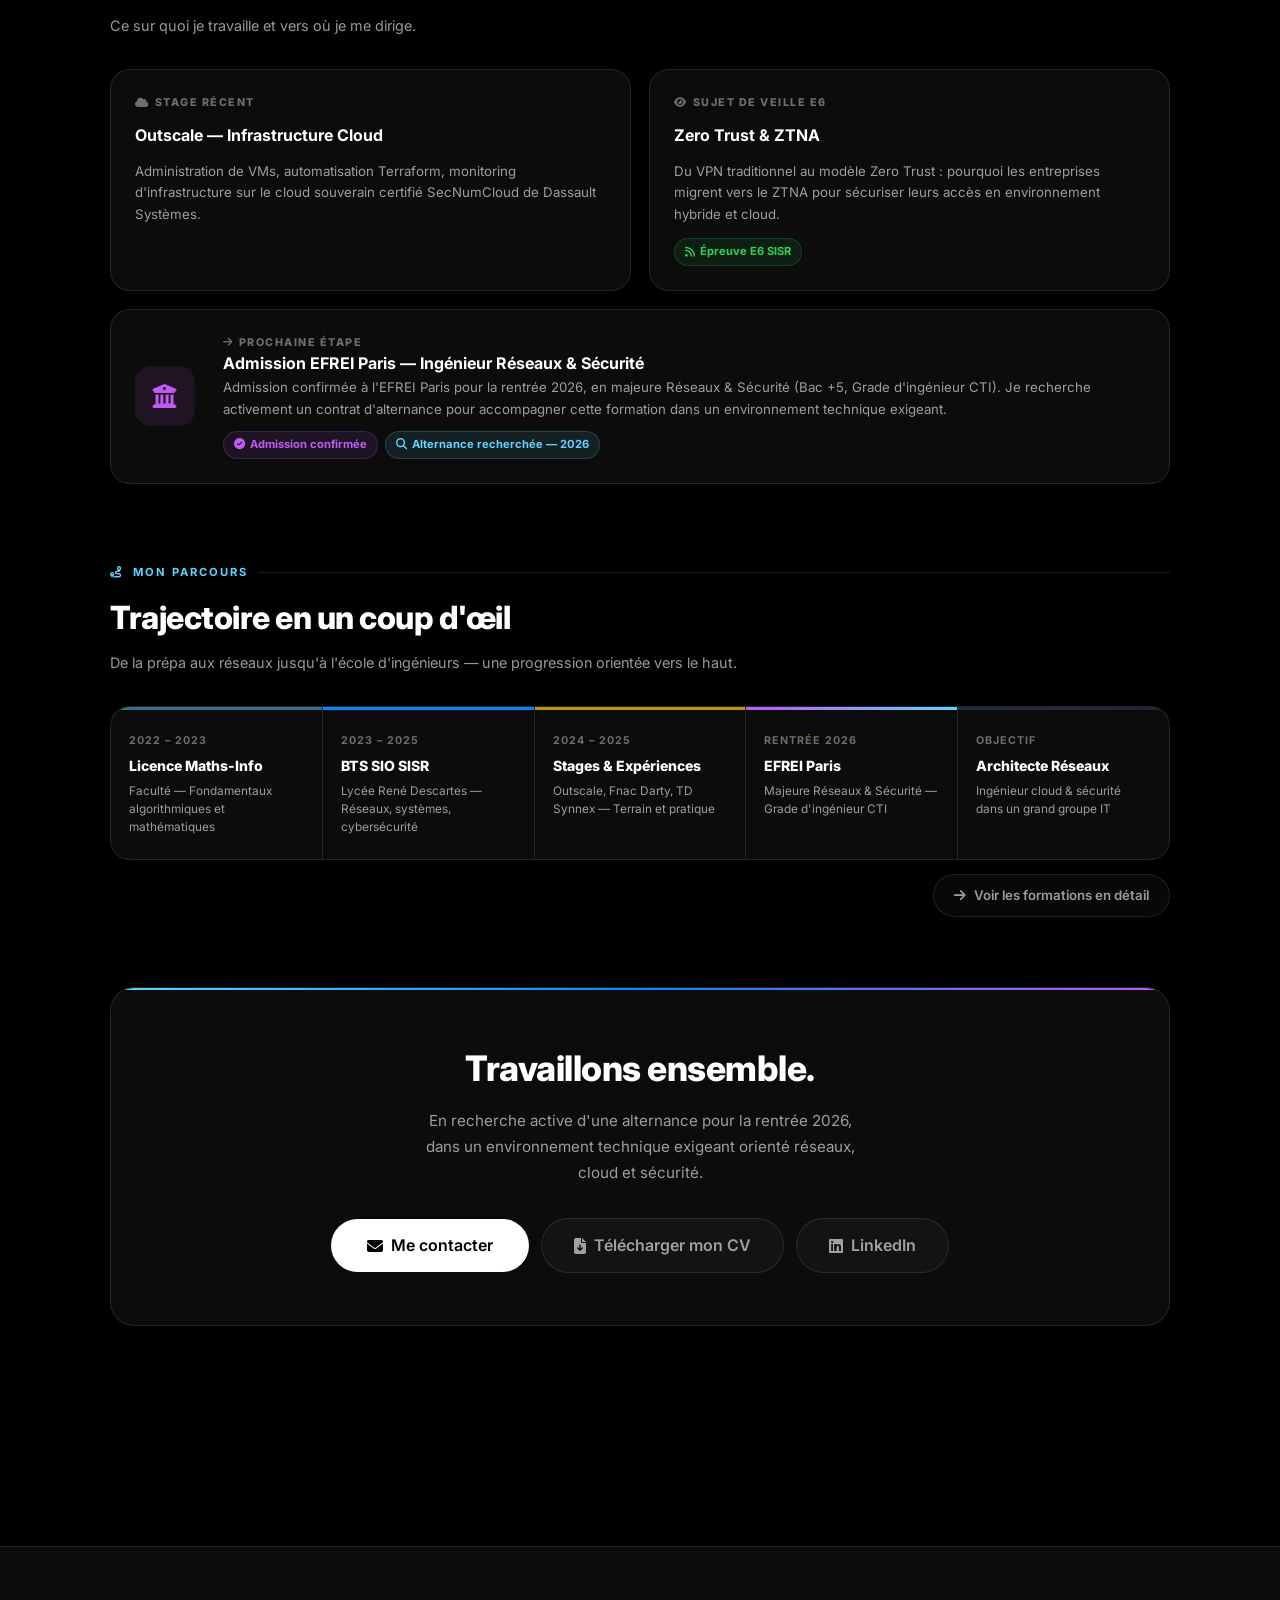
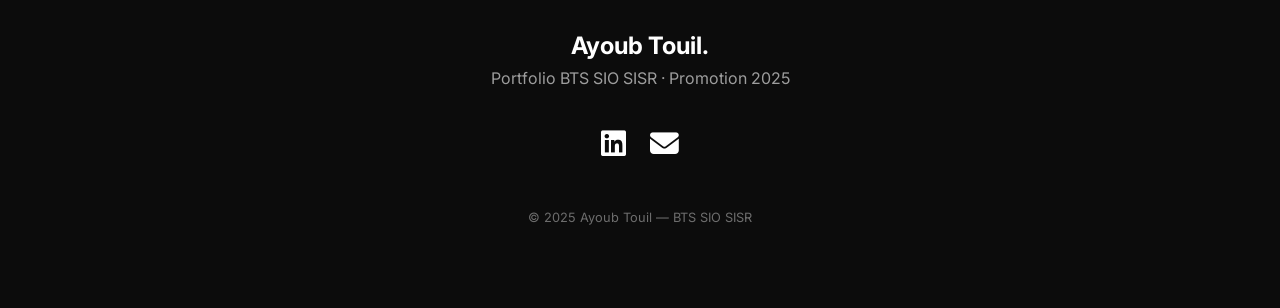
==== commit 0505a077: "Remove competences/notes buttons, fix focus card, prep rapport links - dossier.html: remove Compéten" ====
--- a/index.html
+++ b/index.html
@@ -498,7 +498,6 @@
                 <p class="focus-title">Outscale — Infrastructure Cloud</p>
                 <p class="focus-desc">Administration de VMs, automatisation Terraform, monitoring d'infrastructure sur le cloud souverain certifié SecNumCloud de Dassault Systèmes.</p>
                 <div class="focus-tags">
-                    <span class="focus-tag ft-purple"><i class="fas fa-check-circle"></i> Terminé — Été 2025</span>
                 </div>
             </div>
 
